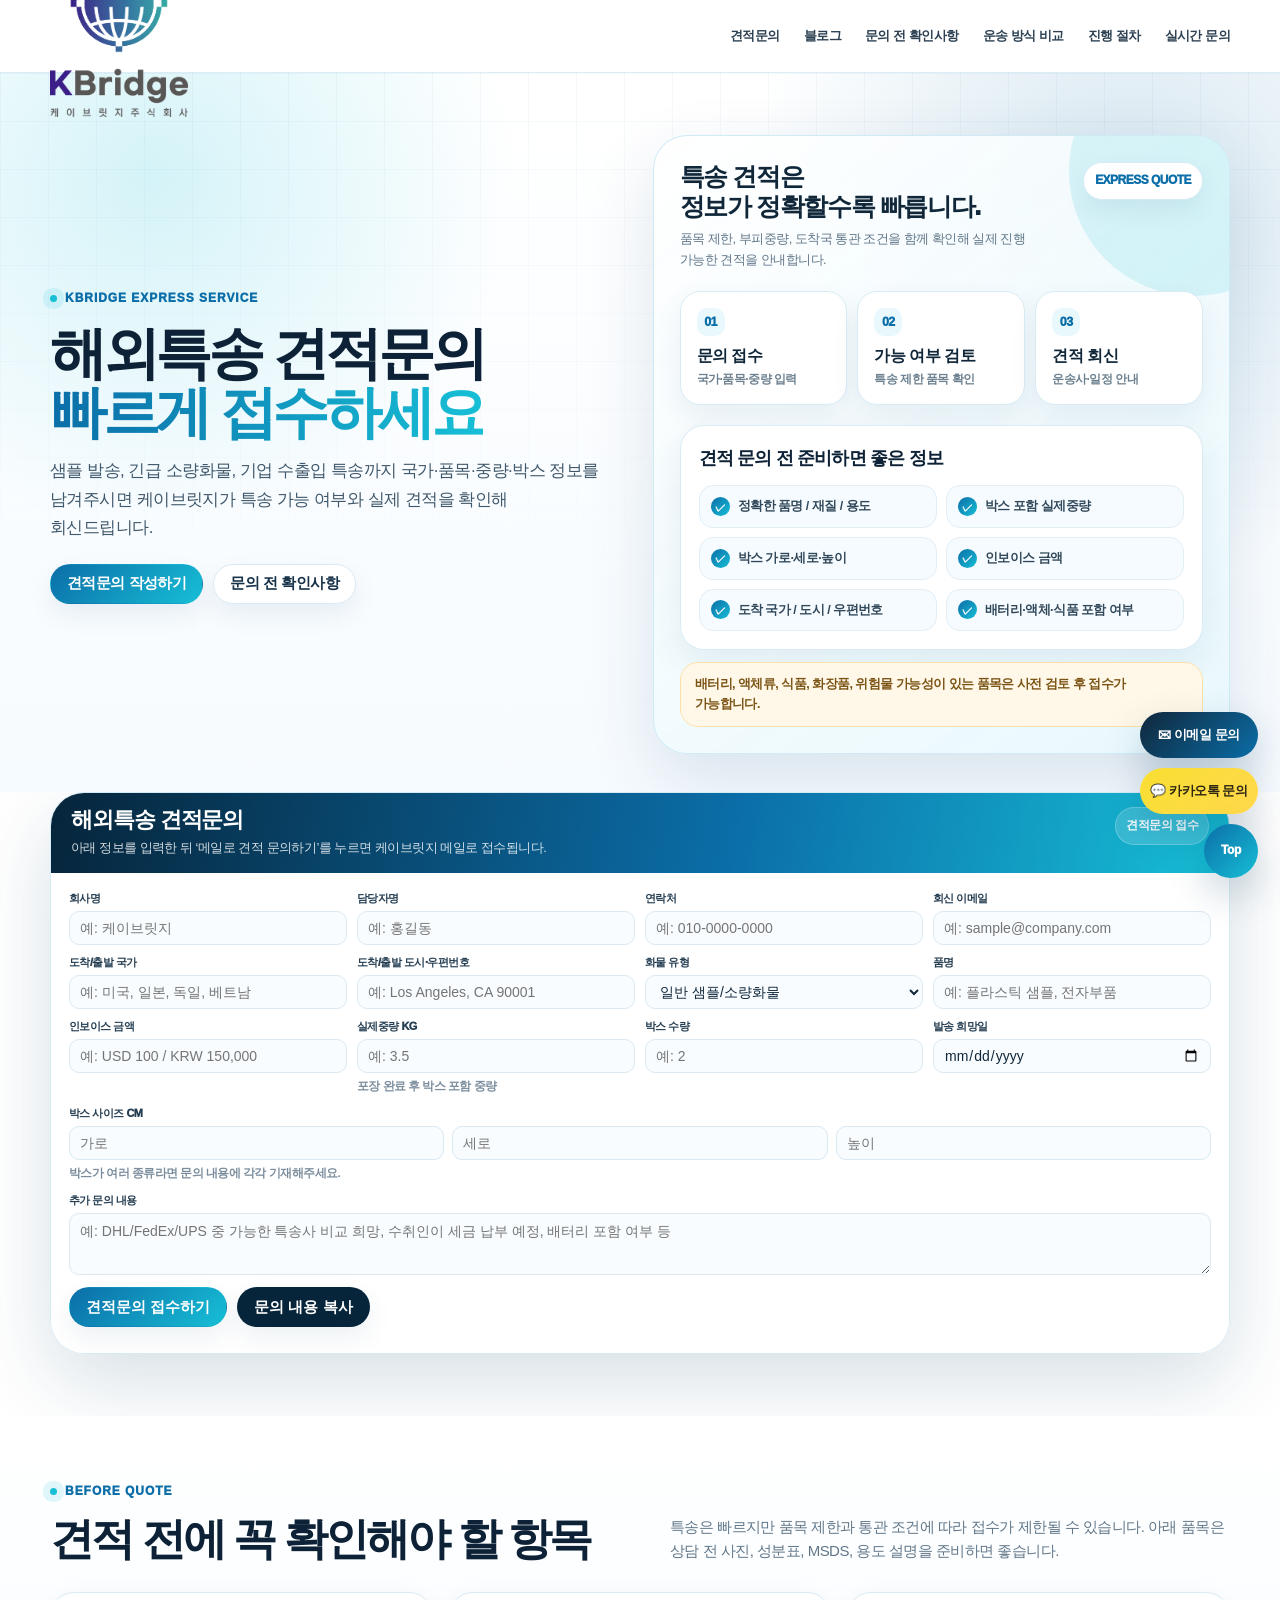
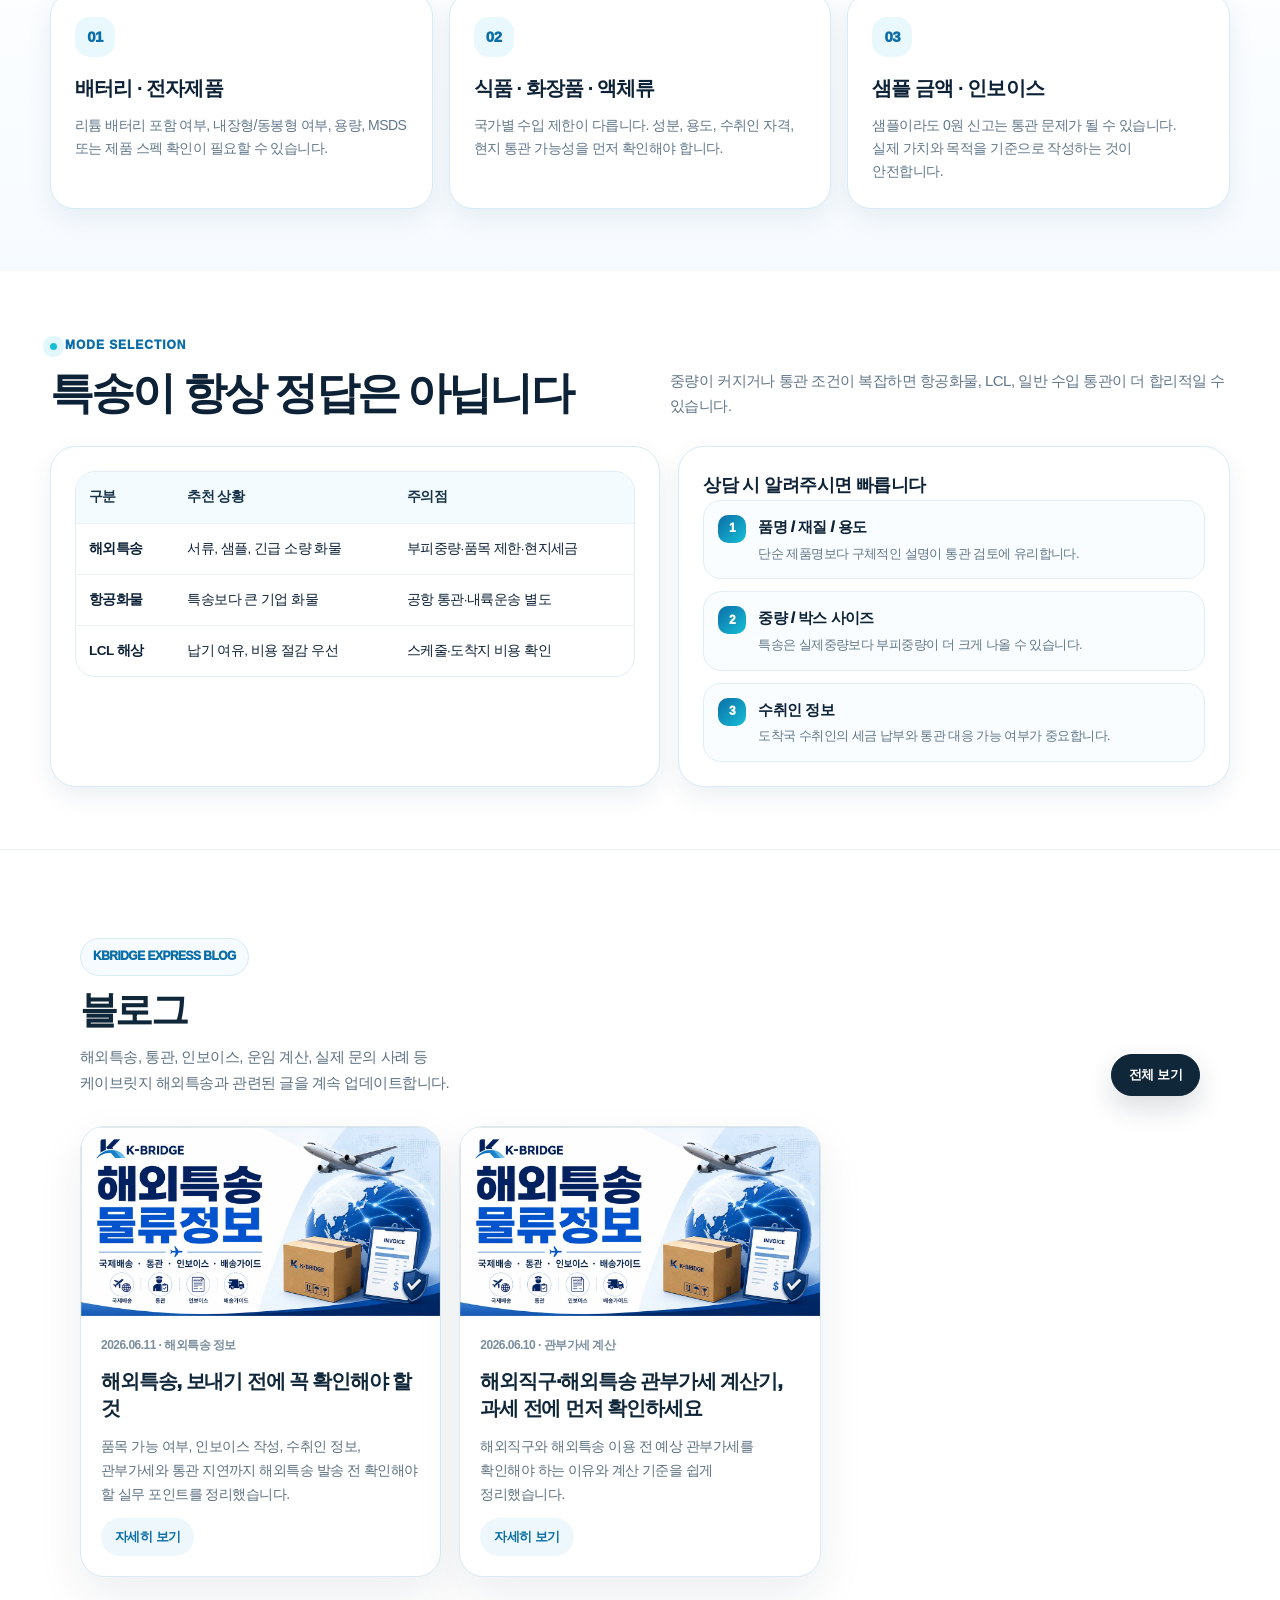
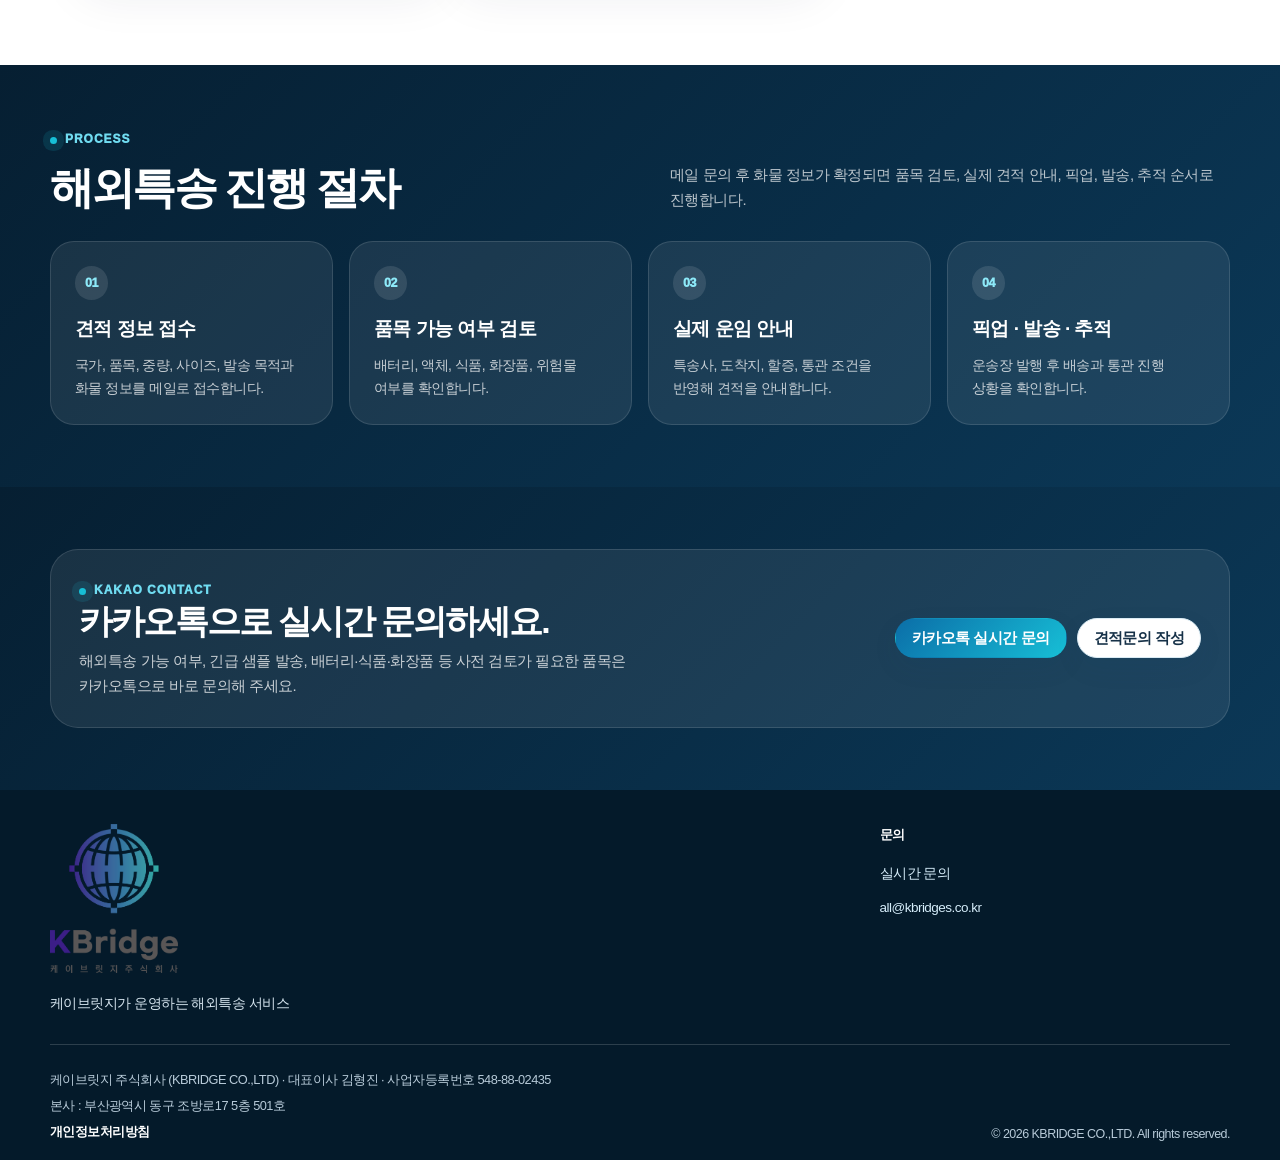
==== index.html @ e02826bd "Add files via upload" ====
<!DOCTYPE html>

<html lang="ko">
<head>
<meta charset="utf-8"/>
<meta content="width=device-width, initial-scale=1" name="viewport"/>
<title>케이브릿지 해외특송 서비스</title>
<meta content="해외특송, 샘플 발송, 긴급화물, 수출입 특송 견적 정보를 입력하면 케이브릿지 이메일 문의로 바로 연결됩니다." name="description"/>
<meta content="케이브릿지,KBRIDGE,해외특송 견적문의,국제특송,DHL,FedEx,UPS,EMS,샘플발송,긴급화물,특송 문의" name="keywords"/>
<meta content="케이브릿지 해외특송 서비스" property="og:title"/>
<meta content="국가, 품목, 중량, 박스 사이즈를 입력하고 이메일로 바로 견적을 문의하세요." property="og:description"/>
<meta content="website" property="og:type"/>
<style>
    :root{--bg:#f6fbff;--bg2:#eef8fd;--ink:#0d2236;--text:#31485a;--muted:#6f8394;--line:#d9ebf4;--card:#fff;--brand:#0b6ea8;--brand2:#17bfd6;--navy:#06253b;--sky:#e9f8fd;--green:#24b883;--orange:#ffb44d;--red:#ef6d6d;--shadow:0 18px 55px rgba(9,61,96,.11);--shadow2:0 10px 26px rgba(9,61,96,.08);--radius:26px}
    *{box-sizing:border-box}html{scroll-behavior:smooth}body{margin:0;font-family:-apple-system,BlinkMacSystemFont,"Pretendard","Noto Sans KR","Apple SD Gothic Neo","Segoe UI",Arial,sans-serif;background:#fff;color:var(--ink);font-size:15px;line-height:1.65;letter-spacing:-.035em;word-break:keep-all}a{text-decoration:none;color:inherit}button,input,select,textarea{font:inherit}h1,h2,h3,p{margin:0}.wrap{width:min(1180px,calc(100% - 40px));margin:0 auto}
    .topbar{position:sticky;top:0;z-index:80;background:rgba(255,255,255,.9);backdrop-filter:blur(18px);border-bottom:1px solid rgba(217,235,244,.9)}
    .nav{height:72px;display:flex;align-items:center;gap:24px}.logo{display:flex;align-items:center;gap:12px;color:var(--navy)}.brand-icon{display:block;width:40px;height:40px;object-fit:contain;flex:0 0 40px}.logo-text{display:flex;align-items:center;font-size:18px;font-weight:950;letter-spacing:-.03em;color:var(--navy)}.menu{display:flex;align-items:center;gap:24px;margin-left:auto;font-size:13px;font-weight:850;color:#2d4153}.menu a{position:relative;padding:8px 0;white-space:nowrap}.menu a:after{content:"";position:absolute;left:0;bottom:0;width:0;height:2px;border-radius:10px;background:linear-gradient(90deg,var(--brand),var(--brand2));transition:.2s}.menu a:hover:after{width:100%}
    .hamb{display:none;margin-left:auto;width:42px;height:42px;border:1px solid var(--line);border-radius:14px;background:#fff;align-items:center;justify-content:center}.hamb span,.hamb span:before,.hamb span:after{display:block;width:18px;height:2px;background:var(--navy);border-radius:5px;position:relative}.hamb span:before,.hamb span:after{content:"";position:absolute;left:0}.hamb span:before{top:-6px}.hamb span:after{top:6px}.mobile-menu{display:none}.mobile-menu a{display:block;padding:12px 0;border-bottom:1px solid #edf4f8;font-weight:850;color:#344b5d}
    .btn{display:inline-flex;align-items:center;justify-content:center;gap:8px;min-height:40px;padding:0 16px;border-radius:999px;font-weight:950;border:1px solid transparent;box-shadow:var(--shadow2);transition:.2s;cursor:pointer}.btn.primary{background:linear-gradient(135deg,var(--brand),var(--brand2));color:#fff}.btn.dark{background:var(--navy);color:#fff}.btn.ghost{background:#fff;border-color:var(--line);color:#163148}.btn:hover{transform:translateY(-3px);box-shadow:0 16px 36px rgba(9,61,96,.15)}
    .hero{position:relative;isolation:isolate;padding:62px 0 38px;background:radial-gradient(circle at 12% 14%,rgba(23,191,214,.18),transparent 28%),radial-gradient(circle at 88% 18%,rgba(11,110,168,.17),transparent 30%),linear-gradient(180deg,#fff 0%,var(--bg) 100%);overflow:hidden}.hero:before{content:"";position:absolute;inset:0;background-image:linear-gradient(rgba(11,110,168,.06) 1px,transparent 1px),linear-gradient(90deg,rgba(11,110,168,.06) 1px,transparent 1px);background-size:48px 48px;mask-image:linear-gradient(180deg,rgba(0,0,0,.72),transparent 82%);z-index:-1}
    .hero-inner{display:grid;grid-template-columns:minmax(0,.88fr) minmax(420px,.9fr);gap:38px;align-items:center}.hero-copy{max-width:760px}
    .eyebrow,.kicker{display:inline-flex;align-items:center;gap:8px;font-size:12px;font-weight:950;color:var(--brand);text-transform:uppercase;letter-spacing:.08em}.eyebrow:before,.kicker:before{content:"";width:7px;height:7px;border-radius:50%;background:var(--brand2);box-shadow:0 0 0 7px rgba(23,191,214,.13)}
    .hero h1{margin-top:14px;font-size:clamp(34px,4.45vw,58px);line-height:1.03;letter-spacing:-.075em;font-weight:950}.accent{background:linear-gradient(90deg,var(--brand),var(--brand2));-webkit-background-clip:text;background-clip:text;color:transparent}.hero p{margin-top:16px;max-width:760px;font-size:17px;color:#40586b}
    .express-panel{position:relative;min-height:430px;border-radius:34px;background:linear-gradient(145deg,rgba(255,255,255,.88),rgba(232,248,253,.96));border:1px solid rgba(205,234,246,.95);box-shadow:0 26px 70px rgba(9,61,96,.12);overflow:hidden;padding:26px}
    .express-panel:before{content:"";position:absolute;right:-90px;top:-90px;width:250px;height:250px;border-radius:50%;background:rgba(23,191,214,.14)}
    .panel-title{position:relative;z-index:2;display:flex;align-items:flex-start;justify-content:space-between;gap:16px;margin-bottom:20px}
    .panel-title h2{font-size:25px;line-height:1.18;letter-spacing:-.055em;font-weight:950;color:#10273a}
    .panel-title p{margin-top:7px;font-size:13px;color:#617789;max-width:360px}
    .panel-badge{flex:0 0 auto;border-radius:999px;background:#fff;border:1px solid #d7ebf5;color:#0b6ea8;font-size:12px;font-weight:950;padding:8px 11px;box-shadow:0 10px 24px rgba(9,61,96,.07)}
    .express-flow{position:relative;z-index:2;display:grid;grid-template-columns:repeat(3,1fr);gap:10px;margin:20px 0}
    .flow-card{border:1px solid #d9ebf4;background:#fff;border-radius:20px;padding:16px;box-shadow:0 12px 28px rgba(9,61,96,.07)}
    .flow-card small{display:inline-flex;width:28px;height:28px;border-radius:10px;align-items:center;justify-content:center;background:#e9f8fd;color:#0b6ea8;font-weight:950}
    .flow-card b{display:block;margin-top:10px;font-size:16px;line-height:1.25;color:#10273a}
    .flow-card span{display:block;margin-top:5px;font-size:12px;color:#6d8190;font-weight:800;line-height:1.4}
    .panel-check{position:relative;z-index:2;background:#fff;border:1px solid #d9ebf4;border-radius:24px;padding:18px;box-shadow:0 14px 34px rgba(9,61,96,.08)}
    .panel-check h3{font-size:18px;letter-spacing:-.045em;margin-bottom:12px}
    .check-row{display:grid;grid-template-columns:repeat(2,1fr);gap:9px}
    .check-row span{display:flex;align-items:center;gap:8px;border-radius:14px;background:#f6fbff;border:1px solid #e1eef5;padding:10px 11px;font-size:12.5px;font-weight:900;color:#31485a}
    .check-row span:before{content:"✓";display:inline-grid;place-items:center;width:19px;height:19px;border-radius:50%;background:linear-gradient(135deg,#0b6ea8,#17bfd6);color:#fff;font-size:11px;font-weight:950}
    .panel-note{position:relative;z-index:2;margin-top:12px;border-radius:18px;background:#fff8e8;border:1px solid #ffe0a8;color:#7b5314;padding:12px 14px;font-size:12.5px;font-weight:850;line-height:1.55}.hero-actions{display:flex;gap:10px;flex-wrap:wrap;margin-top:22px;margin-bottom:0}.mini-meta{display:grid;grid-template-columns:repeat(4,1fr);gap:10px;margin-top:26px}.mini-item{display:flex;align-items:center;gap:9px;background:rgba(255,255,255,.88);border:1px solid var(--line);border-radius:16px;padding:11px;box-shadow:0 10px 26px rgba(10,58,90,.05)}.mini-ico{width:34px;height:34px;border-radius:13px;background:var(--sky);display:grid;place-items:center;color:var(--brand);font-weight:950}.mini-item b{display:block;font-weight:950;color:#10273a}.mini-item span{display:block;font-size:12px;font-weight:760;color:#6d8190;line-height:1.35}
    .section{padding:62px 0}.section.soft{background:linear-gradient(180deg,#fff,var(--bg))}.section.dark{background:linear-gradient(135deg,#061f32,#0b3857);color:#fff}.head{display:flex;justify-content:space-between;gap:24px;align-items:flex-end;margin-bottom:28px}.head h2{margin-top:11px;font-size:clamp(28px,3.4vw,45px);line-height:1.15;letter-spacing:-.065em;font-weight:950}.lead{max-width:560px;color:#617789}.dark .lead{color:rgba(255,255,255,.72)}
    .quote-section{padding-top:0}.quote-shell{background:rgba(255,255,255,.97);border:1px solid #d5ebf6;border-radius:34px;box-shadow:0 28px 80px rgba(9,61,96,.16);overflow:hidden}.quote-head{padding:14px 20px;background:linear-gradient(100deg,#06253b,#0b6ea8 58%,#17bfd6);color:#fff;display:flex;justify-content:space-between;align-items:flex-start;gap:18px}.quote-head h2{font-size:22px;line-height:1.2;letter-spacing:-.05em}.quote-head p{margin-top:4px;color:rgba(255,255,255,.82);font-size:13px}.badge{display:inline-flex;align-items:center;gap:6px;padding:8px 10px;border-radius:999px;background:rgba(255,255,255,.16);border:1px solid rgba(255,255,255,.22);font-size:12px;font-weight:950;white-space:nowrap}.quote-body{padding:16px 18px;background:#fff}
    .form-grid{display:grid;grid-template-columns:repeat(4,1fr);gap:8px 10px}.field{display:flex;flex-direction:column;gap:4px}.field.full{grid-column:1/-1}.field label{font-size:11px;font-weight:950;color:#263f53}.field input,.field select,.field textarea{width:100%;border:1px solid #d8e9f2;border-radius:10px;background:#f8fcff;color:#10273a;padding:6px 10px;min-height:34px;height:34px;outline:none;transition:.18s;font-size:14px}.field input:focus,.field select:focus,.field textarea:focus{border-color:#68cce1;background:#fff;box-shadow:0 0 0 4px rgba(23,191,214,.12)}.field small{color:#7b8d9d;font-size:11.5px;font-weight:760}.inline{display:grid;grid-template-columns:repeat(3,1fr);gap:8px}.segmented{display:grid;grid-template-columns:repeat(2,1fr);gap:8px}.segmented input{position:absolute;opacity:0}.segmented label{border:1px solid #d8e9f2;border-radius:10px;padding:7px 10px;min-height:34px;display:flex;align-items:center;justify-content:center;text-align:center;background:#f8fcff;cursor:pointer;font-weight:950;color:#496174}.segmented input:checked+label{background:linear-gradient(135deg,var(--brand),var(--brand2));color:#fff;border-color:transparent}.notice{margin-top:8px;padding:9px 11px;border-radius:17px;background:#fff8e8;border:1px solid #ffe0a8;color:#7b5314;font-size:12.5px;font-weight:850}
    .mail-preview{margin-top:18px;border-radius:22px;border:1px solid #d9ecf5;background:linear-gradient(180deg,#f8fcff,#fff);box-shadow:var(--shadow2);overflow:hidden}.mail-preview-head{padding:16px 18px;border-bottom:1px solid #e5f1f7;display:flex;justify-content:space-between;gap:12px;align-items:center}.mail-preview-head b{font-size:16px}.mail-preview-head span{font-size:12px;font-weight:950;color:var(--brand);background:#eaf8fd;border:1px solid #cbeaf5;border-radius:999px;padding:7px 10px}.preview-text{padding:16px 18px;white-space:pre-wrap;font-size:12.5px;color:#344b5d;max-height:230px;overflow:auto}.action-row{display:flex;gap:10px;flex-wrap:wrap;margin-top:12px}.submit-status{margin-top:10px;font-size:12.5px;font-weight:850;color:#0b6ea8}.btn:disabled{opacity:.62;cursor:not-allowed;transform:none;box-shadow:none}
    .card-grid{display:grid;grid-template-columns:repeat(3,1fr);gap:16px}.card{background:#fff;border:1px solid var(--line);border-radius:24px;padding:24px;box-shadow:var(--shadow2)}.card .num{display:inline-flex;width:40px;height:40px;border-radius:15px;background:var(--sky);color:var(--brand);align-items:center;justify-content:center;font-weight:950}.card h3{margin-top:15px;font-size:20px;letter-spacing:-.045em}.card p{margin-top:9px;color:#617789;font-size:14px}
    .compare{display:grid;grid-template-columns:1.05fr .95fr;gap:18px}.panel{background:#fff;border:1px solid var(--line);border-radius:26px;padding:24px;box-shadow:var(--shadow2)}.table{width:100%;border-collapse:separate;border-spacing:0;overflow:hidden;border:1px solid #e0edf4;border-radius:20px}.table th,.table td{padding:14px 13px;border-bottom:1px solid #e8f1f7;text-align:left;font-size:13.5px}.table th{background:#f4fbff;color:#173349;font-weight:950}.table tr:last-child td{border-bottom:0}.checklist{display:grid;gap:12px}.check{display:flex;gap:12px;padding:14px;border:1px solid #e1eef5;background:#f9fdff;border-radius:18px}.check i{flex:0 0 28px;width:28px;height:28px;border-radius:10px;background:linear-gradient(135deg,var(--brand),var(--brand2));color:#fff;display:grid;place-items:center;font-style:normal;font-weight:950;font-size:12px}.check b{display:block;font-weight:950}.check span{display:block;color:#627789;font-size:13px;margin-top:3px}
    .process-grid{display:grid;grid-template-columns:repeat(4,1fr);gap:16px}.step{background:rgba(255,255,255,.08);border:1px solid rgba(255,255,255,.12);border-radius:24px;padding:24px}.step small{display:inline-flex;padding:7px 10px;border-radius:999px;background:rgba(255,255,255,.11);color:#8de9f8;font-weight:950}.step h3{margin-top:13px;font-size:19px}.step p{margin-top:9px;color:rgba(255,255,255,.75);font-size:14px}
    .cta{display:flex;justify-content:space-between;align-items:center;gap:20px;padding:28px;border:1px solid rgba(255,255,255,.12);background:rgba(255,255,255,.08);border-radius:28px}.cta h2{font-size:34px;line-height:1.08;letter-spacing:-.06em}.cta p{margin-top:10px;color:rgba(255,255,255,.76);max-width:620px}
    .footer{padding:34px 0 16px;background:#041a2a;color:#a9c0d3}
    .footer-top{display:grid;grid-template-columns:1.45fr .65fr;gap:48px;align-items:flex-start}
    .footer-brand{display:flex;align-items:center;gap:14px;font-weight:950;color:#fff;margin-bottom:18px}.footer-brand .brand-icon{width:50px;height:50px;flex:0 0 50px}.footer-brand .brand-copy{display:flex;align-items:center;font-size:22px;font-weight:950;letter-spacing:-.03em;color:#fff}
    .footer-brand .brand-copy{display:flex;flex-direction:column;line-height:1.08}
    .footer-brand strong{font-size:19px;font-weight:950;letter-spacing:-.03em}
    .footer-brand small{font-size:12px;font-weight:900;color:#d6edfa;margin-top:6px}
    .footer-desc{max-width:720px;font-size:14px;line-height:1.8;color:#d6e5ef}
    .footer-contact-title,.footer-policy-title{font-size:13px;font-weight:950;color:#fff;margin-bottom:18px}
    .footer-contact a{display:block;color:#d6edfa;font-size:13.5px;margin-top:12px}
    .footer-divider{height:1px;background:rgba(255,255,255,.16);margin:28px 0 22px}
    .footer-bottom{display:flex;justify-content:space-between;gap:20px;align-items:flex-end}
    .footer-company{font-size:12.8px;line-height:2;color:#b8cbd9}
    .footer-company .policy-link{position:relative;z-index:20;cursor:pointer;pointer-events:auto;color:#fff;font-weight:950}
    .footer-copy{font-size:12.5px;color:#b8cbd9;white-space:nowrap}
    .reveal{opacity:0;transform:translateY(26px);transition:opacity .6s ease, transform .6s ease}.reveal.show{opacity:1;transform:none}.delay1{transition-delay:.08s}.delay2{transition-delay:.16s}.delay3{transition-delay:.24s}
    .field textarea{height:62px;min-height:62px;resize:vertical}@media (max-width:1100px){.hero-inner{grid-template-columns:1fr}.express-visual{min-height:360px}.hero-plane-image{max-height:340px}.form-grid{grid-template-columns:repeat(2,1fr)}.process-grid{grid-template-columns:repeat(2,1fr)}.mini-meta{grid-template-columns:repeat(2,1fr)}}
    @media (max-width:860px){.brand-icon{width:34px;height:34px;flex-basis:34px}.logo-text{font-size:16px}.footer-brand .brand-icon{width:42px;height:42px;flex-basis:42px}.footer-brand .brand-copy{font-size:20px}.express-flow,.check-row{grid-template-columns:1fr}.express-panel{padding:20px}.panel-title{display:block}.panel-badge{display:inline-flex;margin-top:12px}.menu{display:none}.hamb{display:flex}.mobile-menu.open{display:block;padding:0 0 14px}.head,.compare,.cta{grid-template-columns:1fr;display:grid}.footer-top,.footer-bottom{grid-template-columns:1fr;display:grid}.footer-copy{white-space:normal}.card-grid,.process-grid{grid-template-columns:1fr}.hero h1{font-size:clamp(34px,10vw,54px)}.mini-meta{grid-template-columns:1fr}.form-grid,.inline{grid-template-columns:1fr}.quote-head{flex-direction:column;align-items:flex-start}.wrap{width:min(100% - 28px,1180px)}}
  
    .success-modal{position:fixed;inset:0;z-index:9999;display:none;align-items:center;justify-content:center;padding:20px;background:rgba(3,18,31,.52);backdrop-filter:blur(8px)}
    .success-modal.show{display:flex}
    .success-box{width:min(420px,100%);border-radius:28px;background:#fff;border:1px solid #d9ebf4;box-shadow:0 30px 90px rgba(0,0,0,.22);padding:30px;text-align:center;color:#10273a}
    .success-icon{width:58px;height:58px;margin:0 auto 16px;border-radius:50%;display:grid;place-items:center;background:linear-gradient(135deg,#0b6ea8,#17bfd6);color:#fff;font-size:30px;font-weight:950}
    .success-box h3{font-size:24px;line-height:1.25;letter-spacing:-.055em;margin:0}
    .success-box p{margin-top:12px;color:#526b7f;font-size:14px;line-height:1.7}
    .success-box .btn{margin-top:20px;min-width:132px}
        @media(max-width:900px){
      .blog-article-head h3{font-size:23px}
    }

  
    .blog-section{
      padding:88px 0;
      background:#ffffff;
      border-top:1px solid #e6f0f5;
    }
    .blog-section .container{
      width:min(1120px, calc(100% - 40px));
      margin:0 auto;
    }
    .blog-head{
      display:flex;
      align-items:flex-end;
      justify-content:space-between;
      gap:28px;
      margin-bottom:30px;
    }
    .blog-head h2{
      margin:0;
      font-size:38px;
      line-height:1.16;
      letter-spacing:-.07em;
      color:#10273a;
    }
    .blog-head p{
      margin:12px 0 0;
      color:#5d7181;
      line-height:1.75;
      font-size:15px;
      max-width:720px;
    }
    .blog-badge{
      display:inline-flex;
      align-items:center;
      gap:8px;
      border:1px solid #d7ebf5;
      background:#f5fbfe;
      border-radius:999px;
      padding:8px 12px;
      color:#0b6ea8;
      font-size:12px;
      font-weight:950;
      margin-bottom:12px;
    }
    .blog-actions{
      flex:0 0 auto;
      display:flex;
      justify-content:flex-end;
      align-items:center;
    }
    .blog-filter{
      display:inline-flex;
      align-items:center;
      justify-content:center;
      height:42px;
      padding:0 17px;
      border-radius:999px;
      background:#10273a;
      color:#ffffff;
      border:1px solid #10273a;
      font-size:13px;
      font-weight:950;
      text-decoration:none;
      white-space:nowrap;
      box-shadow:0 12px 28px rgba(16,39,58,.16);
    }
    .blog-grid{
      display:grid;
      grid-template-columns:repeat(3, minmax(0, 1fr));
      gap:18px;
      align-items:stretch;
    }
    .blog-card{
      min-width:0;
      background:#ffffff;
      border:1px solid #dbeaf1;
      border-radius:24px;
      overflow:hidden;
      box-shadow:0 18px 48px rgba(16,39,58,.08);
      display:flex;
      flex-direction:column;
      min-height:342px;
    }
    .blog-thumb{
      height:128px;
      background:linear-gradient(135deg,#0b6ea8 0%,#19c2d7 100%);
      position:relative;
      display:flex;
      align-items:flex-end;
      padding:18px;
      color:#fff;
      overflow:hidden;
    }
    .blog-thumb:before{
      content:"";
      position:absolute;
      inset:0;
      background:
        radial-gradient(circle at 78% 20%,rgba(255,255,255,.42),transparent 30%),
        linear-gradient(135deg,rgba(255,255,255,.08),rgba(255,255,255,0));
    }
    .blog-thumb span{
      position:relative;
      z-index:1;
      display:inline-flex;
      align-items:center;
      border:1px solid rgba(255,255,255,.38);
      border-radius:999px;
      padding:6px 10px;
      background:rgba(255,255,255,.14);
      backdrop-filter:blur(4px);
      font-size:12px;
      font-weight:950;
    }
    .blog-body{
      padding:20px;
      display:flex;
      flex-direction:column;
      gap:12px;
      flex:1;
    }
    .blog-meta{
      color:#7b8f9f;
      font-size:12px;
      font-weight:850;
    }
    .blog-title{
      font-size:20px;
      line-height:1.35;
      letter-spacing:-.055em;
      color:#10273a;
      font-weight:950;
      margin:0;
    }
    .blog-excerpt{
      font-size:14px;
      line-height:1.72;
      color:#5d7181;
      margin:0;
      flex:1;
    }
    .blog-read{
      align-self:flex-start;
      display:inline-flex;
      align-items:center;
      justify-content:center;
      min-height:38px;
      padding:0 14px;
      border-radius:999px;
      background:#eef8fc;
      color:#0b6ea8;
      font-size:13px;
      font-weight:950;
      text-decoration:none;
    }
    .blog-write-guide{
      margin-top:22px;
      border:1px solid #d8e9f2;
      border-radius:24px;
      background:#f7fbfe;
      padding:22px;
      display:grid;
      grid-template-columns:1.05fr 1fr;
      gap:18px;
      align-items:center;
    }
    .blog-write-guide h3{
      margin:0 0 8px;
      font-size:22px;
      letter-spacing:-.055em;
      color:#10273a;
    }
    .blog-write-guide p{
      margin:0;
      color:#5d7181;
      line-height:1.7;
      font-size:14px;
    }
    .blog-checks{
      display:grid;
      grid-template-columns:repeat(2, minmax(0, 1fr));
      gap:10px;
    }
    .blog-checks div{
      background:#ffffff;
      border:1px solid #e0eef5;
      border-radius:16px;
      padding:12px;
      font-size:13px;
      color:#31516b;
      font-weight:850;
    }
    @media(max-width:900px){
      .blog-section{padding:58px 0}
      .blog-head{display:block}
      .blog-actions{justify-content:flex-start;margin-top:18px}
      .blog-grid{grid-template-columns:1fr}
      .blog-write-guide{grid-template-columns:1fr}
      .blog-checks{grid-template-columns:1fr}
      .blog-head h2{font-size:30px}
    }

  
    .blog-thumb img{width:100%;height:100%;object-fit:cover;display:block}
    .blog-hero-image{width:100%;border-radius:24px;overflow:hidden;border:1px solid #dbeaf1;box-shadow:0 18px 48px rgba(16,39,58,.08);margin:22px 0 0}
    .blog-hero-image img{width:100%;display:block}

  
    .blog-thumb{
      height:auto !important;
      aspect-ratio:1200/630;
      padding:0 !important;
      align-items:stretch !important;
      background:#eef8fc !important;
    }
    .blog-thumb:before{display:none !important}
    .blog-thumb img{
      width:100% !important;
      height:100% !important;
      object-fit:contain !important;
      display:block !important;
      background:#eef8fc;
    }

  

/* ===== KBRIDGE MOBILE CLEAN FINAL v20260609 ===== */
img{max-width:100%;height:auto}
@media (max-width: 760px){
  body{font-size:14.5px;line-height:1.72;overflow-x:hidden}
  .wrap,.kb-main-wrap,.container{width:min(100% - 28px, 1180px) !important;margin-left:auto !important;margin-right:auto !important}
  .kb-main-topbar{position:sticky;top:0;z-index:999;background:rgba(255,255,255,.96);backdrop-filter:blur(16px)}
  .kb-main-nav{height:auto !important;min-height:62px !important;padding:10px 0 !important;display:flex !important;align-items:flex-start !important;gap:8px !important;flex-direction:column !important}
  .kb-main-logo{gap:8px !important;min-height:36px !important}
  .kb-main-logo img{width:32px !important;height:32px !important;flex:0 0 32px !important;object-fit:contain !important}
  .kb-main-logo span{font-size:16px !important;line-height:1.1 !important}
  .kb-main-menu{width:100% !important;margin-left:0 !important;display:flex !important;gap:8px !important;overflow-x:auto !important;white-space:nowrap !important;padding:2px 0 4px !important;-webkit-overflow-scrolling:touch !important;scrollbar-width:none !important}
  .kb-main-menu::-webkit-scrollbar{display:none !important}
  .kb-main-menu a{flex:0 0 auto !important;font-size:12px !important;padding:6px 8px !important;border:1px solid #e1eef5 !important;border-radius:999px !important;background:#fff !important}
  .kb-main-footer{padding:28px 0 18px !important}
  .kb-main-footer-top,.kb-main-footer-bottom{display:grid !important;grid-template-columns:1fr !important;gap:18px !important}
  .kb-main-footer-brand img{width:38px !important;height:38px !important;flex:0 0 38px !important}
  .kb-main-footer-brand span{font-size:18px !important}
  .kb-main-footer-copy{white-space:normal !important;font-size:12px !important}
}
@media (max-width: 480px){
  .btn,.read-btn,.blog-filter{min-height:38px !important;padding:8px 12px !important;font-size:12.5px !important}
}

  

/* ===== main page mobile layout cleanup ===== */
@media (max-width: 760px){
  .topbar{position:sticky;top:0;z-index:999;background:rgba(255,255,255,.96);backdrop-filter:blur(16px)}
  .nav{height:auto !important;min-height:62px !important;padding:10px 0 !important;flex-wrap:wrap !important;gap:8px !important}
  .logo{gap:8px !important}
  .brand-icon{width:32px !important;height:32px !important;flex:0 0 32px !important}
  .logo-text{font-size:16px !important}
  .menu{display:flex !important;width:100% !important;margin-left:0 !important;gap:8px !important;overflow-x:auto !important;white-space:nowrap !important;padding:2px 0 4px !important;scrollbar-width:none !important}
  .menu::-webkit-scrollbar{display:none !important}
  .menu a{flex:0 0 auto !important;font-size:12px !important;padding:6px 8px !important;border:1px solid #e1eef5 !important;border-radius:999px !important;background:#fff !important}
  .hamb,.mobile-menu{display:none !important}
  .hero{padding:44px 0 34px !important}
  .hero-inner{grid-template-columns:1fr !important;gap:24px !important}
  .hero h1{font-size:clamp(32px,9.8vw,46px) !important;line-height:1.08 !important}
  .hero p{font-size:14.5px !important;line-height:1.72 !important}
  .express-panel{min-height:auto !important;border-radius:24px !important;padding:18px !important}
  .express-flow,.check-row,.mini-meta,.form-grid,.inline,.segmented,.card-grid,.compare,.process-grid{grid-template-columns:1fr !important}
  .quote-shell{border-radius:24px !important}
  .quote-head{padding:16px !important;flex-direction:column !important;gap:8px !important}
  .quote-body{padding:16px !important}
  .field input,.field select,.field textarea{font-size:16px !important;min-height:42px !important;height:42px !important}
  .field textarea{height:86px !important;min-height:86px !important}
  .section{padding:46px 0 !important}
  .head{display:block !important;margin-bottom:20px !important}
  .head h2{font-size:28px !important;line-height:1.18 !important}
  .lead{font-size:14px !important;margin-top:10px !important}
  .blog-section{padding:48px 0 !important}
  .blog-section .container{width:min(100% - 28px,1180px) !important}
  .blog-head{display:block !important}
  .blog-list{grid-template-columns:1fr !important;gap:14px !important}
  .blog-card{min-height:auto !important;border-radius:20px !important}
  .blog-thumb{height:auto !important;aspect-ratio:1200/630 !important}
  .cta{display:block !important;padding:20px !important}
  .footer{padding:30px 0 18px !important}
}

  
/* ===== Blog card hover lift effect only ===== */
.blog-card{
  transition:transform .25s ease, box-shadow .25s ease, border-color .25s ease;
}
.blog-card:hover{
  transform:translateY(-8px);
  box-shadow:0 28px 80px rgba(16,39,58,.16);
  border-color:#b8ddea;
}
.blog-card:hover .blog-read{
  background:#10273a;
  color:#ffffff;
}
.blog-filter{
  transition:transform .22s ease, box-shadow .22s ease;
}
.blog-filter:hover{
  transform:translateY(-3px);
  box-shadow:0 18px 42px rgba(16,39,58,.18);
}

    /* ===== Floating Contact / Top Buttons ===== */
    .floating-actions{
      position:fixed;
      right:22px;
      bottom:22px;
      z-index:9900;
      display:flex;
      flex-direction:column;
      gap:10px;
      align-items:flex-end;
    }
    .float-contact,
    .top-btn{
      min-width:118px;
      height:46px;
      border:0;
      border-radius:999px;
      display:inline-flex;
      align-items:center;
      justify-content:center;
      gap:7px;
      color:#fff;
      font-size:13px;
      font-weight:950;
      letter-spacing:-.035em;
      box-shadow:0 16px 38px rgba(9,61,96,.22);
      cursor:pointer;
      transition:transform .22s ease, box-shadow .22s ease, opacity .22s ease, visibility .22s ease;
    }
    .float-contact:hover,
    .top-btn:hover{
      transform:translateY(-4px);
      box-shadow:0 22px 48px rgba(9,61,96,.30);
    }
    .float-contact.email{
      background:linear-gradient(135deg,#10273a,#0b6ea8);
    }
    .float-contact.kakao{
      background:linear-gradient(135deg,#f9df32,#ffd84d);
      color:#2c2612;
    }
    .top-btn{
      width:54px;
      min-width:54px;
      height:54px;
      border-radius:50%;
      background:linear-gradient(135deg,var(--brand),var(--brand2));
      font-size:12px;
      opacity:0;
      visibility:hidden;
      transform:translateY(12px);
    }
    .top-btn.show{
      opacity:1;
      visibility:visible;
      transform:translateY(0);
    }
    .float-contact:focus-visible,
    .top-btn:focus-visible{
      outline:3px solid rgba(23,191,214,.35);
      outline-offset:4px;
    }
    @media(max-width:760px){
      .floating-actions{
        right:14px;
        bottom:14px;
        gap:8px;
      }
      .float-contact{
        display:none !important;
      }
      .top-btn{
        width:46px;
        min-width:46px;
        height:46px;
        font-size:11px;
      }
    }

  </style>

<style id="kb-official-logo-mobile-fix">
  .brand-icon{width:138px!important;height:auto!important;object-fit:contain!important;flex:0 0 auto!important;}
  .logo{gap:0!important;}
  .brand-copy,.logo-text{display:none!important;}
  .footer-brand .brand-icon{width:128px!important;height:auto!important;}
  .blog-thumb img{width:100%;height:100%;object-fit:cover;display:block;}
  @media(max-width:760px){
    .brand-icon{width:112px!important;}
    .footer-brand .brand-icon{width:112px!important;}
    .blog-grid{grid-template-columns:1fr!important;}
    .blog-thumb{aspect-ratio:1200/630!important;height:auto!important;}
  }
</style>
</head>
<body>
<header class="topbar" id="top">
<div class="wrap">
<nav class="nav">
<a aria-label="KBRIDGE 메인으로 이동" class="logo" href="/"><img alt="KBridge 케이브릿지 주식회사" class="brand-icon" src="assets/kbridge-logo-official.png"/><span class="logo-text">KBRIDGE</span></a>
<div class="menu"><a href="#quote">견적문의</a>
<a href="#blog">블로그</a><a href="#check">문의 전 확인사항</a><a href="#compare">운송 방식 비교</a><a href="#process">진행 절차</a><a href="#contact">실시간 문의</a></div>
<button aria-label="메뉴 열기" class="hamb" id="hamb"><span></span></button>
</nav>
<div class="mobile-menu" id="mobileMenu"><a href="#quote">견적문의</a><a href="#check">문의 전 확인사항</a><a href="#compare">운송 방식 비교</a><a href="#process">진행 절차</a><a href="#contact">실시간 문의</a></div>
</div>
</header>
<main>
<section class="hero">
<div class="wrap hero-inner">
<div class="hero-copy reveal show">
<div class="eyebrow">KBRIDGE EXPRESS SERVICE</div>
<h1>해외특송 견적문의<br/><span class="accent">빠르게 접수하세요</span></h1>
<p>샘플 발송, 긴급 소량화물, 기업 수출입 특송까지 국가·품목·중량·박스 정보를 남겨주시면 케이브릿지가 특송 가능 여부와 실제 견적을 확인해 회신드립니다.</p>
<div class="hero-actions"><a class="btn primary" href="#quote">견적문의 작성하기</a><a class="btn ghost" href="#check">문의 전 확인사항</a></div>
</div>
<div aria-label="해외특송 문의 안내 패널" class="express-panel reveal delay1">
<div class="panel-title">
<div>
<h2>특송 견적은<br/>정보가 정확할수록 빠릅니다.</h2>
<p>품목 제한, 부피중량, 도착국 통관 조건을 함께 확인해 실제 진행 가능한 견적을 안내합니다.</p>
</div>
<span class="panel-badge">EXPRESS QUOTE</span>
</div>
<div class="express-flow">
<div class="flow-card"><small>01</small><b>문의 접수</b><span>국가·품목·중량 입력</span></div>
<div class="flow-card"><small>02</small><b>가능 여부 검토</b><span>특송 제한 품목 확인</span></div>
<div class="flow-card"><small>03</small><b>견적 회신</b><span>운송사·일정 안내</span></div>
</div>
<div class="panel-check">
<h3>견적 문의 전 준비하면 좋은 정보</h3>
<div class="check-row">
<span>정확한 품명 / 재질 / 용도</span>
<span>박스 포함 실제중량</span>
<span>박스 가로·세로·높이</span>
<span>인보이스 금액</span>
<span>도착 국가 / 도시 / 우편번호</span>
<span>배터리·액체·식품 포함 여부</span>
</div>
</div>
<div class="panel-note">배터리, 액체류, 식품, 화장품, 위험물 가능성이 있는 품목은 사전 검토 후 접수가 가능합니다.</div>
</div>
</div>
</section>
<div class="blog-article-body" id="blogModalBody"></div>


<section class="section quote-section" id="quote">
<div class="wrap">
<div class="quote-shell reveal show">
<div class="quote-head"><div><h2>해외특송 견적문의</h2><p>아래 정보를 입력한 뒤 ‘메일로 견적 문의하기’를 누르면 케이브릿지 메일로 접수됩니다.</p></div><span class="badge">견적문의 접수</span></div>
<div class="quote-body">
<form id="quoteForm"><div class="form-grid">
<div class="field"><label for="company">회사명</label><input autocomplete="organization" id="company" placeholder="예: 케이브릿지"/></div>
<div class="field"><label for="name">담당자명</label><input autocomplete="name" id="name" placeholder="예: 홍길동"/></div>
<div class="field"><label for="phone">연락처</label><input autocomplete="tel" id="phone" placeholder="예: 010-0000-0000"/></div>
<div class="field"><label for="email">회신 이메일</label><input autocomplete="email" id="email" placeholder="예: sample@company.com" type="email"/></div>
<div class="field"><label for="country">도착/출발 국가</label><input id="country" placeholder="예: 미국, 일본, 독일, 베트남"/></div>
<div class="field"><label for="city">도착/출발 도시·우편번호</label><input id="city" placeholder="예: Los Angeles, CA 90001"/></div>
<div class="field"><label for="cargoType">화물 유형</label><select id="cargoType"><option>서류</option><option selected="">일반 샘플/소량화물</option><option>상업용 판매품</option><option>식품·화장품·액체류</option><option>배터리·전자제품</option><option>위험물/MSDS 확인 필요</option><option>기타 확인 필요 품목</option></select></div>
<div class="field"><label for="itemName">품명</label><input id="itemName" placeholder="예: 플라스틱 샘플, 전자부품"/></div>
<div class="field"><label for="value">인보이스 금액</label><input id="value" placeholder="예: USD 100 / KRW 150,000"/></div>
<div class="field"><label for="weight">실제중량 KG</label><input id="weight" inputmode="decimal" min="0" placeholder="예: 3.5" step="0.1" type="number"/><small>포장 완료 후 박스 포함 중량</small></div>
<div class="field"><label for="boxes">박스 수량</label><input id="boxes" inputmode="numeric" min="1" placeholder="예: 2" step="1" type="number"/></div>
<div class="field"><label for="readyDate">발송 희망일</label><input id="readyDate" type="date"/></div>
<div class="field full"><label>박스 사이즈 CM</label><div class="inline"><input id="length" min="0" placeholder="가로" step="1" type="number"/><input id="width" min="0" placeholder="세로" step="1" type="number"/><input id="height" min="0" placeholder="높이" step="1" type="number"/></div><small>박스가 여러 종류라면 문의 내용에 각각 기재해주세요.</small></div>
<div class="field full"><label for="memo">추가 문의 내용</label><textarea id="memo" placeholder="예: DHL/FedEx/UPS 중 가능한 특송사 비교 희망, 수취인이 세금 납부 예정, 배터리 포함 여부 등" rows="5"></textarea></div>
</div></form>
<div class="action-row"><button class="btn primary" form="quoteForm" id="submitBtn" type="submit">견적문의 접수하기</button><button class="btn dark" id="copyBtn" type="button">문의 내용 복사</button></div><div class="submit-status" id="submitStatus"></div>
</div>
</div>
</div>
</section>
<section class="section soft" id="check"><div class="wrap"><div class="head reveal"><div><div class="kicker">Before Quote</div><h2>견적 전에 꼭 확인해야 할 항목</h2></div><p class="lead">특송은 빠르지만 품목 제한과 통관 조건에 따라 접수가 제한될 수 있습니다. 아래 품목은 상담 전 사진, 성분표, MSDS, 용도 설명을 준비하면 좋습니다.</p></div><div class="card-grid"><article class="card reveal"><span class="num">01</span><h3>배터리 · 전자제품</h3><p>리튬 배터리 포함 여부, 내장형/동봉형 여부, 용량, MSDS 또는 제품 스펙 확인이 필요할 수 있습니다.</p></article><article class="card reveal delay1"><span class="num">02</span><h3>식품 · 화장품 · 액체류</h3><p>국가별 수입 제한이 다릅니다. 성분, 용도, 수취인 자격, 현지 통관 가능성을 먼저 확인해야 합니다.</p></article><article class="card reveal delay2"><span class="num">03</span><h3>샘플 금액 · 인보이스</h3><p>샘플이라도 0원 신고는 통관 문제가 될 수 있습니다. 실제 가치와 목적을 기준으로 작성하는 것이 안전합니다.</p></article></div></div></section>
<section class="section" id="compare"><div class="wrap"><div class="head reveal"><div><div class="kicker">Mode Selection</div><h2>특송이 항상 정답은 아닙니다</h2></div><p class="lead">중량이 커지거나 통관 조건이 복잡하면 항공화물, LCL, 일반 수입 통관이 더 합리적일 수 있습니다.</p></div><div class="compare"><div class="panel reveal"><table class="table"><thead><tr><th>구분</th><th>추천 상황</th><th>주의점</th></tr></thead><tbody><tr><td><b>해외특송</b></td><td>서류, 샘플, 긴급 소량 화물</td><td>부피중량·품목 제한·현지세금</td></tr><tr><td><b>항공화물</b></td><td>특송보다 큰 기업 화물</td><td>공항 통관·내륙운송 별도</td></tr><tr><td><b>LCL 해상</b></td><td>납기 여유, 비용 절감 우선</td><td>스케줄·도착지 비용 확인</td></tr></tbody></table></div><div class="panel reveal delay1"><h3>상담 시 알려주시면 빠릅니다</h3><div class="checklist"><div class="check"><i>1</i><div><b>품명 / 재질 / 용도</b><span>단순 제품명보다 구체적인 설명이 통관 검토에 유리합니다.</span></div></div><div class="check"><i>2</i><div><b>중량 / 박스 사이즈</b><span>특송은 실제중량보다 부피중량이 더 크게 나올 수 있습니다.</span></div></div><div class="check"><i>3</i><div><b>수취인 정보</b><span>도착국 수취인의 세금 납부와 통관 대응 가능 여부가 중요합니다.</span></div></div></div></div></div></div></section>
<section class="blog-section" id="blog">
<div class="container">
<div class="blog-head">
<div>
<div class="blog-badge">KBRIDGE EXPRESS BLOG</div>
<h2>블로그</h2>
<p>해외특송, 통관, 인보이스, 운임 계산, 실제 문의 사례 등<br/>케이브릿지 해외특송과 관련된 글을 계속 업데이트합니다.</p>
</div>
<div class="blog-actions">
<a class="blog-filter" href="blog/index.html">전체 보기</a>
</div>
</div>
<div aria-live="polite" class="blog-grid" id="latestBlogGrid">
<article class="blog-card">
<div class="blog-body">
<div class="blog-meta">불러오는 중</div>
<h3 class="blog-title">블로그 글을 불러오고 있습니다.</h3>
<p class="blog-excerpt">잠시만 기다려 주세요.</p>
</div>
</article>
</div>
</div>
</section>
<section class="section dark" id="process"><div class="wrap"><div class="head reveal"><div><div class="kicker" style="color:#70dcf1">Process</div><h2>해외특송 진행 절차</h2></div><p class="lead">메일 문의 후 화물 정보가 확정되면 품목 검토, 실제 견적 안내, 픽업, 발송, 추적 순서로 진행합니다.</p></div><div class="process-grid"><article class="step reveal"><small>01</small><h3>견적 정보 접수</h3><p>국가, 품목, 중량, 사이즈, 발송 목적과 화물 정보를 메일로 접수합니다.</p></article><article class="step reveal delay1"><small>02</small><h3>품목 가능 여부 검토</h3><p>배터리, 액체, 식품, 화장품, 위험물 여부를 확인합니다.</p></article><article class="step reveal delay2"><small>03</small><h3>실제 운임 안내</h3><p>특송사, 도착지, 할증, 통관 조건을 반영해 견적을 안내합니다.</p></article><article class="step reveal delay3"><small>04</small><h3>픽업 · 발송 · 추적</h3><p>운송장 발행 후 배송과 통관 진행 상황을 확인합니다.</p></article></div></div></section>
<section class="section dark" id="contact">
<div class="wrap">
<div class="cta reveal">
<div>
<div class="kicker" style="color:#70dcf1">Kakao Contact</div>
<h2>카카오톡으로 실시간 문의하세요.</h2>
<p>해외특송 가능 여부, 긴급 샘플 발송, 배터리·식품·화장품 등 사전 검토가 필요한 품목은 카카오톡으로 바로 문의해 주세요.</p>
</div>
<div class="hero-actions" style="margin:0">
<a class="btn primary" href="https://pf.kakao.com/_baLgb/chat" rel="noopener" target="_blank">카카오톡 실시간 문의</a>
<a class="btn ghost" href="#quote">견적문의 작성</a>
</div>
</div>
</div>
</section>
</main>
<div aria-labelledby="successTitle" aria-modal="true" class="success-modal" id="successModal" role="dialog">
<div class="success-box">
<div class="success-icon">✓</div>
<h3 id="successTitle">문의가 접수되었습니다.</h3>
<p>케이브릿지 담당자가 내용을 확인한 뒤 회신드리겠습니다.<br/>긴급 건은 카카오톡 실시간 문의를 함께 이용해 주세요.</p>
<button class="btn primary" id="successCloseBtn" type="button">확인</button>
</div>
</div>
<div aria-label="빠른 문의 및 상단 이동" class="floating-actions">
<a aria-label="이메일 문의하기" class="float-contact email" href="mailto:all@kbridges.co.kr">✉ 이메일 문의</a>
<a aria-label="카카오톡 문의하기" class="float-contact kakao" href="https://pf.kakao.com/_baLgb/chat" rel="noopener" target="_blank">💬 카카오톡 문의</a>
<button aria-label="페이지 맨 위로 이동" class="top-btn" id="topBtn" type="button">Top</button>
</div>
<footer class="footer">
<div class="wrap">
<div class="footer-top">
<div>
<a class="footer-brand" href="#top"><img alt="KBridge 케이브릿지 주식회사" class="brand-icon" src="assets/kbridge-logo-official.png"/><span class="brand-copy">KBRIDGE</span></a>
<p class="footer-desc">케이브릿지가 운영하는 해외특송 서비스</p>
</div>
<div class="footer-contact">
<div class="footer-contact-title">문의</div>
<a href="https://pf.kakao.com/_baLgb/chat" rel="noopener" target="_blank">실시간 문의</a>
<a href="mailto:all@kbridges.co.kr">all@kbridges.co.kr</a>
</div>
</div>
<div class="footer-divider"></div>
<div class="footer-bottom">
<div class="footer-company">
          케이브릿지 주식회사 (KBRIDGE CO.,LTD) · 대표이사 김형진 · 사업자등록번호 548-88-02435<br/>
          본사 : 부산광역시 동구 조방로17 5층 501호<br/>
<a class="policy-link" href="https://kbridges.co.kr/policy/private" id="privacyPolicyLink" rel="noopener noreferrer" target="_blank">개인정보처리방침</a>
</div>
<div class="footer-copy">© 2026 KBRIDGE CO.,LTD. All rights reserved.</div>
</div>
</div>
</footer>
<script>
    // Google Apps Script 배포 후 받은 웹 앱 URL을 아래에 넣어주세요.
    const GOOGLE_SCRIPT_URL = 'https://script.google.com/macros/s/AKfycbxitxJNBjDOLqFAkZ1GJsOUiN_dCnUvruYDXdCmUriCdo96DbuO01VOIC3OqoFntd4s/exec';

    const el = id => document.getElementById(id);
    function val(id){ return (el(id)?.value || '').trim() || '-'; }
    function selectedDirection(){ return '-'; }


    
function loadLatestBlogPosts(){
  const grid = document.getElementById('latestBlogGrid');
  if(!grid) return;

  function escapeHtml(value){
    return String(value || '').replace(/[&<>"']/g, function(ch){
      return {'&':'&amp;','<':'&lt;','>':'&gt;','"':'&quot;',"'":'&#39;'}[ch];
    });
  }
  function rootPostPath(path){
    path = String(path || '#').replace(/^blog\//,'');
    if(path.startsWith('http')) return path;
    return 'blog/' + path;
  }
  function rootImagePath(path){
    path = String(path || '').replace(/^blog\//,'');
    if(path.startsWith('http')) return path;
    return 'blog/' + path;
  }
  function render(posts){
    if(!Array.isArray(posts) || !posts.length){
      grid.innerHTML = '<article class="blog-card"><div class="blog-body"><div class="blog-meta">등록된 글 없음</div><h3 class="blog-title">블로그 글을 준비 중입니다.</h3></div></article>';
      return;
    }
    grid.innerHTML = posts.slice(0, 2).map(post => {
      const url = rootPostPath(post.url);
      const thumb = rootImagePath(post.thumbnail);
      return `
        <article class="blog-card">
          <a class="blog-thumb" href="${escapeHtml(url)}" aria-label="${escapeHtml(post.title)}">
            <img src="${escapeHtml(thumb)}" alt="${escapeHtml(post.alt || post.title)}" loading="lazy" onerror="this.remove();">
          </a>
          <div class="blog-body">
            <div class="blog-meta">${escapeHtml(post.date)} · ${escapeHtml(post.category || '해외특송 정보')}</div>
            <h3 class="blog-title">${escapeHtml(post.title)}</h3>
            <p class="blog-excerpt">${escapeHtml(post.excerpt)}</p>
            <a class="blog-read" href="${escapeHtml(url)}">자세히 보기</a>
          </div>
        </article>
      `;
    }).join('');
  }

  fetch('blog/posts.json', {cache:'no-store'})
    .then(response => {
      if(!response.ok) throw new Error('posts.json load failed');
      return response.json();
    })
    .then(render)
    .catch(() => {
      grid.innerHTML = '<article class="blog-card"><div class="blog-body"><div class="blog-meta">불러오기 실패</div><h3 class="blog-title">블로그 글을 불러오지 못했습니다.</h3><p class="blog-excerpt">잠시 후 다시 확인해 주세요.</p></div></article>';
    });
}

loadLatestBlogPosts();


    function makeBody(){
      return `[케이브릿지 해외특송 견적문의]\n\n`+
      `■ 기본 정보\n`+
      `회사명: ${val('company')}\n`+
      `담당자명: ${val('name')}\n`+
      `연락처: ${val('phone')}\n`+
      `회신 이메일: ${val('email')}\n\n`+
      `■ 운송 정보\n`+
      
      `도착/출발 국가: ${val('country')}\n`+
      `도착/출발 도시·우편번호: ${val('city')}\n`+
      `발송 희망일: ${val('readyDate')}\n\n`+
      `■ 화물 정보\n`+
      `화물 유형: ${val('cargoType')}\n`+
      `품명: ${val('itemName')}\n`+
      `실제중량: ${val('weight')} KG\n`+
      `박스 수량: ${val('boxes')} 박스\n`+
      `박스 사이즈: ${val('length')} x ${val('width')} x ${val('height')} CM\n`+
      `인보이스 금액: ${val('value')}\n\n`+
      `■ 추가 문의 내용\n${val('memo')}\n\n`+
      `※ 제품 사진, 인보이스, 패킹리스트, MSDS/성분표가 있으면 추가 확인이 필요할 수 있습니다.`;
    }

    function makeSubject(){
      const c = val('company') === '-' ? '' : `_${val('company')}`;
      const country = val('country') === '-' ? '' : `_${val('country')}`;
      return `케이브릿지 해외특송 견적문의${c}${country}`;
    }

    function makePayload(){
      return {
        subject: makeSubject(),
        body: makeBody(),
        company: val('company'),
        name: val('name'),
        phone: val('phone'),
        email: val('email'),
        country: val('country'),
        city: val('city'),
        cargoType: val('cargoType'),
        itemName: val('itemName'),
        value: val('value'),
        weight: val('weight'),
        boxes: val('boxes'),
        readyDate: val('readyDate'),
        length: val('length'),
        width: val('width'),
        height: val('height'),
        memo: val('memo'),
        submittedAt: new Date().toLocaleString('ko-KR')
      };
    }

    function setStatus(message, isError=false){
      const target = el('submitStatus');
      if(!target) return;
      target.textContent = message;
      target.style.color = isError ? '#c94d4d' : '#0b6ea8';
    }


    function showSuccessPopup(){
      const modal = el('successModal');
      if(modal) modal.classList.add('show');
    }

    function closeSuccessPopup(){
      const modal = el('successModal');
      if(modal) modal.classList.remove('show');
    }

    el('successCloseBtn')?.addEventListener('click', closeSuccessPopup);
    el('successModal')?.addEventListener('click', (event)=>{
      if(event.target.id === 'successModal') closeSuccessPopup();
    });

    el('quoteForm').addEventListener('submit', async (event)=>{
      event.preventDefault();

      if(!GOOGLE_SCRIPT_URL || GOOGLE_SCRIPT_URL.includes('PASTE_GOOGLE')){
        setStatus('Google Apps Script 웹 앱 URL을 index.html의 GOOGLE_SCRIPT_URL에 먼저 입력해 주세요.', true);
        return;
      }

      const submitBtn = el('submitBtn');
      submitBtn.disabled = true;
      submitBtn.textContent = '접수 중...';
      setStatus('견적 문의를 접수하고 있습니다.');

      const payload = makePayload();

      try{
        await fetch(GOOGLE_SCRIPT_URL, {
          method: 'POST',
          mode: 'no-cors',
          headers: {'Content-Type': 'text/plain;charset=utf-8'},
          body: JSON.stringify(payload)
        });

        setStatus('견적 문의가 접수되었습니다. 담당자가 확인 후 회신드립니다.');
        showSuccessPopup();
        submitBtn.textContent = '접수 완료';
        setTimeout(()=>{
          submitBtn.disabled = false;
          submitBtn.textContent = '견적문의 접수하기';
        }, 1800);
      }catch(error){
        setStatus('접수 중 오류가 발생했습니다. 잠시 후 다시 시도해 주세요.', true);
        submitBtn.disabled = false;
        submitBtn.textContent = '견적문의 접수하기';
      }
    });

    el('copyBtn').addEventListener('click', async ()=>{
      const msg = makeBody();
      try{
        await navigator.clipboard.writeText(msg);
        el('copyBtn').textContent = '복사 완료';
        setTimeout(()=>el('copyBtn').textContent='문의 내용 복사',1500);
      }catch(e){
        alert('복사가 지원되지 않는 브라우저입니다. 입력 내용을 직접 복사해 주세요.');
      }
    });

    const hamb = el('hamb'), mobile = el('mobileMenu');
    hamb?.addEventListener('click',()=>mobile.classList.toggle('open'));
    mobile?.querySelectorAll('a').forEach(a=>a.addEventListener('click',()=>mobile.classList.remove('open')));

    const io = new IntersectionObserver((entries)=>{
      entries.forEach(e=>{
        if(e.isIntersecting){
          e.target.classList.add('show');
          io.unobserve(e.target);
        }
      })
    },{threshold:.12});
    document.querySelectorAll('.reveal').forEach(node=>io.observe(node));
  
    const privacyPolicyLink = document.getElementById('privacyPolicyLink');
    privacyPolicyLink?.addEventListener('click', function(event) {
      event.preventDefault();
      window.open('https://kbridges.co.kr/policy/private', '_blank', 'noopener,noreferrer');
    });
    const topBtn = document.getElementById('topBtn');
    const toggleTopBtn = () => {
      if (!topBtn) return;
      topBtn.classList.toggle('show', window.scrollY > 320);
    };
    window.addEventListener('scroll', toggleTopBtn, { passive: true });
    toggleTopBtn();
    topBtn?.addEventListener('click', () => {
      window.scrollTo({ top: 0, behavior: 'smooth' });
    });

</script>
</body>
</html>
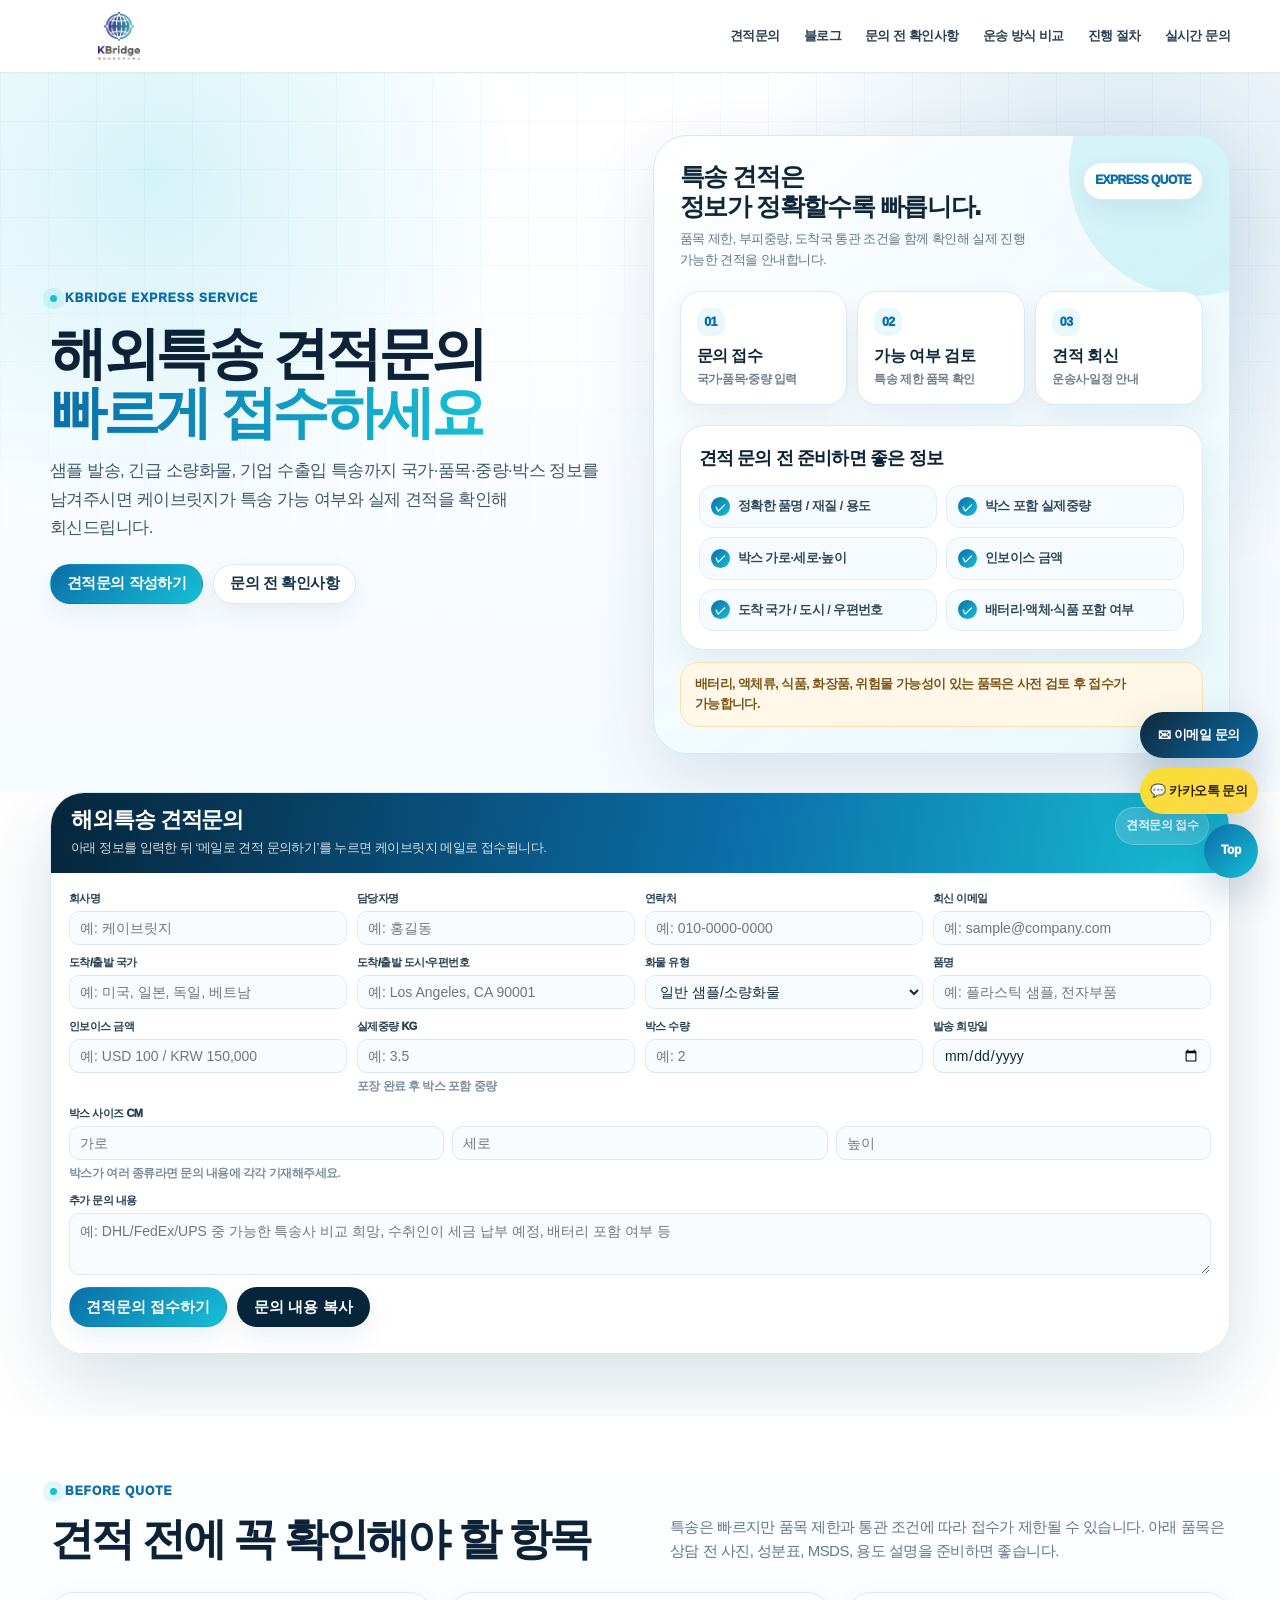
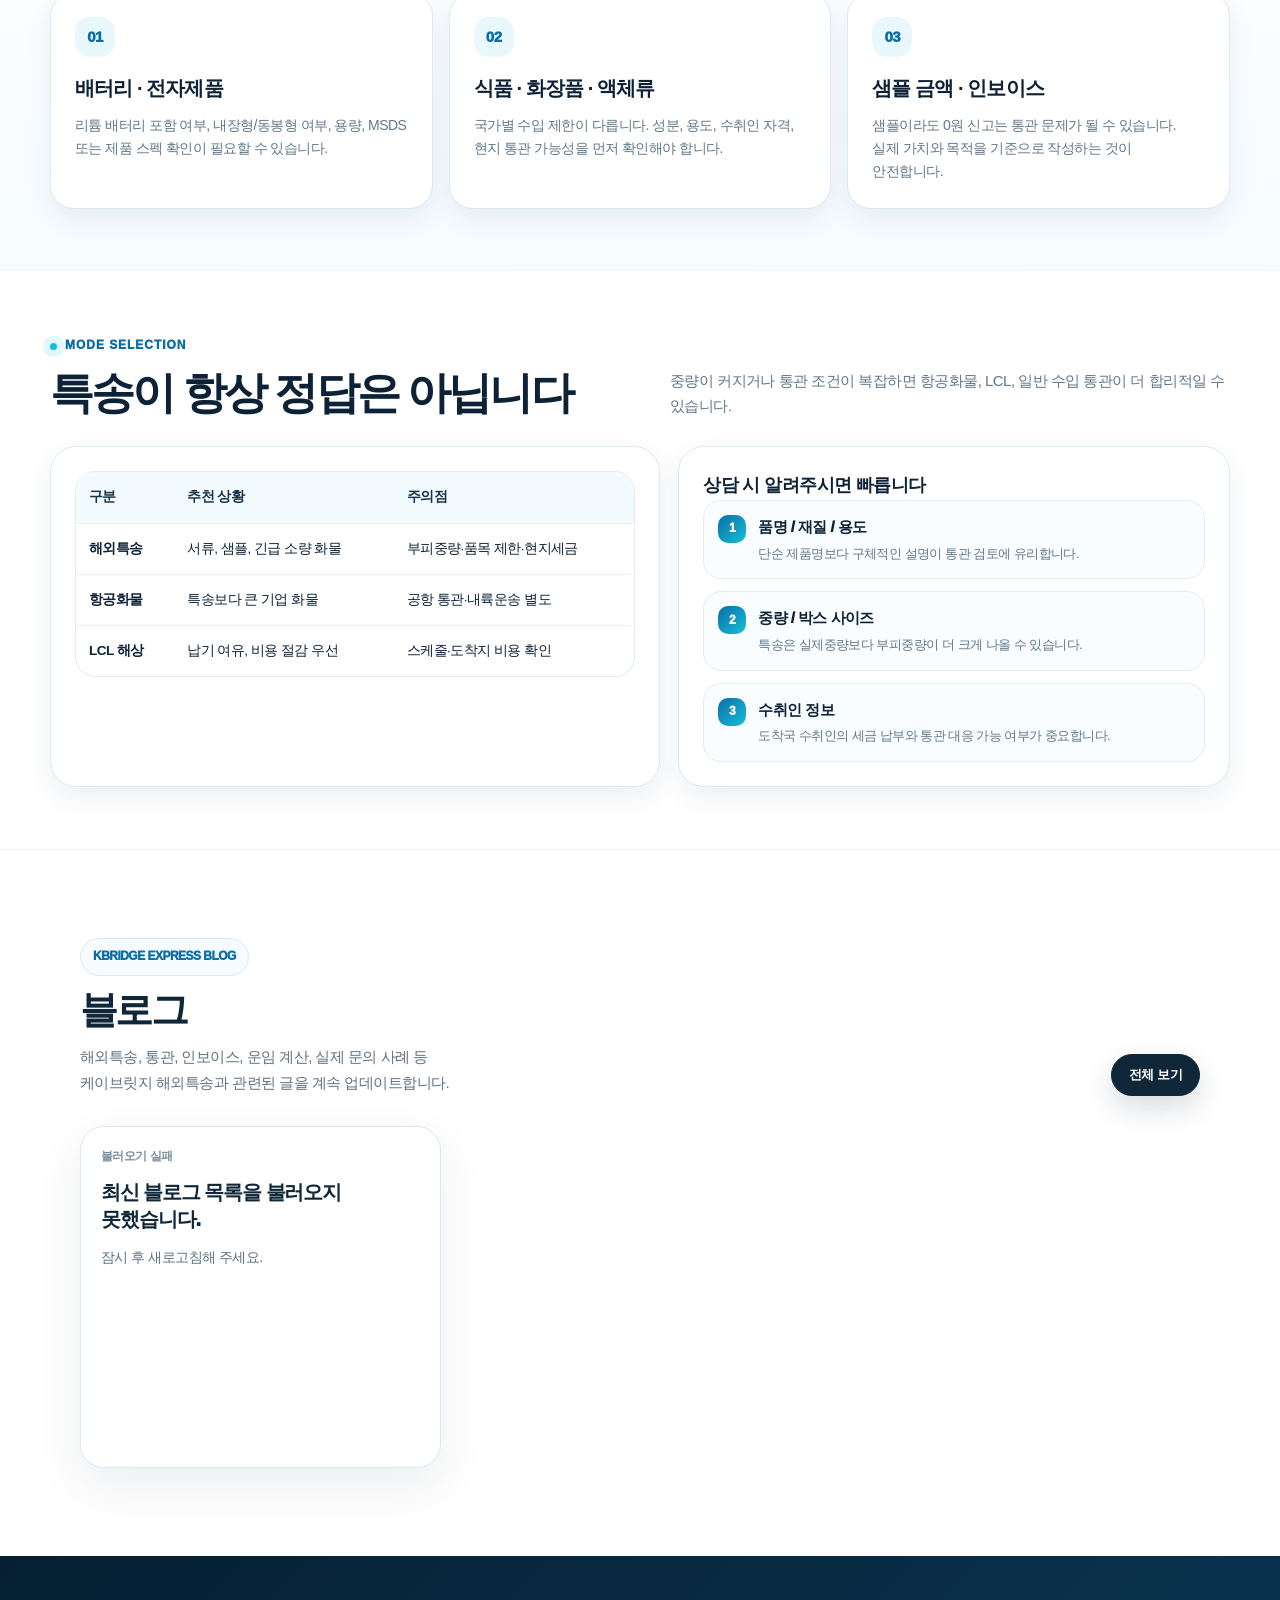
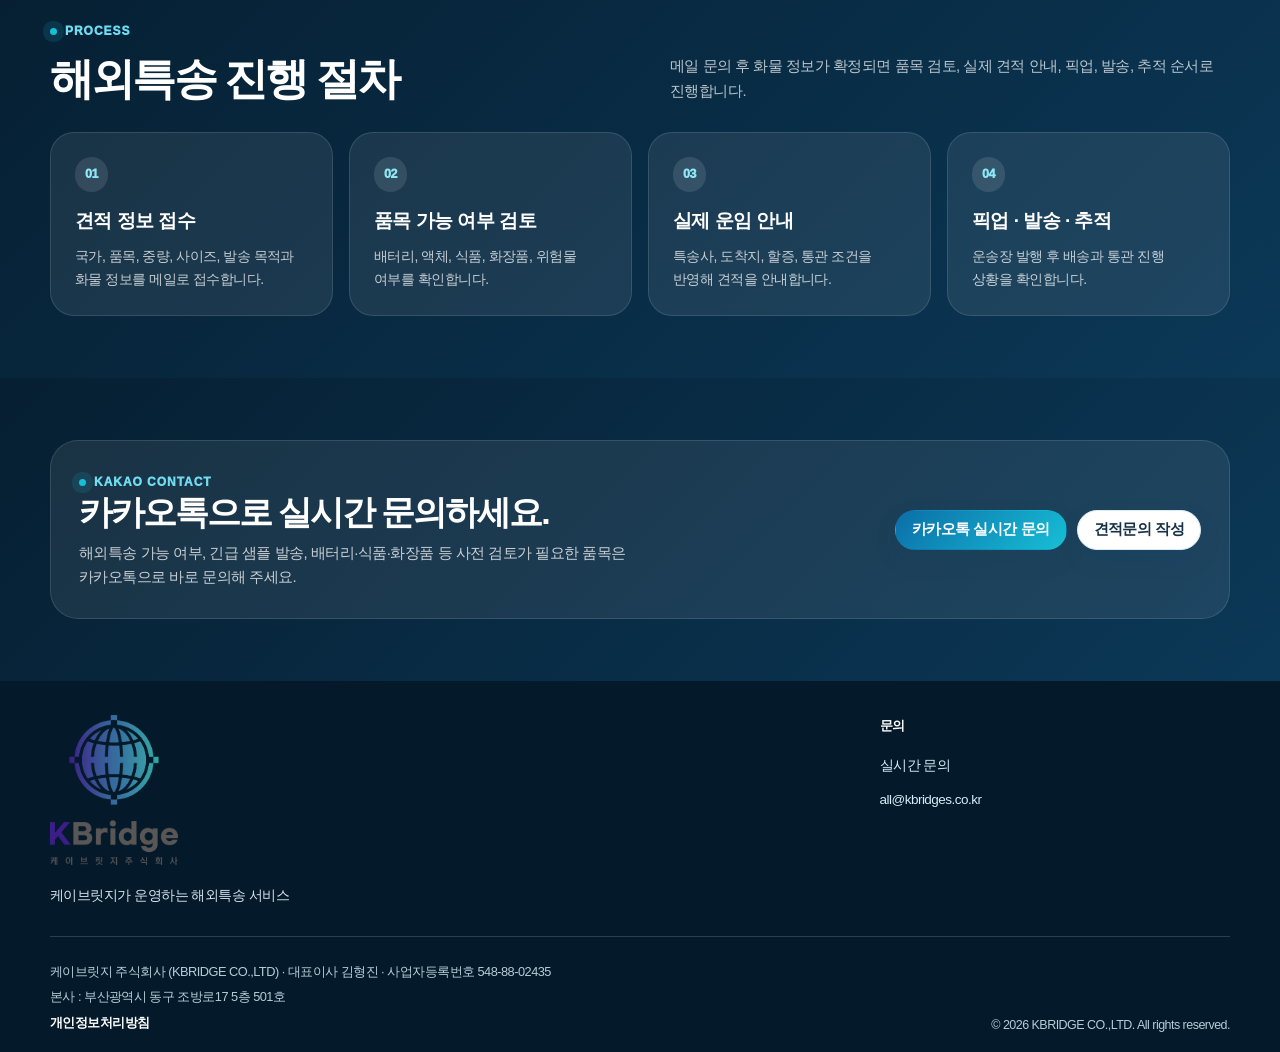
==== commit 7368b56f: "Add files via upload" ====
--- a/index.html
+++ b/index.html
@@ -10,8 +10,7 @@
 <meta content="케이브릿지 해외특송 서비스" property="og:title"/>
 <meta content="국가, 품목, 중량, 박스 사이즈를 입력하고 이메일로 바로 견적을 문의하세요." property="og:description"/>
 <meta content="website" property="og:type"/>
-<style>
-    :root{--bg:#f6fbff;--bg2:#eef8fd;--ink:#0d2236;--text:#31485a;--muted:#6f8394;--line:#d9ebf4;--card:#fff;--brand:#0b6ea8;--brand2:#17bfd6;--navy:#06253b;--sky:#e9f8fd;--green:#24b883;--orange:#ffb44d;--red:#ef6d6d;--shadow:0 18px 55px rgba(9,61,96,.11);--shadow2:0 10px 26px rgba(9,61,96,.08);--radius:26px}
+<style>:root{--bg:#f6fbff;--bg2:#eef8fd;--ink:#0d2236;--text:#31485a;--muted:#6f8394;--line:#d9ebf4;--card:#fff;--brand:#0b6ea8;--brand2:#17bfd6;--navy:#06253b;--sky:#e9f8fd;--green:#24b883;--orange:#ffb44d;--red:#ef6d6d;--shadow:0 18px 55px rgba(9,61,96,.11);--shadow2:0 10px 26px rgba(9,61,96,.08);--radius:26px}
     *{box-sizing:border-box}html{scroll-behavior:smooth}body{margin:0;font-family:-apple-system,BlinkMacSystemFont,"Pretendard","Noto Sans KR","Apple SD Gothic Neo","Segoe UI",Arial,sans-serif;background:#fff;color:var(--ink);font-size:15px;line-height:1.65;letter-spacing:-.035em;word-break:keep-all}a{text-decoration:none;color:inherit}button,input,select,textarea{font:inherit}h1,h2,h3,p{margin:0}.wrap{width:min(1180px,calc(100% - 40px));margin:0 auto}
     .topbar{position:sticky;top:0;z-index:80;background:rgba(255,255,255,.9);backdrop-filter:blur(18px);border-bottom:1px solid rgba(217,235,244,.9)}
     .nav{height:72px;display:flex;align-items:center;gap:24px}.logo{display:flex;align-items:center;gap:12px;color:var(--navy)}.brand-icon{display:block;width:40px;height:40px;object-fit:contain;flex:0 0 40px}.logo-text{display:flex;align-items:center;font-size:18px;font-weight:950;letter-spacing:-.03em;color:var(--navy)}.menu{display:flex;align-items:center;gap:24px;margin-left:auto;font-size:13px;font-weight:850;color:#2d4153}.menu a{position:relative;padding:8px 0;white-space:nowrap}.menu a:after{content:"";position:absolute;left:0;bottom:0;width:0;height:2px;border-radius:10px;background:linear-gradient(90deg,var(--brand),var(--brand2));transition:.2s}.menu a:hover:after{width:100%}
@@ -278,92 +277,7 @@
     }
 
   
-    .blog-thumb img{width:100%;height:100%;object-fit:cover;display:block}
-    .blog-hero-image{width:100%;border-radius:24px;overflow:hidden;border:1px solid #dbeaf1;box-shadow:0 18px 48px rgba(16,39,58,.08);margin:22px 0 0}
-    .blog-hero-image img{width:100%;display:block}
-
-  
-    .blog-thumb{
-      height:auto !important;
-      aspect-ratio:1200/630;
-      padding:0 !important;
-      align-items:stretch !important;
-      background:#eef8fc !important;
-    }
-    .blog-thumb:before{display:none !important}
-    .blog-thumb img{
-      width:100% !important;
-      height:100% !important;
-      object-fit:contain !important;
-      display:block !important;
-      background:#eef8fc;
-    }
-
-  
-
-/* ===== KBRIDGE MOBILE CLEAN FINAL v20260609 ===== */
-img{max-width:100%;height:auto}
-@media (max-width: 760px){
-  body{font-size:14.5px;line-height:1.72;overflow-x:hidden}
-  .wrap,.kb-main-wrap,.container{width:min(100% - 28px, 1180px) !important;margin-left:auto !important;margin-right:auto !important}
-  .kb-main-topbar{position:sticky;top:0;z-index:999;background:rgba(255,255,255,.96);backdrop-filter:blur(16px)}
-  .kb-main-nav{height:auto !important;min-height:62px !important;padding:10px 0 !important;display:flex !important;align-items:flex-start !important;gap:8px !important;flex-direction:column !important}
-  .kb-main-logo{gap:8px !important;min-height:36px !important}
-  .kb-main-logo img{width:32px !important;height:32px !important;flex:0 0 32px !important;object-fit:contain !important}
-  .kb-main-logo span{font-size:16px !important;line-height:1.1 !important}
-  .kb-main-menu{width:100% !important;margin-left:0 !important;display:flex !important;gap:8px !important;overflow-x:auto !important;white-space:nowrap !important;padding:2px 0 4px !important;-webkit-overflow-scrolling:touch !important;scrollbar-width:none !important}
-  .kb-main-menu::-webkit-scrollbar{display:none !important}
-  .kb-main-menu a{flex:0 0 auto !important;font-size:12px !important;padding:6px 8px !important;border:1px solid #e1eef5 !important;border-radius:999px !important;background:#fff !important}
-  .kb-main-footer{padding:28px 0 18px !important}
-  .kb-main-footer-top,.kb-main-footer-bottom{display:grid !important;grid-template-columns:1fr !important;gap:18px !important}
-  .kb-main-footer-brand img{width:38px !important;height:38px !important;flex:0 0 38px !important}
-  .kb-main-footer-brand span{font-size:18px !important}
-  .kb-main-footer-copy{white-space:normal !important;font-size:12px !important}
-}
-@media (max-width: 480px){
-  .btn,.read-btn,.blog-filter{min-height:38px !important;padding:8px 12px !important;font-size:12.5px !important}
-}
-
-  
-
-/* ===== main page mobile layout cleanup ===== */
-@media (max-width: 760px){
-  .topbar{position:sticky;top:0;z-index:999;background:rgba(255,255,255,.96);backdrop-filter:blur(16px)}
-  .nav{height:auto !important;min-height:62px !important;padding:10px 0 !important;flex-wrap:wrap !important;gap:8px !important}
-  .logo{gap:8px !important}
-  .brand-icon{width:32px !important;height:32px !important;flex:0 0 32px !important}
-  .logo-text{font-size:16px !important}
-  .menu{display:flex !important;width:100% !important;margin-left:0 !important;gap:8px !important;overflow-x:auto !important;white-space:nowrap !important;padding:2px 0 4px !important;scrollbar-width:none !important}
-  .menu::-webkit-scrollbar{display:none !important}
-  .menu a{flex:0 0 auto !important;font-size:12px !important;padding:6px 8px !important;border:1px solid #e1eef5 !important;border-radius:999px !important;background:#fff !important}
-  .hamb,.mobile-menu{display:none !important}
-  .hero{padding:44px 0 34px !important}
-  .hero-inner{grid-template-columns:1fr !important;gap:24px !important}
-  .hero h1{font-size:clamp(32px,9.8vw,46px) !important;line-height:1.08 !important}
-  .hero p{font-size:14.5px !important;line-height:1.72 !important}
-  .express-panel{min-height:auto !important;border-radius:24px !important;padding:18px !important}
-  .express-flow,.check-row,.mini-meta,.form-grid,.inline,.segmented,.card-grid,.compare,.process-grid{grid-template-columns:1fr !important}
-  .quote-shell{border-radius:24px !important}
-  .quote-head{padding:16px !important;flex-direction:column !important;gap:8px !important}
-  .quote-body{padding:16px !important}
-  .field input,.field select,.field textarea{font-size:16px !important;min-height:42px !important;height:42px !important}
-  .field textarea{height:86px !important;min-height:86px !important}
-  .section{padding:46px 0 !important}
-  .head{display:block !important;margin-bottom:20px !important}
-  .head h2{font-size:28px !important;line-height:1.18 !important}
-  .lead{font-size:14px !important;margin-top:10px !important}
-  .blog-section{padding:48px 0 !important}
-  .blog-section .container{width:min(100% - 28px,1180px) !important}
-  .blog-head{display:block !important}
-  .blog-list{grid-template-columns:1fr !important;gap:14px !important}
-  .blog-card{min-height:auto !important;border-radius:20px !important}
-  .blog-thumb{height:auto !important;aspect-ratio:1200/630 !important}
-  .cta{display:block !important;padding:20px !important}
-  .footer{padding:30px 0 18px !important}
-}
-
-  
-/* ===== Blog card hover lift effect only ===== */
+    /* ===== Blog card hover lift effect only ===== */
 .blog-card{
   transition:transform .25s ease, box-shadow .25s ease, border-color .25s ease;
 }
@@ -463,21 +377,282 @@
       }
     }
 
-  </style>
-
-<style id="kb-official-logo-mobile-fix">
-  .brand-icon{width:138px!important;height:auto!important;object-fit:contain!important;flex:0 0 auto!important;}
-  .logo{gap:0!important;}
-  .brand-copy,.logo-text{display:none!important;}
-  .footer-brand .brand-icon{width:128px!important;height:auto!important;}
-  .blog-thumb img{width:100%;height:100%;object-fit:cover;display:block;}
-  @media(max-width:760px){
-    .brand-icon{width:112px!important;}
-    .footer-brand .brand-icon{width:112px!important;}
-    .blog-grid{grid-template-columns:1fr!important;}
-    .blog-thumb{aspect-ratio:1200/630!important;height:auto!important;}
-  }
+/* ===== KBRIDGE FINAL CLEAN & MOBILE OPTIMIZATION ===== */
+
+/* 공식 로고 */
+.brand-icon{
+  width:138px;
+  height:auto;
+  max-height:48px;
+  object-fit:contain;
+  flex:0 0 auto;
+}
+.logo{gap:0}
+.logo-text,
+.footer-brand .brand-copy{display:none}
+.footer-brand .brand-icon{
+  width:128px;
+  height:auto;
+  max-height:none;
+}
+
+/* 메인 블로그 카드: 정사각형 썸네일 */
+.blog-grid{
+  grid-template-columns:repeat(3,minmax(0,1fr));
+}
+.blog-thumb{
+  width:100%;
+  height:auto;
+  aspect-ratio:1 / 1;
+  padding:12px;
+  display:flex;
+  align-items:center;
+  justify-content:center;
+  overflow:hidden;
+  background:
+    radial-gradient(circle at 50% 40%,rgba(23,191,214,.10),transparent 48%),
+    #f4f9fd;
+}
+.blog-thumb:before{display:none}
+.blog-thumb img{
+  width:100%;
+  height:100%;
+  display:block;
+  object-fit:contain;
+  object-position:center;
+  border-radius:14px;
+  background:#fff;
+}
+
+/* 상세 글 대표 이미지는 가로형 유지 */
+.blog-hero-image{
+  width:100%;
+  aspect-ratio:1200 / 630;
+  margin:22px 0 0;
+  overflow:hidden;
+  border:1px solid #dbeaf1;
+  border-radius:24px;
+  background:#eef8fc;
+  box-shadow:0 18px 48px rgba(16,39,58,.08);
+}
+.blog-hero-image img{
+  width:100%;
+  height:100%;
+  display:block;
+  object-fit:cover;
+  object-position:center;
+}
+
+img{
+  max-width:100%;
+  height:auto;
+}
+
+@media (max-width:1100px){
+  .hero-inner{grid-template-columns:1fr}
+  .form-grid{grid-template-columns:repeat(2,minmax(0,1fr))}
+  .process-grid{grid-template-columns:repeat(2,minmax(0,1fr))}
+  .mini-meta{grid-template-columns:repeat(2,minmax(0,1fr))}
+}
+
+@media (max-width:760px){
+  body{
+    overflow-x:hidden;
+    font-size:14.5px;
+    line-height:1.72;
+  }
+
+  .wrap,
+  .container{
+    width:min(100% - 28px,1180px);
+    margin-left:auto;
+    margin-right:auto;
+  }
+
+  /* 모바일 헤더 */
+  .topbar{
+    position:sticky;
+    top:0;
+    z-index:999;
+    background:rgba(255,255,255,.97);
+    backdrop-filter:blur(16px);
+  }
+  .nav{
+    min-height:60px;
+    height:auto;
+    padding:9px 0;
+    display:flex;
+    align-items:center;
+    flex-wrap:wrap;
+    gap:8px;
+  }
+  .brand-icon{
+    width:108px;
+    max-height:38px;
+  }
+  .menu{
+    width:100%;
+    margin-left:0;
+    display:flex;
+    gap:8px;
+    overflow-x:auto;
+    padding:2px 0 4px;
+    white-space:nowrap;
+    scrollbar-width:none;
+    -webkit-overflow-scrolling:touch;
+  }
+  .menu::-webkit-scrollbar{display:none}
+  .menu a{
+    flex:0 0 auto;
+    padding:6px 9px;
+    border:1px solid #e1eef5;
+    border-radius:999px;
+    background:#fff;
+    font-size:12px;
+  }
+  .hamb,
+  .mobile-menu{display:none}
+
+  /* 히어로 */
+  .hero{padding:42px 0 32px}
+  .hero-inner{
+    grid-template-columns:1fr;
+    gap:24px;
+  }
+  .hero h1{
+    font-size:clamp(32px,9.5vw,46px);
+    line-height:1.08;
+  }
+  .hero p{
+    font-size:14.5px;
+    line-height:1.72;
+  }
+  .express-panel{
+    min-height:auto;
+    padding:18px;
+    border-radius:24px;
+  }
+  .express-flow,
+  .check-row,
+  .mini-meta{
+    grid-template-columns:1fr;
+  }
+
+  /* 견적 폼 */
+  .quote-shell{border-radius:24px}
+  .quote-head{
+    padding:16px;
+    flex-direction:column;
+    gap:8px;
+  }
+  .quote-body{padding:16px}
+  .form-grid,
+  .inline,
+  .segmented{
+    grid-template-columns:1fr;
+  }
+  .field input,
+  .field select,
+  .field textarea{
+    min-height:42px;
+    height:42px;
+    font-size:16px;
+  }
+  .field textarea{
+    min-height:86px;
+    height:86px;
+  }
+
+  /* 일반 섹션 */
+  .section{padding:46px 0}
+  .head{
+    display:block;
+    margin-bottom:20px;
+  }
+  .head h2{
+    font-size:28px;
+    line-height:1.18;
+  }
+  .lead{
+    margin-top:10px;
+    font-size:14px;
+  }
+  .card-grid,
+  .compare,
+  .process-grid{
+    grid-template-columns:1fr;
+  }
+
+  /* 블로그 */
+  .blog-section{padding:48px 0}
+  .blog-section .container{
+    width:min(100% - 28px,1180px);
+  }
+  .blog-head{display:block}
+  .blog-actions{
+    justify-content:flex-start;
+    margin-top:18px;
+  }
+  .blog-grid{
+    grid-template-columns:1fr;
+    gap:16px;
+  }
+  .blog-card{
+    min-height:auto;
+    border-radius:20px;
+  }
+  .blog-thumb{
+    aspect-ratio:1 / 1;
+    padding:10px;
+  }
+  .blog-thumb img{border-radius:12px}
+
+  /* CTA / Footer */
+  .cta{
+    display:block;
+    padding:20px;
+  }
+  .footer{padding:30px 0 18px}
+  .footer-top,
+  .footer-bottom{
+    display:grid;
+    grid-template-columns:1fr;
+    gap:18px;
+  }
+  .footer-brand .brand-icon{
+    width:108px;
+  }
+  .footer-copy{
+    white-space:normal;
+    font-size:12px;
+  }
+
+  /* 모바일에서는 빠른 문의 버튼 숨김, TOP만 유지 */
+  .floating-actions{
+    right:14px;
+    bottom:14px;
+    gap:8px;
+  }
+  .float-contact{display:none}
+  .top-btn{
+    width:46px;
+    min-width:46px;
+    height:46px;
+    font-size:11px;
+  }
+
+  .btn,
+  .blog-filter{
+    min-height:38px;
+    padding:8px 12px;
+    font-size:12.5px;
+  }
+}
 </style>
+
+<meta content="no-cache, no-store, must-revalidate" http-equiv="Cache-Control"/>
+<meta content="no-cache" http-equiv="Pragma"/>
+<meta content="0" http-equiv="Expires"/>
 </head>
 <body>
 <header class="topbar" id="top">
@@ -528,8 +703,6 @@
 </div>
 </div>
 </section>
-<div class="blog-article-body" id="blogModalBody"></div>
-
 
 <section class="section quote-section" id="quote">
 <div class="wrap">
@@ -644,7 +817,6 @@
     function val(id){ return (el(id)?.value || '').trim() || '-'; }
     function selectedDirection(){ return '-'; }
 
-
     
 function loadLatestBlogPosts(){
   const grid = document.getElementById('latestBlogGrid');
@@ -655,28 +827,43 @@
       return {'&':'&amp;','<':'&lt;','>':'&gt;','"':'&quot;',"'":'&#39;'}[ch];
     });
   }
+
   function rootPostPath(path){
     path = String(path || '#').replace(/^blog\//,'');
     if(path.startsWith('http')) return path;
     return 'blog/' + path;
   }
+
   function rootImagePath(path){
     path = String(path || '').replace(/^blog\//,'');
     if(path.startsWith('http')) return path;
     return 'blog/' + path;
   }
+
   function render(posts){
-    if(!Array.isArray(posts) || !posts.length){
-      grid.innerHTML = '<article class="blog-card"><div class="blog-body"><div class="blog-meta">등록된 글 없음</div><h3 class="blog-title">블로그 글을 준비 중입니다.</h3></div></article>';
+    // posts.json이 비어 있으면 기존 카드 HTML을 반드시 완전히 제거합니다.
+    grid.innerHTML = '';
+
+    if(!Array.isArray(posts) || posts.length === 0){
+      grid.innerHTML = `
+        <article class="blog-card">
+          <div class="blog-body">
+            <div class="blog-meta">KBRIDGE EXPRESS BLOG</div>
+            <h3 class="blog-title">등록된 블로그 글이 없습니다.</h3>
+            <p class="blog-excerpt">새로운 해외특송 물류정보 글을 준비 중입니다.</p>
+          </div>
+        </article>
+      `;
       return;
     }
+
     grid.innerHTML = posts.slice(0, 2).map(post => {
       const url = rootPostPath(post.url);
       const thumb = rootImagePath(post.thumbnail);
       return `
         <article class="blog-card">
           <a class="blog-thumb" href="${escapeHtml(url)}" aria-label="${escapeHtml(post.title)}">
-            <img src="${escapeHtml(thumb)}" alt="${escapeHtml(post.alt || post.title)}" loading="lazy" onerror="this.remove();">
+            <img src="${escapeHtml(thumb)}?v=${Date.now()}" alt="${escapeHtml(post.alt || post.title)}" loading="lazy" onerror="this.remove();">
           </a>
           <div class="blog-body">
             <div class="blog-meta">${escapeHtml(post.date)} · ${escapeHtml(post.category || '해외특송 정보')}</div>
@@ -689,19 +876,45 @@
     }).join('');
   }
 
-  fetch('blog/posts.json', {cache:'no-store'})
+  // 쿼리스트링을 매번 바꿔 GitHub Pages/CDN/브라우저 캐시를 우회합니다.
+  const postsUrl = 'blog/posts.json?v=' + Date.now();
+
+  fetch(postsUrl, {
+    method: 'GET',
+    cache: 'no-store',
+    headers: {
+      'Cache-Control': 'no-cache',
+      'Pragma': 'no-cache'
+    }
+  })
     .then(response => {
-      if(!response.ok) throw new Error('posts.json load failed');
-      return response.json();
+      if(!response.ok) throw new Error('posts.json load failed: ' + response.status);
+      return response.text();
     })
-    .then(render)
-    .catch(() => {
-      grid.innerHTML = '<article class="blog-card"><div class="blog-body"><div class="blog-meta">불러오기 실패</div><h3 class="blog-title">블로그 글을 불러오지 못했습니다.</h3><p class="blog-excerpt">잠시 후 다시 확인해 주세요.</p></div></article>';
+    .then(text => {
+      const trimmed = text.trim();
+      if(!trimmed){
+        render([]);
+        return;
+      }
+      render(JSON.parse(trimmed));
+    })
+    .catch(error => {
+      console.error(error);
+      // 이전 글을 남겨두지 않고 오류 안내로 교체합니다.
+      grid.innerHTML = `
+        <article class="blog-card">
+          <div class="blog-body">
+            <div class="blog-meta">불러오기 실패</div>
+            <h3 class="blog-title">최신 블로그 목록을 불러오지 못했습니다.</h3>
+            <p class="blog-excerpt">잠시 후 새로고침해 주세요.</p>
+          </div>
+        </article>
+      `;
     });
 }
 
 loadLatestBlogPosts();
-
 
     function makeBody(){
       return `[케이브릿지 해외특송 견적문의]\n\n`+
@@ -762,7 +975,6 @@
       target.textContent = message;
       target.style.color = isError ? '#c94d4d' : '#0b6ea8';
     }
-
 
     function showSuccessPopup(){
       const modal = el('successModal');
@@ -857,6 +1069,11 @@
       window.scrollTo({ top: 0, behavior: 'smooth' });
     });
 
+window.addEventListener('pageshow', function(event){
+  if(event.persisted){
+    loadLatestBlogPosts();
+  }
+});
 </script>
 </body>
 </html>
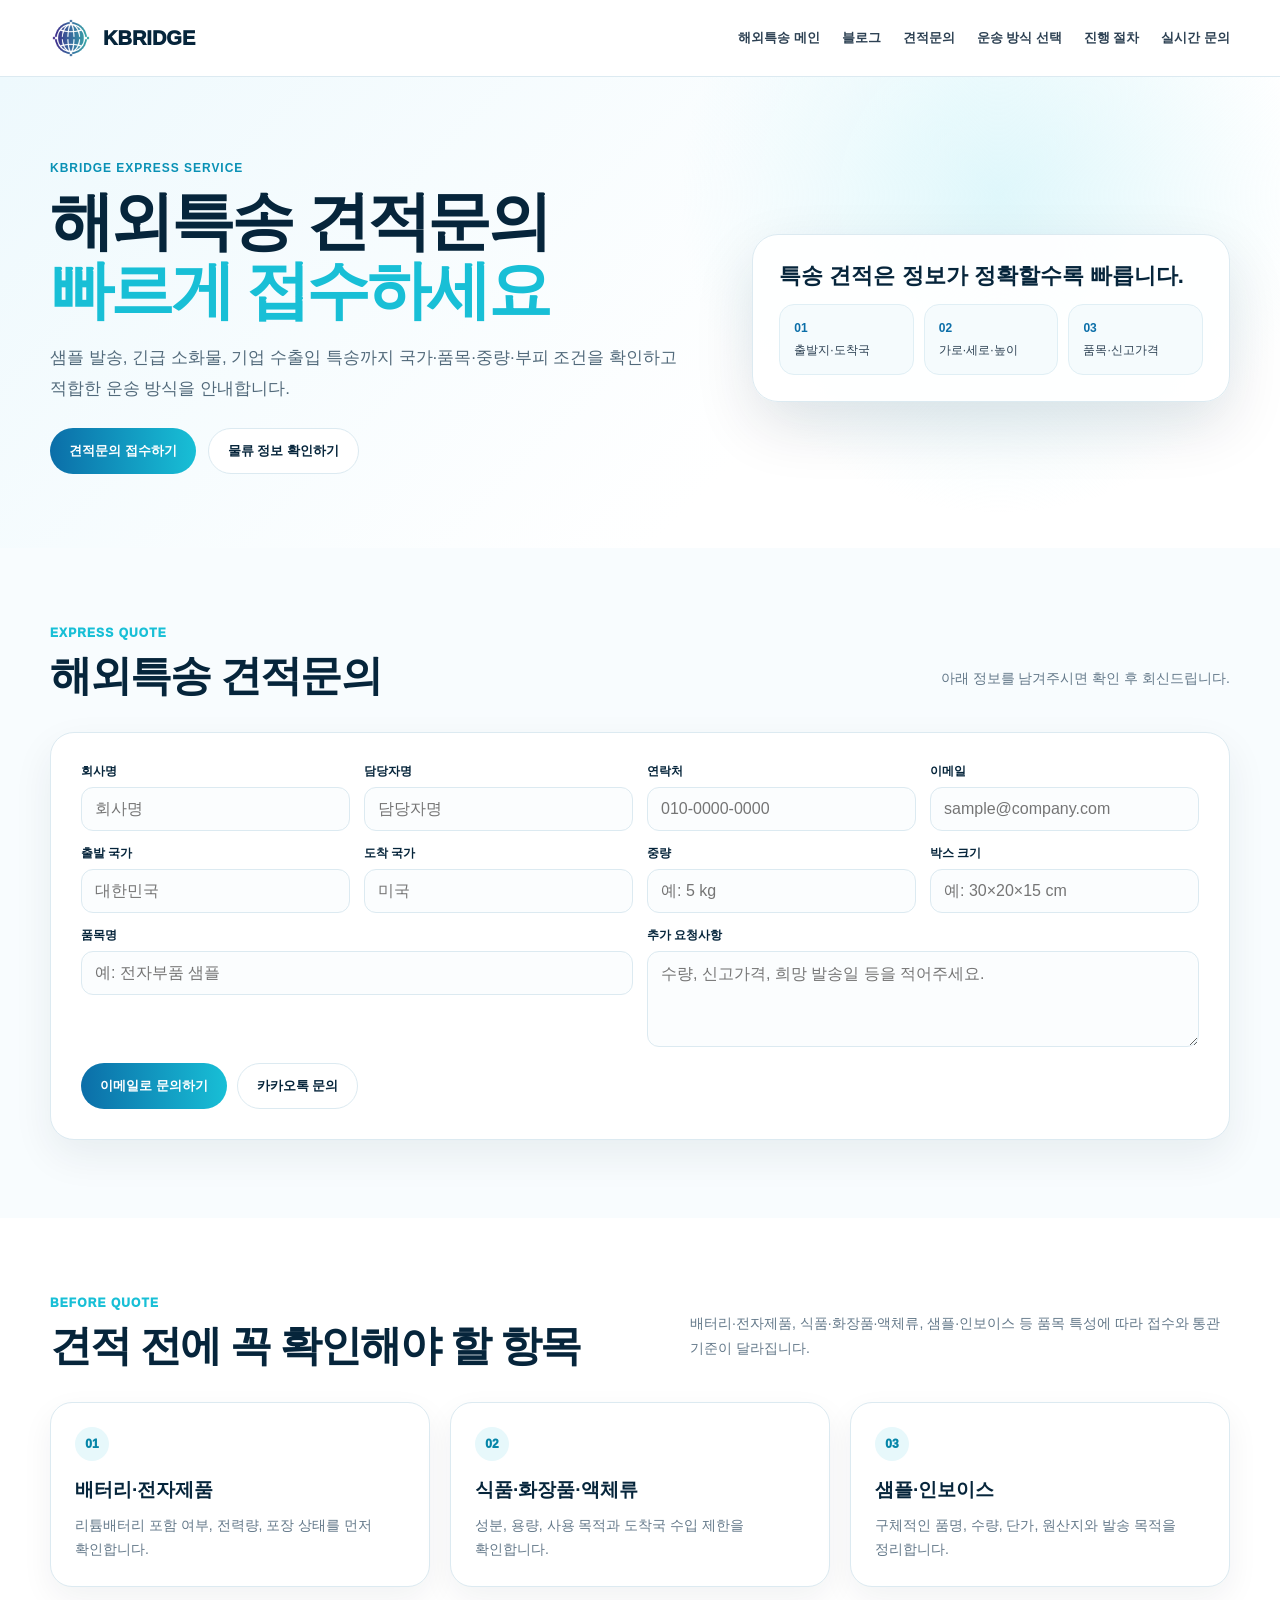
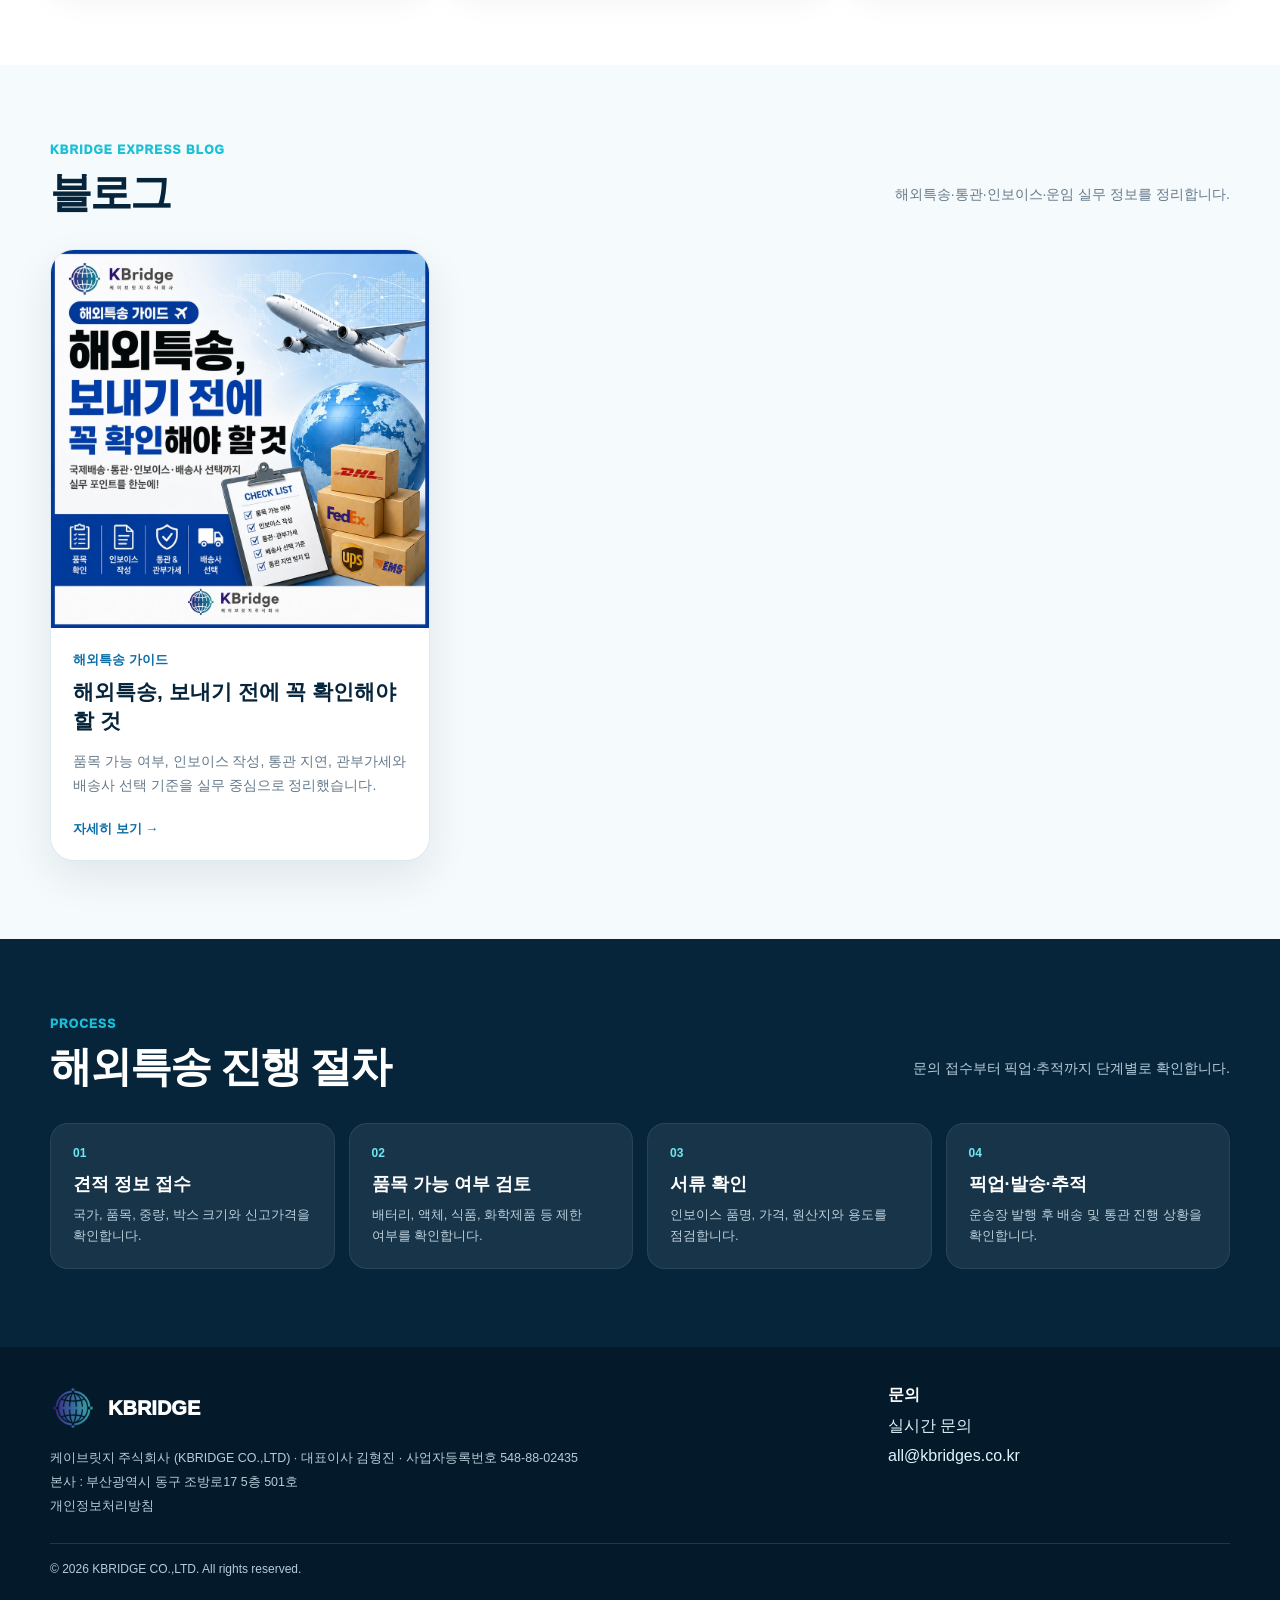
==== commit df3dbd9c: "Add files via upload" ====
--- a/index.html
+++ b/index.html
@@ -1,1079 +1,32 @@
 <!DOCTYPE html>
-
 <html lang="ko">
 <head>
-<meta charset="utf-8"/>
-<meta content="width=device-width, initial-scale=1" name="viewport"/>
-<title>케이브릿지 해외특송 서비스</title>
-<meta content="해외특송, 샘플 발송, 긴급화물, 수출입 특송 견적 정보를 입력하면 케이브릿지 이메일 문의로 바로 연결됩니다." name="description"/>
-<meta content="케이브릿지,KBRIDGE,해외특송 견적문의,국제특송,DHL,FedEx,UPS,EMS,샘플발송,긴급화물,특송 문의" name="keywords"/>
-<meta content="케이브릿지 해외특송 서비스" property="og:title"/>
-<meta content="국가, 품목, 중량, 박스 사이즈를 입력하고 이메일로 바로 견적을 문의하세요." property="og:description"/>
-<meta content="website" property="og:type"/>
-<style>:root{--bg:#f6fbff;--bg2:#eef8fd;--ink:#0d2236;--text:#31485a;--muted:#6f8394;--line:#d9ebf4;--card:#fff;--brand:#0b6ea8;--brand2:#17bfd6;--navy:#06253b;--sky:#e9f8fd;--green:#24b883;--orange:#ffb44d;--red:#ef6d6d;--shadow:0 18px 55px rgba(9,61,96,.11);--shadow2:0 10px 26px rgba(9,61,96,.08);--radius:26px}
-    *{box-sizing:border-box}html{scroll-behavior:smooth}body{margin:0;font-family:-apple-system,BlinkMacSystemFont,"Pretendard","Noto Sans KR","Apple SD Gothic Neo","Segoe UI",Arial,sans-serif;background:#fff;color:var(--ink);font-size:15px;line-height:1.65;letter-spacing:-.035em;word-break:keep-all}a{text-decoration:none;color:inherit}button,input,select,textarea{font:inherit}h1,h2,h3,p{margin:0}.wrap{width:min(1180px,calc(100% - 40px));margin:0 auto}
-    .topbar{position:sticky;top:0;z-index:80;background:rgba(255,255,255,.9);backdrop-filter:blur(18px);border-bottom:1px solid rgba(217,235,244,.9)}
-    .nav{height:72px;display:flex;align-items:center;gap:24px}.logo{display:flex;align-items:center;gap:12px;color:var(--navy)}.brand-icon{display:block;width:40px;height:40px;object-fit:contain;flex:0 0 40px}.logo-text{display:flex;align-items:center;font-size:18px;font-weight:950;letter-spacing:-.03em;color:var(--navy)}.menu{display:flex;align-items:center;gap:24px;margin-left:auto;font-size:13px;font-weight:850;color:#2d4153}.menu a{position:relative;padding:8px 0;white-space:nowrap}.menu a:after{content:"";position:absolute;left:0;bottom:0;width:0;height:2px;border-radius:10px;background:linear-gradient(90deg,var(--brand),var(--brand2));transition:.2s}.menu a:hover:after{width:100%}
-    .hamb{display:none;margin-left:auto;width:42px;height:42px;border:1px solid var(--line);border-radius:14px;background:#fff;align-items:center;justify-content:center}.hamb span,.hamb span:before,.hamb span:after{display:block;width:18px;height:2px;background:var(--navy);border-radius:5px;position:relative}.hamb span:before,.hamb span:after{content:"";position:absolute;left:0}.hamb span:before{top:-6px}.hamb span:after{top:6px}.mobile-menu{display:none}.mobile-menu a{display:block;padding:12px 0;border-bottom:1px solid #edf4f8;font-weight:850;color:#344b5d}
-    .btn{display:inline-flex;align-items:center;justify-content:center;gap:8px;min-height:40px;padding:0 16px;border-radius:999px;font-weight:950;border:1px solid transparent;box-shadow:var(--shadow2);transition:.2s;cursor:pointer}.btn.primary{background:linear-gradient(135deg,var(--brand),var(--brand2));color:#fff}.btn.dark{background:var(--navy);color:#fff}.btn.ghost{background:#fff;border-color:var(--line);color:#163148}.btn:hover{transform:translateY(-3px);box-shadow:0 16px 36px rgba(9,61,96,.15)}
-    .hero{position:relative;isolation:isolate;padding:62px 0 38px;background:radial-gradient(circle at 12% 14%,rgba(23,191,214,.18),transparent 28%),radial-gradient(circle at 88% 18%,rgba(11,110,168,.17),transparent 30%),linear-gradient(180deg,#fff 0%,var(--bg) 100%);overflow:hidden}.hero:before{content:"";position:absolute;inset:0;background-image:linear-gradient(rgba(11,110,168,.06) 1px,transparent 1px),linear-gradient(90deg,rgba(11,110,168,.06) 1px,transparent 1px);background-size:48px 48px;mask-image:linear-gradient(180deg,rgba(0,0,0,.72),transparent 82%);z-index:-1}
-    .hero-inner{display:grid;grid-template-columns:minmax(0,.88fr) minmax(420px,.9fr);gap:38px;align-items:center}.hero-copy{max-width:760px}
-    .eyebrow,.kicker{display:inline-flex;align-items:center;gap:8px;font-size:12px;font-weight:950;color:var(--brand);text-transform:uppercase;letter-spacing:.08em}.eyebrow:before,.kicker:before{content:"";width:7px;height:7px;border-radius:50%;background:var(--brand2);box-shadow:0 0 0 7px rgba(23,191,214,.13)}
-    .hero h1{margin-top:14px;font-size:clamp(34px,4.45vw,58px);line-height:1.03;letter-spacing:-.075em;font-weight:950}.accent{background:linear-gradient(90deg,var(--brand),var(--brand2));-webkit-background-clip:text;background-clip:text;color:transparent}.hero p{margin-top:16px;max-width:760px;font-size:17px;color:#40586b}
-    .express-panel{position:relative;min-height:430px;border-radius:34px;background:linear-gradient(145deg,rgba(255,255,255,.88),rgba(232,248,253,.96));border:1px solid rgba(205,234,246,.95);box-shadow:0 26px 70px rgba(9,61,96,.12);overflow:hidden;padding:26px}
-    .express-panel:before{content:"";position:absolute;right:-90px;top:-90px;width:250px;height:250px;border-radius:50%;background:rgba(23,191,214,.14)}
-    .panel-title{position:relative;z-index:2;display:flex;align-items:flex-start;justify-content:space-between;gap:16px;margin-bottom:20px}
-    .panel-title h2{font-size:25px;line-height:1.18;letter-spacing:-.055em;font-weight:950;color:#10273a}
-    .panel-title p{margin-top:7px;font-size:13px;color:#617789;max-width:360px}
-    .panel-badge{flex:0 0 auto;border-radius:999px;background:#fff;border:1px solid #d7ebf5;color:#0b6ea8;font-size:12px;font-weight:950;padding:8px 11px;box-shadow:0 10px 24px rgba(9,61,96,.07)}
-    .express-flow{position:relative;z-index:2;display:grid;grid-template-columns:repeat(3,1fr);gap:10px;margin:20px 0}
-    .flow-card{border:1px solid #d9ebf4;background:#fff;border-radius:20px;padding:16px;box-shadow:0 12px 28px rgba(9,61,96,.07)}
-    .flow-card small{display:inline-flex;width:28px;height:28px;border-radius:10px;align-items:center;justify-content:center;background:#e9f8fd;color:#0b6ea8;font-weight:950}
-    .flow-card b{display:block;margin-top:10px;font-size:16px;line-height:1.25;color:#10273a}
-    .flow-card span{display:block;margin-top:5px;font-size:12px;color:#6d8190;font-weight:800;line-height:1.4}
-    .panel-check{position:relative;z-index:2;background:#fff;border:1px solid #d9ebf4;border-radius:24px;padding:18px;box-shadow:0 14px 34px rgba(9,61,96,.08)}
-    .panel-check h3{font-size:18px;letter-spacing:-.045em;margin-bottom:12px}
-    .check-row{display:grid;grid-template-columns:repeat(2,1fr);gap:9px}
-    .check-row span{display:flex;align-items:center;gap:8px;border-radius:14px;background:#f6fbff;border:1px solid #e1eef5;padding:10px 11px;font-size:12.5px;font-weight:900;color:#31485a}
-    .check-row span:before{content:"✓";display:inline-grid;place-items:center;width:19px;height:19px;border-radius:50%;background:linear-gradient(135deg,#0b6ea8,#17bfd6);color:#fff;font-size:11px;font-weight:950}
-    .panel-note{position:relative;z-index:2;margin-top:12px;border-radius:18px;background:#fff8e8;border:1px solid #ffe0a8;color:#7b5314;padding:12px 14px;font-size:12.5px;font-weight:850;line-height:1.55}.hero-actions{display:flex;gap:10px;flex-wrap:wrap;margin-top:22px;margin-bottom:0}.mini-meta{display:grid;grid-template-columns:repeat(4,1fr);gap:10px;margin-top:26px}.mini-item{display:flex;align-items:center;gap:9px;background:rgba(255,255,255,.88);border:1px solid var(--line);border-radius:16px;padding:11px;box-shadow:0 10px 26px rgba(10,58,90,.05)}.mini-ico{width:34px;height:34px;border-radius:13px;background:var(--sky);display:grid;place-items:center;color:var(--brand);font-weight:950}.mini-item b{display:block;font-weight:950;color:#10273a}.mini-item span{display:block;font-size:12px;font-weight:760;color:#6d8190;line-height:1.35}
-    .section{padding:62px 0}.section.soft{background:linear-gradient(180deg,#fff,var(--bg))}.section.dark{background:linear-gradient(135deg,#061f32,#0b3857);color:#fff}.head{display:flex;justify-content:space-between;gap:24px;align-items:flex-end;margin-bottom:28px}.head h2{margin-top:11px;font-size:clamp(28px,3.4vw,45px);line-height:1.15;letter-spacing:-.065em;font-weight:950}.lead{max-width:560px;color:#617789}.dark .lead{color:rgba(255,255,255,.72)}
-    .quote-section{padding-top:0}.quote-shell{background:rgba(255,255,255,.97);border:1px solid #d5ebf6;border-radius:34px;box-shadow:0 28px 80px rgba(9,61,96,.16);overflow:hidden}.quote-head{padding:14px 20px;background:linear-gradient(100deg,#06253b,#0b6ea8 58%,#17bfd6);color:#fff;display:flex;justify-content:space-between;align-items:flex-start;gap:18px}.quote-head h2{font-size:22px;line-height:1.2;letter-spacing:-.05em}.quote-head p{margin-top:4px;color:rgba(255,255,255,.82);font-size:13px}.badge{display:inline-flex;align-items:center;gap:6px;padding:8px 10px;border-radius:999px;background:rgba(255,255,255,.16);border:1px solid rgba(255,255,255,.22);font-size:12px;font-weight:950;white-space:nowrap}.quote-body{padding:16px 18px;background:#fff}
-    .form-grid{display:grid;grid-template-columns:repeat(4,1fr);gap:8px 10px}.field{display:flex;flex-direction:column;gap:4px}.field.full{grid-column:1/-1}.field label{font-size:11px;font-weight:950;color:#263f53}.field input,.field select,.field textarea{width:100%;border:1px solid #d8e9f2;border-radius:10px;background:#f8fcff;color:#10273a;padding:6px 10px;min-height:34px;height:34px;outline:none;transition:.18s;font-size:14px}.field input:focus,.field select:focus,.field textarea:focus{border-color:#68cce1;background:#fff;box-shadow:0 0 0 4px rgba(23,191,214,.12)}.field small{color:#7b8d9d;font-size:11.5px;font-weight:760}.inline{display:grid;grid-template-columns:repeat(3,1fr);gap:8px}.segmented{display:grid;grid-template-columns:repeat(2,1fr);gap:8px}.segmented input{position:absolute;opacity:0}.segmented label{border:1px solid #d8e9f2;border-radius:10px;padding:7px 10px;min-height:34px;display:flex;align-items:center;justify-content:center;text-align:center;background:#f8fcff;cursor:pointer;font-weight:950;color:#496174}.segmented input:checked+label{background:linear-gradient(135deg,var(--brand),var(--brand2));color:#fff;border-color:transparent}.notice{margin-top:8px;padding:9px 11px;border-radius:17px;background:#fff8e8;border:1px solid #ffe0a8;color:#7b5314;font-size:12.5px;font-weight:850}
-    .mail-preview{margin-top:18px;border-radius:22px;border:1px solid #d9ecf5;background:linear-gradient(180deg,#f8fcff,#fff);box-shadow:var(--shadow2);overflow:hidden}.mail-preview-head{padding:16px 18px;border-bottom:1px solid #e5f1f7;display:flex;justify-content:space-between;gap:12px;align-items:center}.mail-preview-head b{font-size:16px}.mail-preview-head span{font-size:12px;font-weight:950;color:var(--brand);background:#eaf8fd;border:1px solid #cbeaf5;border-radius:999px;padding:7px 10px}.preview-text{padding:16px 18px;white-space:pre-wrap;font-size:12.5px;color:#344b5d;max-height:230px;overflow:auto}.action-row{display:flex;gap:10px;flex-wrap:wrap;margin-top:12px}.submit-status{margin-top:10px;font-size:12.5px;font-weight:850;color:#0b6ea8}.btn:disabled{opacity:.62;cursor:not-allowed;transform:none;box-shadow:none}
-    .card-grid{display:grid;grid-template-columns:repeat(3,1fr);gap:16px}.card{background:#fff;border:1px solid var(--line);border-radius:24px;padding:24px;box-shadow:var(--shadow2)}.card .num{display:inline-flex;width:40px;height:40px;border-radius:15px;background:var(--sky);color:var(--brand);align-items:center;justify-content:center;font-weight:950}.card h3{margin-top:15px;font-size:20px;letter-spacing:-.045em}.card p{margin-top:9px;color:#617789;font-size:14px}
-    .compare{display:grid;grid-template-columns:1.05fr .95fr;gap:18px}.panel{background:#fff;border:1px solid var(--line);border-radius:26px;padding:24px;box-shadow:var(--shadow2)}.table{width:100%;border-collapse:separate;border-spacing:0;overflow:hidden;border:1px solid #e0edf4;border-radius:20px}.table th,.table td{padding:14px 13px;border-bottom:1px solid #e8f1f7;text-align:left;font-size:13.5px}.table th{background:#f4fbff;color:#173349;font-weight:950}.table tr:last-child td{border-bottom:0}.checklist{display:grid;gap:12px}.check{display:flex;gap:12px;padding:14px;border:1px solid #e1eef5;background:#f9fdff;border-radius:18px}.check i{flex:0 0 28px;width:28px;height:28px;border-radius:10px;background:linear-gradient(135deg,var(--brand),var(--brand2));color:#fff;display:grid;place-items:center;font-style:normal;font-weight:950;font-size:12px}.check b{display:block;font-weight:950}.check span{display:block;color:#627789;font-size:13px;margin-top:3px}
-    .process-grid{display:grid;grid-template-columns:repeat(4,1fr);gap:16px}.step{background:rgba(255,255,255,.08);border:1px solid rgba(255,255,255,.12);border-radius:24px;padding:24px}.step small{display:inline-flex;padding:7px 10px;border-radius:999px;background:rgba(255,255,255,.11);color:#8de9f8;font-weight:950}.step h3{margin-top:13px;font-size:19px}.step p{margin-top:9px;color:rgba(255,255,255,.75);font-size:14px}
-    .cta{display:flex;justify-content:space-between;align-items:center;gap:20px;padding:28px;border:1px solid rgba(255,255,255,.12);background:rgba(255,255,255,.08);border-radius:28px}.cta h2{font-size:34px;line-height:1.08;letter-spacing:-.06em}.cta p{margin-top:10px;color:rgba(255,255,255,.76);max-width:620px}
-    .footer{padding:34px 0 16px;background:#041a2a;color:#a9c0d3}
-    .footer-top{display:grid;grid-template-columns:1.45fr .65fr;gap:48px;align-items:flex-start}
-    .footer-brand{display:flex;align-items:center;gap:14px;font-weight:950;color:#fff;margin-bottom:18px}.footer-brand .brand-icon{width:50px;height:50px;flex:0 0 50px}.footer-brand .brand-copy{display:flex;align-items:center;font-size:22px;font-weight:950;letter-spacing:-.03em;color:#fff}
-    .footer-brand .brand-copy{display:flex;flex-direction:column;line-height:1.08}
-    .footer-brand strong{font-size:19px;font-weight:950;letter-spacing:-.03em}
-    .footer-brand small{font-size:12px;font-weight:900;color:#d6edfa;margin-top:6px}
-    .footer-desc{max-width:720px;font-size:14px;line-height:1.8;color:#d6e5ef}
-    .footer-contact-title,.footer-policy-title{font-size:13px;font-weight:950;color:#fff;margin-bottom:18px}
-    .footer-contact a{display:block;color:#d6edfa;font-size:13.5px;margin-top:12px}
-    .footer-divider{height:1px;background:rgba(255,255,255,.16);margin:28px 0 22px}
-    .footer-bottom{display:flex;justify-content:space-between;gap:20px;align-items:flex-end}
-    .footer-company{font-size:12.8px;line-height:2;color:#b8cbd9}
-    .footer-company .policy-link{position:relative;z-index:20;cursor:pointer;pointer-events:auto;color:#fff;font-weight:950}
-    .footer-copy{font-size:12.5px;color:#b8cbd9;white-space:nowrap}
-    .reveal{opacity:0;transform:translateY(26px);transition:opacity .6s ease, transform .6s ease}.reveal.show{opacity:1;transform:none}.delay1{transition-delay:.08s}.delay2{transition-delay:.16s}.delay3{transition-delay:.24s}
-    .field textarea{height:62px;min-height:62px;resize:vertical}@media (max-width:1100px){.hero-inner{grid-template-columns:1fr}.express-visual{min-height:360px}.hero-plane-image{max-height:340px}.form-grid{grid-template-columns:repeat(2,1fr)}.process-grid{grid-template-columns:repeat(2,1fr)}.mini-meta{grid-template-columns:repeat(2,1fr)}}
-    @media (max-width:860px){.brand-icon{width:34px;height:34px;flex-basis:34px}.logo-text{font-size:16px}.footer-brand .brand-icon{width:42px;height:42px;flex-basis:42px}.footer-brand .brand-copy{font-size:20px}.express-flow,.check-row{grid-template-columns:1fr}.express-panel{padding:20px}.panel-title{display:block}.panel-badge{display:inline-flex;margin-top:12px}.menu{display:none}.hamb{display:flex}.mobile-menu.open{display:block;padding:0 0 14px}.head,.compare,.cta{grid-template-columns:1fr;display:grid}.footer-top,.footer-bottom{grid-template-columns:1fr;display:grid}.footer-copy{white-space:normal}.card-grid,.process-grid{grid-template-columns:1fr}.hero h1{font-size:clamp(34px,10vw,54px)}.mini-meta{grid-template-columns:1fr}.form-grid,.inline{grid-template-columns:1fr}.quote-head{flex-direction:column;align-items:flex-start}.wrap{width:min(100% - 28px,1180px)}}
-  
-    .success-modal{position:fixed;inset:0;z-index:9999;display:none;align-items:center;justify-content:center;padding:20px;background:rgba(3,18,31,.52);backdrop-filter:blur(8px)}
-    .success-modal.show{display:flex}
-    .success-box{width:min(420px,100%);border-radius:28px;background:#fff;border:1px solid #d9ebf4;box-shadow:0 30px 90px rgba(0,0,0,.22);padding:30px;text-align:center;color:#10273a}
-    .success-icon{width:58px;height:58px;margin:0 auto 16px;border-radius:50%;display:grid;place-items:center;background:linear-gradient(135deg,#0b6ea8,#17bfd6);color:#fff;font-size:30px;font-weight:950}
-    .success-box h3{font-size:24px;line-height:1.25;letter-spacing:-.055em;margin:0}
-    .success-box p{margin-top:12px;color:#526b7f;font-size:14px;line-height:1.7}
-    .success-box .btn{margin-top:20px;min-width:132px}
-        @media(max-width:900px){
-      .blog-article-head h3{font-size:23px}
-    }
-
-  
-    .blog-section{
-      padding:88px 0;
-      background:#ffffff;
-      border-top:1px solid #e6f0f5;
-    }
-    .blog-section .container{
-      width:min(1120px, calc(100% - 40px));
-      margin:0 auto;
-    }
-    .blog-head{
-      display:flex;
-      align-items:flex-end;
-      justify-content:space-between;
-      gap:28px;
-      margin-bottom:30px;
-    }
-    .blog-head h2{
-      margin:0;
-      font-size:38px;
-      line-height:1.16;
-      letter-spacing:-.07em;
-      color:#10273a;
-    }
-    .blog-head p{
-      margin:12px 0 0;
-      color:#5d7181;
-      line-height:1.75;
-      font-size:15px;
-      max-width:720px;
-    }
-    .blog-badge{
-      display:inline-flex;
-      align-items:center;
-      gap:8px;
-      border:1px solid #d7ebf5;
-      background:#f5fbfe;
-      border-radius:999px;
-      padding:8px 12px;
-      color:#0b6ea8;
-      font-size:12px;
-      font-weight:950;
-      margin-bottom:12px;
-    }
-    .blog-actions{
-      flex:0 0 auto;
-      display:flex;
-      justify-content:flex-end;
-      align-items:center;
-    }
-    .blog-filter{
-      display:inline-flex;
-      align-items:center;
-      justify-content:center;
-      height:42px;
-      padding:0 17px;
-      border-radius:999px;
-      background:#10273a;
-      color:#ffffff;
-      border:1px solid #10273a;
-      font-size:13px;
-      font-weight:950;
-      text-decoration:none;
-      white-space:nowrap;
-      box-shadow:0 12px 28px rgba(16,39,58,.16);
-    }
-    .blog-grid{
-      display:grid;
-      grid-template-columns:repeat(3, minmax(0, 1fr));
-      gap:18px;
-      align-items:stretch;
-    }
-    .blog-card{
-      min-width:0;
-      background:#ffffff;
-      border:1px solid #dbeaf1;
-      border-radius:24px;
-      overflow:hidden;
-      box-shadow:0 18px 48px rgba(16,39,58,.08);
-      display:flex;
-      flex-direction:column;
-      min-height:342px;
-    }
-    .blog-thumb{
-      height:128px;
-      background:linear-gradient(135deg,#0b6ea8 0%,#19c2d7 100%);
-      position:relative;
-      display:flex;
-      align-items:flex-end;
-      padding:18px;
-      color:#fff;
-      overflow:hidden;
-    }
-    .blog-thumb:before{
-      content:"";
-      position:absolute;
-      inset:0;
-      background:
-        radial-gradient(circle at 78% 20%,rgba(255,255,255,.42),transparent 30%),
-        linear-gradient(135deg,rgba(255,255,255,.08),rgba(255,255,255,0));
-    }
-    .blog-thumb span{
-      position:relative;
-      z-index:1;
-      display:inline-flex;
-      align-items:center;
-      border:1px solid rgba(255,255,255,.38);
-      border-radius:999px;
-      padding:6px 10px;
-      background:rgba(255,255,255,.14);
-      backdrop-filter:blur(4px);
-      font-size:12px;
-      font-weight:950;
-    }
-    .blog-body{
-      padding:20px;
-      display:flex;
-      flex-direction:column;
-      gap:12px;
-      flex:1;
-    }
-    .blog-meta{
-      color:#7b8f9f;
-      font-size:12px;
-      font-weight:850;
-    }
-    .blog-title{
-      font-size:20px;
-      line-height:1.35;
-      letter-spacing:-.055em;
-      color:#10273a;
-      font-weight:950;
-      margin:0;
-    }
-    .blog-excerpt{
-      font-size:14px;
-      line-height:1.72;
-      color:#5d7181;
-      margin:0;
-      flex:1;
-    }
-    .blog-read{
-      align-self:flex-start;
-      display:inline-flex;
-      align-items:center;
-      justify-content:center;
-      min-height:38px;
-      padding:0 14px;
-      border-radius:999px;
-      background:#eef8fc;
-      color:#0b6ea8;
-      font-size:13px;
-      font-weight:950;
-      text-decoration:none;
-    }
-    .blog-write-guide{
-      margin-top:22px;
-      border:1px solid #d8e9f2;
-      border-radius:24px;
-      background:#f7fbfe;
-      padding:22px;
-      display:grid;
-      grid-template-columns:1.05fr 1fr;
-      gap:18px;
-      align-items:center;
-    }
-    .blog-write-guide h3{
-      margin:0 0 8px;
-      font-size:22px;
-      letter-spacing:-.055em;
-      color:#10273a;
-    }
-    .blog-write-guide p{
-      margin:0;
-      color:#5d7181;
-      line-height:1.7;
-      font-size:14px;
-    }
-    .blog-checks{
-      display:grid;
-      grid-template-columns:repeat(2, minmax(0, 1fr));
-      gap:10px;
-    }
-    .blog-checks div{
-      background:#ffffff;
-      border:1px solid #e0eef5;
-      border-radius:16px;
-      padding:12px;
-      font-size:13px;
-      color:#31516b;
-      font-weight:850;
-    }
-    @media(max-width:900px){
-      .blog-section{padding:58px 0}
-      .blog-head{display:block}
-      .blog-actions{justify-content:flex-start;margin-top:18px}
-      .blog-grid{grid-template-columns:1fr}
-      .blog-write-guide{grid-template-columns:1fr}
-      .blog-checks{grid-template-columns:1fr}
-      .blog-head h2{font-size:30px}
-    }
-
-  
-    /* ===== Blog card hover lift effect only ===== */
-.blog-card{
-  transition:transform .25s ease, box-shadow .25s ease, border-color .25s ease;
-}
-.blog-card:hover{
-  transform:translateY(-8px);
-  box-shadow:0 28px 80px rgba(16,39,58,.16);
-  border-color:#b8ddea;
-}
-.blog-card:hover .blog-read{
-  background:#10273a;
-  color:#ffffff;
-}
-.blog-filter{
-  transition:transform .22s ease, box-shadow .22s ease;
-}
-.blog-filter:hover{
-  transform:translateY(-3px);
-  box-shadow:0 18px 42px rgba(16,39,58,.18);
-}
-
-    /* ===== Floating Contact / Top Buttons ===== */
-    .floating-actions{
-      position:fixed;
-      right:22px;
-      bottom:22px;
-      z-index:9900;
-      display:flex;
-      flex-direction:column;
-      gap:10px;
-      align-items:flex-end;
-    }
-    .float-contact,
-    .top-btn{
-      min-width:118px;
-      height:46px;
-      border:0;
-      border-radius:999px;
-      display:inline-flex;
-      align-items:center;
-      justify-content:center;
-      gap:7px;
-      color:#fff;
-      font-size:13px;
-      font-weight:950;
-      letter-spacing:-.035em;
-      box-shadow:0 16px 38px rgba(9,61,96,.22);
-      cursor:pointer;
-      transition:transform .22s ease, box-shadow .22s ease, opacity .22s ease, visibility .22s ease;
-    }
-    .float-contact:hover,
-    .top-btn:hover{
-      transform:translateY(-4px);
-      box-shadow:0 22px 48px rgba(9,61,96,.30);
-    }
-    .float-contact.email{
-      background:linear-gradient(135deg,#10273a,#0b6ea8);
-    }
-    .float-contact.kakao{
-      background:linear-gradient(135deg,#f9df32,#ffd84d);
-      color:#2c2612;
-    }
-    .top-btn{
-      width:54px;
-      min-width:54px;
-      height:54px;
-      border-radius:50%;
-      background:linear-gradient(135deg,var(--brand),var(--brand2));
-      font-size:12px;
-      opacity:0;
-      visibility:hidden;
-      transform:translateY(12px);
-    }
-    .top-btn.show{
-      opacity:1;
-      visibility:visible;
-      transform:translateY(0);
-    }
-    .float-contact:focus-visible,
-    .top-btn:focus-visible{
-      outline:3px solid rgba(23,191,214,.35);
-      outline-offset:4px;
-    }
-    @media(max-width:760px){
-      .floating-actions{
-        right:14px;
-        bottom:14px;
-        gap:8px;
-      }
-      .float-contact{
-        display:none !important;
-      }
-      .top-btn{
-        width:46px;
-        min-width:46px;
-        height:46px;
-        font-size:11px;
-      }
-    }
-
-/* ===== KBRIDGE FINAL CLEAN & MOBILE OPTIMIZATION ===== */
-
-/* 공식 로고 */
-.brand-icon{
-  width:138px;
-  height:auto;
-  max-height:48px;
-  object-fit:contain;
-  flex:0 0 auto;
-}
-.logo{gap:0}
-.logo-text,
-.footer-brand .brand-copy{display:none}
-.footer-brand .brand-icon{
-  width:128px;
-  height:auto;
-  max-height:none;
-}
-
-/* 메인 블로그 카드: 정사각형 썸네일 */
-.blog-grid{
-  grid-template-columns:repeat(3,minmax(0,1fr));
-}
-.blog-thumb{
-  width:100%;
-  height:auto;
-  aspect-ratio:1 / 1;
-  padding:12px;
-  display:flex;
-  align-items:center;
-  justify-content:center;
-  overflow:hidden;
-  background:
-    radial-gradient(circle at 50% 40%,rgba(23,191,214,.10),transparent 48%),
-    #f4f9fd;
-}
-.blog-thumb:before{display:none}
-.blog-thumb img{
-  width:100%;
-  height:100%;
-  display:block;
-  object-fit:contain;
-  object-position:center;
-  border-radius:14px;
-  background:#fff;
-}
-
-/* 상세 글 대표 이미지는 가로형 유지 */
-.blog-hero-image{
-  width:100%;
-  aspect-ratio:1200 / 630;
-  margin:22px 0 0;
-  overflow:hidden;
-  border:1px solid #dbeaf1;
-  border-radius:24px;
-  background:#eef8fc;
-  box-shadow:0 18px 48px rgba(16,39,58,.08);
-}
-.blog-hero-image img{
-  width:100%;
-  height:100%;
-  display:block;
-  object-fit:cover;
-  object-position:center;
-}
-
-img{
-  max-width:100%;
-  height:auto;
-}
-
-@media (max-width:1100px){
-  .hero-inner{grid-template-columns:1fr}
-  .form-grid{grid-template-columns:repeat(2,minmax(0,1fr))}
-  .process-grid{grid-template-columns:repeat(2,minmax(0,1fr))}
-  .mini-meta{grid-template-columns:repeat(2,minmax(0,1fr))}
-}
-
-@media (max-width:760px){
-  body{
-    overflow-x:hidden;
-    font-size:14.5px;
-    line-height:1.72;
-  }
-
-  .wrap,
-  .container{
-    width:min(100% - 28px,1180px);
-    margin-left:auto;
-    margin-right:auto;
-  }
-
-  /* 모바일 헤더 */
-  .topbar{
-    position:sticky;
-    top:0;
-    z-index:999;
-    background:rgba(255,255,255,.97);
-    backdrop-filter:blur(16px);
-  }
-  .nav{
-    min-height:60px;
-    height:auto;
-    padding:9px 0;
-    display:flex;
-    align-items:center;
-    flex-wrap:wrap;
-    gap:8px;
-  }
-  .brand-icon{
-    width:108px;
-    max-height:38px;
-  }
-  .menu{
-    width:100%;
-    margin-left:0;
-    display:flex;
-    gap:8px;
-    overflow-x:auto;
-    padding:2px 0 4px;
-    white-space:nowrap;
-    scrollbar-width:none;
-    -webkit-overflow-scrolling:touch;
-  }
-  .menu::-webkit-scrollbar{display:none}
-  .menu a{
-    flex:0 0 auto;
-    padding:6px 9px;
-    border:1px solid #e1eef5;
-    border-radius:999px;
-    background:#fff;
-    font-size:12px;
-  }
-  .hamb,
-  .mobile-menu{display:none}
-
-  /* 히어로 */
-  .hero{padding:42px 0 32px}
-  .hero-inner{
-    grid-template-columns:1fr;
-    gap:24px;
-  }
-  .hero h1{
-    font-size:clamp(32px,9.5vw,46px);
-    line-height:1.08;
-  }
-  .hero p{
-    font-size:14.5px;
-    line-height:1.72;
-  }
-  .express-panel{
-    min-height:auto;
-    padding:18px;
-    border-radius:24px;
-  }
-  .express-flow,
-  .check-row,
-  .mini-meta{
-    grid-template-columns:1fr;
-  }
-
-  /* 견적 폼 */
-  .quote-shell{border-radius:24px}
-  .quote-head{
-    padding:16px;
-    flex-direction:column;
-    gap:8px;
-  }
-  .quote-body{padding:16px}
-  .form-grid,
-  .inline,
-  .segmented{
-    grid-template-columns:1fr;
-  }
-  .field input,
-  .field select,
-  .field textarea{
-    min-height:42px;
-    height:42px;
-    font-size:16px;
-  }
-  .field textarea{
-    min-height:86px;
-    height:86px;
-  }
-
-  /* 일반 섹션 */
-  .section{padding:46px 0}
-  .head{
-    display:block;
-    margin-bottom:20px;
-  }
-  .head h2{
-    font-size:28px;
-    line-height:1.18;
-  }
-  .lead{
-    margin-top:10px;
-    font-size:14px;
-  }
-  .card-grid,
-  .compare,
-  .process-grid{
-    grid-template-columns:1fr;
-  }
-
-  /* 블로그 */
-  .blog-section{padding:48px 0}
-  .blog-section .container{
-    width:min(100% - 28px,1180px);
-  }
-  .blog-head{display:block}
-  .blog-actions{
-    justify-content:flex-start;
-    margin-top:18px;
-  }
-  .blog-grid{
-    grid-template-columns:1fr;
-    gap:16px;
-  }
-  .blog-card{
-    min-height:auto;
-    border-radius:20px;
-  }
-  .blog-thumb{
-    aspect-ratio:1 / 1;
-    padding:10px;
-  }
-  .blog-thumb img{border-radius:12px}
-
-  /* CTA / Footer */
-  .cta{
-    display:block;
-    padding:20px;
-  }
-  .footer{padding:30px 0 18px}
-  .footer-top,
-  .footer-bottom{
-    display:grid;
-    grid-template-columns:1fr;
-    gap:18px;
-  }
-  .footer-brand .brand-icon{
-    width:108px;
-  }
-  .footer-copy{
-    white-space:normal;
-    font-size:12px;
-  }
-
-  /* 모바일에서는 빠른 문의 버튼 숨김, TOP만 유지 */
-  .floating-actions{
-    right:14px;
-    bottom:14px;
-    gap:8px;
-  }
-  .float-contact{display:none}
-  .top-btn{
-    width:46px;
-    min-width:46px;
-    height:46px;
-    font-size:11px;
-  }
-
-  .btn,
-  .blog-filter{
-    min-height:38px;
-    padding:8px 12px;
-    font-size:12.5px;
-  }
-}
+<meta charset="UTF-8">
+<meta name="viewport" content="width=device-width, initial-scale=1.0">
+<title>케이브릿지 해외특송 | 견적·통관·국제배송</title>
+<meta name="description" content="케이브릿지 해외특송 서비스. 해외특송 견적, 품목 확인, 인보이스, 통관, 배송사 선택과 진행 절차를 안내합니다.">
+<style>
+:root{--navy:#06253b;--navy2:#0a3048;--blue:#0b6ea8;--cyan:#18bfd6;--text:#2d4153;--muted:#64798a;--line:#dceaf1;--soft:#f3f9fc;--white:#fff}
+*{box-sizing:border-box}html{scroll-behavior:smooth}body{margin:0;font-family:"Noto Sans KR","Apple SD Gothic Neo",Arial,sans-serif;color:var(--text);background:#fff;word-break:keep-all}.wrap{width:min(1180px,calc(100% - 40px));margin:auto}
+a{text-decoration:none;color:inherit}.top{position:sticky;top:0;z-index:50;background:rgba(255,255,255,.95);backdrop-filter:blur(16px);border-bottom:1px solid var(--line)}.nav{min-height:76px;display:flex;align-items:center;gap:24px}.brand{display:flex;align-items:center;gap:11px;font-weight:950;color:var(--navy);font-size:20px}.brand img{width:42px;height:42px;object-fit:contain}.menu{margin-left:auto;display:flex;gap:22px;flex-wrap:wrap;font-size:13px;font-weight:850}.menu a:hover{color:var(--blue)}
+.hero{padding:84px 0 74px;background:radial-gradient(circle at 78% 25%,#dff7fb 0,transparent 30%),linear-gradient(135deg,#eef9fd,#fff 64%)}.hero-grid{display:grid;grid-template-columns:1.15fr .85fr;gap:56px;align-items:center}.eyebrow{font-size:12px;letter-spacing:.08em;font-weight:900;color:#0991b5}.hero h1{margin:12px 0 18px;color:var(--navy);font-size:clamp(38px,5vw,66px);line-height:1.08;letter-spacing:-.055em}.hero h1 em{font-style:normal;color:var(--cyan)}.hero p{font-size:17px;line-height:1.8;color:#526a7b;margin:0 0 24px}.actions{display:flex;gap:12px;flex-wrap:wrap}.btn{display:inline-flex;align-items:center;justify-content:center;padding:13px 19px;border-radius:999px;font-size:13px;font-weight:900}.btn.primary{background:linear-gradient(90deg,var(--blue),var(--cyan));color:#fff}.btn.light{background:#fff;border:1px solid var(--line);color:var(--navy)}.hero-card{background:rgba(255,255,255,.92);padding:26px;border:1px solid var(--line);border-radius:26px;box-shadow:0 24px 60px rgba(6,37,59,.12)}.hero-card h3{margin:0 0 13px;color:var(--navy);font-size:22px}.mini-grid{display:grid;grid-template-columns:repeat(3,1fr);gap:10px}.mini{background:#f5fbfd;border:1px solid #e0eff5;border-radius:15px;padding:14px;font-size:12px;line-height:1.55}.mini b{display:block;color:var(--blue);margin-bottom:4px}
+section{padding:78px 0}.section-head{display:flex;align-items:end;justify-content:space-between;gap:20px;margin-bottom:28px}.kicker{color:var(--cyan);font-size:12px;font-weight:950;letter-spacing:.09em}.section-head h2{margin:8px 0 0;color:var(--navy);font-size:clamp(28px,4vw,42px);letter-spacing:-.045em}.section-head p{max-width:540px;color:var(--muted);font-size:14px;line-height:1.75}.quote{background:#f8fcfe}.quote-box{padding:30px;border:1px solid var(--line);border-radius:24px;background:#fff;box-shadow:0 16px 40px rgba(6,37,59,.07)}.form-grid{display:grid;grid-template-columns:repeat(4,1fr);gap:14px}.field{display:flex;flex-direction:column;gap:7px}.field.wide{grid-column:span 2}.field label{font-size:12px;font-weight:850;color:var(--navy)}.field input,.field textarea{width:100%;border:1px solid var(--line);border-radius:12px;padding:12px 13px;font:inherit;background:#fbfdfe}.field textarea{min-height:96px;resize:vertical}.quote-actions{margin-top:16px;display:flex;gap:10px}
+.cards{display:grid;grid-template-columns:repeat(3,1fr);gap:20px}.card{background:#fff;border:1px solid var(--line);border-radius:22px;padding:24px;box-shadow:0 12px 32px rgba(6,37,59,.06)}.card .num{width:34px;height:34px;border-radius:50%;display:grid;place-items:center;background:#e7f8fb;color:#0685a8;font-weight:950;font-size:12px}.card h3{color:var(--navy);margin:16px 0 10px;font-size:19px}.card p{margin:0;color:var(--muted);font-size:14px;line-height:1.72}
+.insight{background:#f5fafc}.blog-card{max-width:380px;background:#fff;border:1px solid var(--line);border-radius:24px;overflow:hidden;box-shadow:0 16px 42px rgba(6,37,59,.09)}.blog-card img{width:100%;aspect-ratio:1/1;object-fit:cover;display:block}.blog-card-body{padding:22px}.blog-card small{color:var(--blue);font-weight:900}.blog-card h3{margin:8px 0 10px;color:var(--navy);font-size:21px;line-height:1.4}.blog-card p{font-size:14px;line-height:1.72;color:var(--muted)}.more{display:inline-flex;margin-top:8px;color:var(--blue);font-weight:900;font-size:13px}
+.process{background:var(--navy);color:#fff}.process .section-head h2{color:#fff}.process .section-head p{color:#b8cedb}.steps{display:grid;grid-template-columns:repeat(4,1fr);gap:14px}.step{background:rgba(255,255,255,.07);border:1px solid rgba(255,255,255,.08);border-radius:18px;padding:22px}.step b{display:block;color:#6ee7f2;font-size:12px}.step h3{margin:12px 0 8px;font-size:18px}.step p{margin:0;color:#bed0dc;font-size:13px;line-height:1.65}
+footer{background:#041a2a;color:#b9cbd8;padding:38px 0 24px}.footer-grid{display:grid;grid-template-columns:1.4fr .6fr;gap:40px}.footer-brand{display:flex;align-items:center;gap:12px;color:#fff;font-size:20px;font-weight:950}.footer-brand img{width:46px;height:46px}.company{font-size:12.5px;line-height:1.9;margin-top:16px}.contact b{color:#fff}.contact a{display:block;margin-top:10px;color:#dff5fb}.copyright{border-top:1px solid rgba(255,255,255,.12);margin-top:24px;padding-top:18px;font-size:12px}
+@media(max-width:900px){.hero-grid{grid-template-columns:1fr}.form-grid{grid-template-columns:repeat(2,1fr)}.cards,.steps{grid-template-columns:repeat(2,1fr)}.menu{gap:13px}.nav{align-items:flex-start;flex-direction:column;padding:12px 0}.menu{margin-left:0}.footer-grid{grid-template-columns:1fr}}
+@media(max-width:580px){.wrap{width:min(100% - 28px,1180px)}.hero{padding:54px 0}.form-grid,.cards,.steps{grid-template-columns:1fr}.field.wide{grid-column:auto}.section-head{align-items:flex-start;flex-direction:column}.mini-grid{grid-template-columns:1fr}.hero-card{padding:19px}}
 </style>
-
-<meta content="no-cache, no-store, must-revalidate" http-equiv="Cache-Control"/>
-<meta content="no-cache" http-equiv="Pragma"/>
-<meta content="0" http-equiv="Expires"/>
 </head>
 <body>
-<header class="topbar" id="top">
-<div class="wrap">
-<nav class="nav">
-<a aria-label="KBRIDGE 메인으로 이동" class="logo" href="/"><img alt="KBridge 케이브릿지 주식회사" class="brand-icon" src="assets/kbridge-logo-official.png"/><span class="logo-text">KBRIDGE</span></a>
-<div class="menu"><a href="#quote">견적문의</a>
-<a href="#blog">블로그</a><a href="#check">문의 전 확인사항</a><a href="#compare">운송 방식 비교</a><a href="#process">진행 절차</a><a href="#contact">실시간 문의</a></div>
-<button aria-label="메뉴 열기" class="hamb" id="hamb"><span></span></button>
-</nav>
-<div class="mobile-menu" id="mobileMenu"><a href="#quote">견적문의</a><a href="#check">문의 전 확인사항</a><a href="#compare">운송 방식 비교</a><a href="#process">진행 절차</a><a href="#contact">실시간 문의</a></div>
-</div>
-</header>
+<header class="top" id="top"><div class="wrap"><nav class="nav"><a class="brand" href="./index.html"><img src="./assets/kbridge-icon.png" alt="케이브릿지 로고"><span>KBRIDGE</span></a><div class="menu"><a href="#top">해외특송 메인</a><a href="./blog/index.html">블로그</a><a href="#quote">견적문의</a><a href="#carrier">운송 방식 선택</a><a href="#process">진행 절차</a><a href="https://pf.kakao.com/_baLgb/chat" target="_blank" rel="noopener">실시간 문의</a></div></nav></div></header>
 <main>
-<section class="hero">
-<div class="wrap hero-inner">
-<div class="hero-copy reveal show">
-<div class="eyebrow">KBRIDGE EXPRESS SERVICE</div>
-<h1>해외특송 견적문의<br/><span class="accent">빠르게 접수하세요</span></h1>
-<p>샘플 발송, 긴급 소량화물, 기업 수출입 특송까지 국가·품목·중량·박스 정보를 남겨주시면 케이브릿지가 특송 가능 여부와 실제 견적을 확인해 회신드립니다.</p>
-<div class="hero-actions"><a class="btn primary" href="#quote">견적문의 작성하기</a><a class="btn ghost" href="#check">문의 전 확인사항</a></div>
-</div>
-<div aria-label="해외특송 문의 안내 패널" class="express-panel reveal delay1">
-<div class="panel-title">
-<div>
-<h2>특송 견적은<br/>정보가 정확할수록 빠릅니다.</h2>
-<p>품목 제한, 부피중량, 도착국 통관 조건을 함께 확인해 실제 진행 가능한 견적을 안내합니다.</p>
-</div>
-<span class="panel-badge">EXPRESS QUOTE</span>
-</div>
-<div class="express-flow">
-<div class="flow-card"><small>01</small><b>문의 접수</b><span>국가·품목·중량 입력</span></div>
-<div class="flow-card"><small>02</small><b>가능 여부 검토</b><span>특송 제한 품목 확인</span></div>
-<div class="flow-card"><small>03</small><b>견적 회신</b><span>운송사·일정 안내</span></div>
-</div>
-<div class="panel-check">
-<h3>견적 문의 전 준비하면 좋은 정보</h3>
-<div class="check-row">
-<span>정확한 품명 / 재질 / 용도</span>
-<span>박스 포함 실제중량</span>
-<span>박스 가로·세로·높이</span>
-<span>인보이스 금액</span>
-<span>도착 국가 / 도시 / 우편번호</span>
-<span>배터리·액체·식품 포함 여부</span>
-</div>
-</div>
-<div class="panel-note">배터리, 액체류, 식품, 화장품, 위험물 가능성이 있는 품목은 사전 검토 후 접수가 가능합니다.</div>
-</div>
-</div>
-</section>
-
-<section class="section quote-section" id="quote">
-<div class="wrap">
-<div class="quote-shell reveal show">
-<div class="quote-head"><div><h2>해외특송 견적문의</h2><p>아래 정보를 입력한 뒤 ‘메일로 견적 문의하기’를 누르면 케이브릿지 메일로 접수됩니다.</p></div><span class="badge">견적문의 접수</span></div>
-<div class="quote-body">
-<form id="quoteForm"><div class="form-grid">
-<div class="field"><label for="company">회사명</label><input autocomplete="organization" id="company" placeholder="예: 케이브릿지"/></div>
-<div class="field"><label for="name">담당자명</label><input autocomplete="name" id="name" placeholder="예: 홍길동"/></div>
-<div class="field"><label for="phone">연락처</label><input autocomplete="tel" id="phone" placeholder="예: 010-0000-0000"/></div>
-<div class="field"><label for="email">회신 이메일</label><input autocomplete="email" id="email" placeholder="예: sample@company.com" type="email"/></div>
-<div class="field"><label for="country">도착/출발 국가</label><input id="country" placeholder="예: 미국, 일본, 독일, 베트남"/></div>
-<div class="field"><label for="city">도착/출발 도시·우편번호</label><input id="city" placeholder="예: Los Angeles, CA 90001"/></div>
-<div class="field"><label for="cargoType">화물 유형</label><select id="cargoType"><option>서류</option><option selected="">일반 샘플/소량화물</option><option>상업용 판매품</option><option>식품·화장품·액체류</option><option>배터리·전자제품</option><option>위험물/MSDS 확인 필요</option><option>기타 확인 필요 품목</option></select></div>
-<div class="field"><label for="itemName">품명</label><input id="itemName" placeholder="예: 플라스틱 샘플, 전자부품"/></div>
-<div class="field"><label for="value">인보이스 금액</label><input id="value" placeholder="예: USD 100 / KRW 150,000"/></div>
-<div class="field"><label for="weight">실제중량 KG</label><input id="weight" inputmode="decimal" min="0" placeholder="예: 3.5" step="0.1" type="number"/><small>포장 완료 후 박스 포함 중량</small></div>
-<div class="field"><label for="boxes">박스 수량</label><input id="boxes" inputmode="numeric" min="1" placeholder="예: 2" step="1" type="number"/></div>
-<div class="field"><label for="readyDate">발송 희망일</label><input id="readyDate" type="date"/></div>
-<div class="field full"><label>박스 사이즈 CM</label><div class="inline"><input id="length" min="0" placeholder="가로" step="1" type="number"/><input id="width" min="0" placeholder="세로" step="1" type="number"/><input id="height" min="0" placeholder="높이" step="1" type="number"/></div><small>박스가 여러 종류라면 문의 내용에 각각 기재해주세요.</small></div>
-<div class="field full"><label for="memo">추가 문의 내용</label><textarea id="memo" placeholder="예: DHL/FedEx/UPS 중 가능한 특송사 비교 희망, 수취인이 세금 납부 예정, 배터리 포함 여부 등" rows="5"></textarea></div>
-</div></form>
-<div class="action-row"><button class="btn primary" form="quoteForm" id="submitBtn" type="submit">견적문의 접수하기</button><button class="btn dark" id="copyBtn" type="button">문의 내용 복사</button></div><div class="submit-status" id="submitStatus"></div>
-</div>
-</div>
-</div>
-</section>
-<section class="section soft" id="check"><div class="wrap"><div class="head reveal"><div><div class="kicker">Before Quote</div><h2>견적 전에 꼭 확인해야 할 항목</h2></div><p class="lead">특송은 빠르지만 품목 제한과 통관 조건에 따라 접수가 제한될 수 있습니다. 아래 품목은 상담 전 사진, 성분표, MSDS, 용도 설명을 준비하면 좋습니다.</p></div><div class="card-grid"><article class="card reveal"><span class="num">01</span><h3>배터리 · 전자제품</h3><p>리튬 배터리 포함 여부, 내장형/동봉형 여부, 용량, MSDS 또는 제품 스펙 확인이 필요할 수 있습니다.</p></article><article class="card reveal delay1"><span class="num">02</span><h3>식품 · 화장품 · 액체류</h3><p>국가별 수입 제한이 다릅니다. 성분, 용도, 수취인 자격, 현지 통관 가능성을 먼저 확인해야 합니다.</p></article><article class="card reveal delay2"><span class="num">03</span><h3>샘플 금액 · 인보이스</h3><p>샘플이라도 0원 신고는 통관 문제가 될 수 있습니다. 실제 가치와 목적을 기준으로 작성하는 것이 안전합니다.</p></article></div></div></section>
-<section class="section" id="compare"><div class="wrap"><div class="head reveal"><div><div class="kicker">Mode Selection</div><h2>특송이 항상 정답은 아닙니다</h2></div><p class="lead">중량이 커지거나 통관 조건이 복잡하면 항공화물, LCL, 일반 수입 통관이 더 합리적일 수 있습니다.</p></div><div class="compare"><div class="panel reveal"><table class="table"><thead><tr><th>구분</th><th>추천 상황</th><th>주의점</th></tr></thead><tbody><tr><td><b>해외특송</b></td><td>서류, 샘플, 긴급 소량 화물</td><td>부피중량·품목 제한·현지세금</td></tr><tr><td><b>항공화물</b></td><td>특송보다 큰 기업 화물</td><td>공항 통관·내륙운송 별도</td></tr><tr><td><b>LCL 해상</b></td><td>납기 여유, 비용 절감 우선</td><td>스케줄·도착지 비용 확인</td></tr></tbody></table></div><div class="panel reveal delay1"><h3>상담 시 알려주시면 빠릅니다</h3><div class="checklist"><div class="check"><i>1</i><div><b>품명 / 재질 / 용도</b><span>단순 제품명보다 구체적인 설명이 통관 검토에 유리합니다.</span></div></div><div class="check"><i>2</i><div><b>중량 / 박스 사이즈</b><span>특송은 실제중량보다 부피중량이 더 크게 나올 수 있습니다.</span></div></div><div class="check"><i>3</i><div><b>수취인 정보</b><span>도착국 수취인의 세금 납부와 통관 대응 가능 여부가 중요합니다.</span></div></div></div></div></div></div></section>
-<section class="blog-section" id="blog">
-<div class="container">
-<div class="blog-head">
-<div>
-<div class="blog-badge">KBRIDGE EXPRESS BLOG</div>
-<h2>블로그</h2>
-<p>해외특송, 통관, 인보이스, 운임 계산, 실제 문의 사례 등<br/>케이브릿지 해외특송과 관련된 글을 계속 업데이트합니다.</p>
-</div>
-<div class="blog-actions">
-<a class="blog-filter" href="blog/index.html">전체 보기</a>
-</div>
-</div>
-<div aria-live="polite" class="blog-grid" id="latestBlogGrid">
-<article class="blog-card">
-<div class="blog-body">
-<div class="blog-meta">불러오는 중</div>
-<h3 class="blog-title">블로그 글을 불러오고 있습니다.</h3>
-<p class="blog-excerpt">잠시만 기다려 주세요.</p>
-</div>
-</article>
-</div>
-</div>
-</section>
-<section class="section dark" id="process"><div class="wrap"><div class="head reveal"><div><div class="kicker" style="color:#70dcf1">Process</div><h2>해외특송 진행 절차</h2></div><p class="lead">메일 문의 후 화물 정보가 확정되면 품목 검토, 실제 견적 안내, 픽업, 발송, 추적 순서로 진행합니다.</p></div><div class="process-grid"><article class="step reveal"><small>01</small><h3>견적 정보 접수</h3><p>국가, 품목, 중량, 사이즈, 발송 목적과 화물 정보를 메일로 접수합니다.</p></article><article class="step reveal delay1"><small>02</small><h3>품목 가능 여부 검토</h3><p>배터리, 액체, 식품, 화장품, 위험물 여부를 확인합니다.</p></article><article class="step reveal delay2"><small>03</small><h3>실제 운임 안내</h3><p>특송사, 도착지, 할증, 통관 조건을 반영해 견적을 안내합니다.</p></article><article class="step reveal delay3"><small>04</small><h3>픽업 · 발송 · 추적</h3><p>운송장 발행 후 배송과 통관 진행 상황을 확인합니다.</p></article></div></div></section>
-<section class="section dark" id="contact">
-<div class="wrap">
-<div class="cta reveal">
-<div>
-<div class="kicker" style="color:#70dcf1">Kakao Contact</div>
-<h2>카카오톡으로 실시간 문의하세요.</h2>
-<p>해외특송 가능 여부, 긴급 샘플 발송, 배터리·식품·화장품 등 사전 검토가 필요한 품목은 카카오톡으로 바로 문의해 주세요.</p>
-</div>
-<div class="hero-actions" style="margin:0">
-<a class="btn primary" href="https://pf.kakao.com/_baLgb/chat" rel="noopener" target="_blank">카카오톡 실시간 문의</a>
-<a class="btn ghost" href="#quote">견적문의 작성</a>
-</div>
-</div>
-</div>
-</section>
+<section class="hero"><div class="wrap hero-grid"><div><div class="eyebrow">KBRIDGE EXPRESS SERVICE</div><h1>해외특송 견적문의<br><em>빠르게 접수하세요</em></h1><p>샘플 발송, 긴급 소화물, 기업 수출입 특송까지 국가·품목·중량·부피 조건을 확인하고 적합한 운송 방식을 안내합니다.</p><div class="actions"><a class="btn primary" href="#quote">견적문의 접수하기</a><a class="btn light" href="./blog/index.html">물류 정보 확인하기</a></div></div><aside class="hero-card"><h3>특송 견적은 정보가 정확할수록 빠릅니다.</h3><div class="mini-grid"><div class="mini"><b>01</b>출발지·도착국</div><div class="mini"><b>02</b>가로·세로·높이</div><div class="mini"><b>03</b>품목·신고가격</div></div></aside></div></section>
+<section class="quote" id="quote"><div class="wrap"><div class="section-head"><div><div class="kicker">EXPRESS QUOTE</div><h2>해외특송 견적문의</h2></div><p>아래 정보를 남겨주시면 확인 후 회신드립니다.</p></div><div class="quote-box"><div class="form-grid"><div class="field"><label>회사명</label><input placeholder="회사명"></div><div class="field"><label>담당자명</label><input placeholder="담당자명"></div><div class="field"><label>연락처</label><input placeholder="010-0000-0000"></div><div class="field"><label>이메일</label><input placeholder="sample@company.com"></div><div class="field"><label>출발 국가</label><input placeholder="대한민국"></div><div class="field"><label>도착 국가</label><input placeholder="미국"></div><div class="field"><label>중량</label><input placeholder="예: 5 kg"></div><div class="field"><label>박스 크기</label><input placeholder="예: 30×20×15 cm"></div><div class="field wide"><label>품목명</label><input placeholder="예: 전자부품 샘플"></div><div class="field wide"><label>추가 요청사항</label><textarea placeholder="수량, 신고가격, 희망 발송일 등을 적어주세요."></textarea></div></div><div class="quote-actions"><a class="btn primary" href="mailto:all@kbridges.co.kr">이메일로 문의하기</a><a class="btn light" href="https://pf.kakao.com/_baLgb/chat" target="_blank" rel="noopener">카카오톡 문의</a></div></div></div></section>
+<section id="carrier"><div class="wrap"><div class="section-head"><div><div class="kicker">BEFORE QUOTE</div><h2>견적 전에 꼭 확인해야 할 항목</h2></div><p>배터리·전자제품, 식품·화장품·액체류, 샘플·인보이스 등 품목 특성에 따라 접수와 통관 기준이 달라집니다.</p></div><div class="cards"><article class="card"><div class="num">01</div><h3>배터리·전자제품</h3><p>리튬배터리 포함 여부, 전력량, 포장 상태를 먼저 확인합니다.</p></article><article class="card"><div class="num">02</div><h3>식품·화장품·액체류</h3><p>성분, 용량, 사용 목적과 도착국 수입 제한을 확인합니다.</p></article><article class="card"><div class="num">03</div><h3>샘플·인보이스</h3><p>구체적인 품명, 수량, 단가, 원산지와 발송 목적을 정리합니다.</p></article></div></div></section>
+<section class="insight" id="insight"><div class="wrap"><div class="section-head"><div><div class="kicker">KBRIDGE EXPRESS BLOG</div><h2>블로그</h2></div><p>해외특송·통관·인보이스·운임 실무 정보를 정리합니다.</p></div><article class="blog-card"><a href="./blog/overseas-express-checklist.html"><img src="./blog/images/thumbnail-express-logistics-square.webp" alt="해외특송 보내기 전 체크리스트"><div class="blog-card-body"><small>해외특송 가이드</small><h3>해외특송, 보내기 전에 꼭 확인해야 할 것</h3><p>품목 가능 여부, 인보이스 작성, 통관 지연, 관부가세와 배송사 선택 기준을 실무 중심으로 정리했습니다.</p><span class="more">자세히 보기 →</span></div></a></article></div></section>
+<section class="process" id="process"><div class="wrap"><div class="section-head"><div><div class="kicker">PROCESS</div><h2>해외특송 진행 절차</h2></div><p>문의 접수부터 픽업·추적까지 단계별로 확인합니다.</p></div><div class="steps"><div class="step"><b>01</b><h3>견적 정보 접수</h3><p>국가, 품목, 중량, 박스 크기와 신고가격을 확인합니다.</p></div><div class="step"><b>02</b><h3>품목 가능 여부 검토</h3><p>배터리, 액체, 식품, 화학제품 등 제한 여부를 확인합니다.</p></div><div class="step"><b>03</b><h3>서류 확인</h3><p>인보이스 품명, 가격, 원산지와 용도를 점검합니다.</p></div><div class="step"><b>04</b><h3>픽업·발송·추적</h3><p>운송장 발행 후 배송 및 통관 진행 상황을 확인합니다.</p></div></div></div></section>
 </main>
-<div aria-labelledby="successTitle" aria-modal="true" class="success-modal" id="successModal" role="dialog">
-<div class="success-box">
-<div class="success-icon">✓</div>
-<h3 id="successTitle">문의가 접수되었습니다.</h3>
-<p>케이브릿지 담당자가 내용을 확인한 뒤 회신드리겠습니다.<br/>긴급 건은 카카오톡 실시간 문의를 함께 이용해 주세요.</p>
-<button class="btn primary" id="successCloseBtn" type="button">확인</button>
-</div>
-</div>
-<div aria-label="빠른 문의 및 상단 이동" class="floating-actions">
-<a aria-label="이메일 문의하기" class="float-contact email" href="mailto:all@kbridges.co.kr">✉ 이메일 문의</a>
-<a aria-label="카카오톡 문의하기" class="float-contact kakao" href="https://pf.kakao.com/_baLgb/chat" rel="noopener" target="_blank">💬 카카오톡 문의</a>
-<button aria-label="페이지 맨 위로 이동" class="top-btn" id="topBtn" type="button">Top</button>
-</div>
-<footer class="footer">
-<div class="wrap">
-<div class="footer-top">
-<div>
-<a class="footer-brand" href="#top"><img alt="KBridge 케이브릿지 주식회사" class="brand-icon" src="assets/kbridge-logo-official.png"/><span class="brand-copy">KBRIDGE</span></a>
-<p class="footer-desc">케이브릿지가 운영하는 해외특송 서비스</p>
-</div>
-<div class="footer-contact">
-<div class="footer-contact-title">문의</div>
-<a href="https://pf.kakao.com/_baLgb/chat" rel="noopener" target="_blank">실시간 문의</a>
-<a href="mailto:all@kbridges.co.kr">all@kbridges.co.kr</a>
-</div>
-</div>
-<div class="footer-divider"></div>
-<div class="footer-bottom">
-<div class="footer-company">
-          케이브릿지 주식회사 (KBRIDGE CO.,LTD) · 대표이사 김형진 · 사업자등록번호 548-88-02435<br/>
-          본사 : 부산광역시 동구 조방로17 5층 501호<br/>
-<a class="policy-link" href="https://kbridges.co.kr/policy/private" id="privacyPolicyLink" rel="noopener noreferrer" target="_blank">개인정보처리방침</a>
-</div>
-<div class="footer-copy">© 2026 KBRIDGE CO.,LTD. All rights reserved.</div>
-</div>
-</div>
-</footer>
-<script>
-    // Google Apps Script 배포 후 받은 웹 앱 URL을 아래에 넣어주세요.
-    const GOOGLE_SCRIPT_URL = 'https://script.google.com/macros/s/AKfycbxitxJNBjDOLqFAkZ1GJsOUiN_dCnUvruYDXdCmUriCdo96DbuO01VOIC3OqoFntd4s/exec';
-
-    const el = id => document.getElementById(id);
-    function val(id){ return (el(id)?.value || '').trim() || '-'; }
-    function selectedDirection(){ return '-'; }
-
-    
-function loadLatestBlogPosts(){
-  const grid = document.getElementById('latestBlogGrid');
-  if(!grid) return;
-
-  function escapeHtml(value){
-    return String(value || '').replace(/[&<>"']/g, function(ch){
-      return {'&':'&amp;','<':'&lt;','>':'&gt;','"':'&quot;',"'":'&#39;'}[ch];
-    });
-  }
-
-  function rootPostPath(path){
-    path = String(path || '#').replace(/^blog\//,'');
-    if(path.startsWith('http')) return path;
-    return 'blog/' + path;
-  }
-
-  function rootImagePath(path){
-    path = String(path || '').replace(/^blog\//,'');
-    if(path.startsWith('http')) return path;
-    return 'blog/' + path;
-  }
-
-  function render(posts){
-    // posts.json이 비어 있으면 기존 카드 HTML을 반드시 완전히 제거합니다.
-    grid.innerHTML = '';
-
-    if(!Array.isArray(posts) || posts.length === 0){
-      grid.innerHTML = `
-        <article class="blog-card">
-          <div class="blog-body">
-            <div class="blog-meta">KBRIDGE EXPRESS BLOG</div>
-            <h3 class="blog-title">등록된 블로그 글이 없습니다.</h3>
-            <p class="blog-excerpt">새로운 해외특송 물류정보 글을 준비 중입니다.</p>
-          </div>
-        </article>
-      `;
-      return;
-    }
-
-    grid.innerHTML = posts.slice(0, 2).map(post => {
-      const url = rootPostPath(post.url);
-      const thumb = rootImagePath(post.thumbnail);
-      return `
-        <article class="blog-card">
-          <a class="blog-thumb" href="${escapeHtml(url)}" aria-label="${escapeHtml(post.title)}">
-            <img src="${escapeHtml(thumb)}?v=${Date.now()}" alt="${escapeHtml(post.alt || post.title)}" loading="lazy" onerror="this.remove();">
-          </a>
-          <div class="blog-body">
-            <div class="blog-meta">${escapeHtml(post.date)} · ${escapeHtml(post.category || '해외특송 정보')}</div>
-            <h3 class="blog-title">${escapeHtml(post.title)}</h3>
-            <p class="blog-excerpt">${escapeHtml(post.excerpt)}</p>
-            <a class="blog-read" href="${escapeHtml(url)}">자세히 보기</a>
-          </div>
-        </article>
-      `;
-    }).join('');
-  }
-
-  // 쿼리스트링을 매번 바꿔 GitHub Pages/CDN/브라우저 캐시를 우회합니다.
-  const postsUrl = 'blog/posts.json?v=' + Date.now();
-
-  fetch(postsUrl, {
-    method: 'GET',
-    cache: 'no-store',
-    headers: {
-      'Cache-Control': 'no-cache',
-      'Pragma': 'no-cache'
-    }
-  })
-    .then(response => {
-      if(!response.ok) throw new Error('posts.json load failed: ' + response.status);
-      return response.text();
-    })
-    .then(text => {
-      const trimmed = text.trim();
-      if(!trimmed){
-        render([]);
-        return;
-      }
-      render(JSON.parse(trimmed));
-    })
-    .catch(error => {
-      console.error(error);
-      // 이전 글을 남겨두지 않고 오류 안내로 교체합니다.
-      grid.innerHTML = `
-        <article class="blog-card">
-          <div class="blog-body">
-            <div class="blog-meta">불러오기 실패</div>
-            <h3 class="blog-title">최신 블로그 목록을 불러오지 못했습니다.</h3>
-            <p class="blog-excerpt">잠시 후 새로고침해 주세요.</p>
-          </div>
-        </article>
-      `;
-    });
-}
-
-loadLatestBlogPosts();
-
-    function makeBody(){
-      return `[케이브릿지 해외특송 견적문의]\n\n`+
-      `■ 기본 정보\n`+
-      `회사명: ${val('company')}\n`+
-      `담당자명: ${val('name')}\n`+
-      `연락처: ${val('phone')}\n`+
-      `회신 이메일: ${val('email')}\n\n`+
-      `■ 운송 정보\n`+
-      
-      `도착/출발 국가: ${val('country')}\n`+
-      `도착/출발 도시·우편번호: ${val('city')}\n`+
-      `발송 희망일: ${val('readyDate')}\n\n`+
-      `■ 화물 정보\n`+
-      `화물 유형: ${val('cargoType')}\n`+
-      `품명: ${val('itemName')}\n`+
-      `실제중량: ${val('weight')} KG\n`+
-      `박스 수량: ${val('boxes')} 박스\n`+
-      `박스 사이즈: ${val('length')} x ${val('width')} x ${val('height')} CM\n`+
-      `인보이스 금액: ${val('value')}\n\n`+
-      `■ 추가 문의 내용\n${val('memo')}\n\n`+
-      `※ 제품 사진, 인보이스, 패킹리스트, MSDS/성분표가 있으면 추가 확인이 필요할 수 있습니다.`;
-    }
-
-    function makeSubject(){
-      const c = val('company') === '-' ? '' : `_${val('company')}`;
-      const country = val('country') === '-' ? '' : `_${val('country')}`;
-      return `케이브릿지 해외특송 견적문의${c}${country}`;
-    }
-
-    function makePayload(){
-      return {
-        subject: makeSubject(),
-        body: makeBody(),
-        company: val('company'),
-        name: val('name'),
-        phone: val('phone'),
-        email: val('email'),
-        country: val('country'),
-        city: val('city'),
-        cargoType: val('cargoType'),
-        itemName: val('itemName'),
-        value: val('value'),
-        weight: val('weight'),
-        boxes: val('boxes'),
-        readyDate: val('readyDate'),
-        length: val('length'),
-        width: val('width'),
-        height: val('height'),
-        memo: val('memo'),
-        submittedAt: new Date().toLocaleString('ko-KR')
-      };
-    }
-
-    function setStatus(message, isError=false){
-      const target = el('submitStatus');
-      if(!target) return;
-      target.textContent = message;
-      target.style.color = isError ? '#c94d4d' : '#0b6ea8';
-    }
-
-    function showSuccessPopup(){
-      const modal = el('successModal');
-      if(modal) modal.classList.add('show');
-    }
-
-    function closeSuccessPopup(){
-      const modal = el('successModal');
-      if(modal) modal.classList.remove('show');
-    }
-
-    el('successCloseBtn')?.addEventListener('click', closeSuccessPopup);
-    el('successModal')?.addEventListener('click', (event)=>{
-      if(event.target.id === 'successModal') closeSuccessPopup();
-    });
-
-    el('quoteForm').addEventListener('submit', async (event)=>{
-      event.preventDefault();
-
-      if(!GOOGLE_SCRIPT_URL || GOOGLE_SCRIPT_URL.includes('PASTE_GOOGLE')){
-        setStatus('Google Apps Script 웹 앱 URL을 index.html의 GOOGLE_SCRIPT_URL에 먼저 입력해 주세요.', true);
-        return;
-      }
-
-      const submitBtn = el('submitBtn');
-      submitBtn.disabled = true;
-      submitBtn.textContent = '접수 중...';
-      setStatus('견적 문의를 접수하고 있습니다.');
-
-      const payload = makePayload();
-
-      try{
-        await fetch(GOOGLE_SCRIPT_URL, {
-          method: 'POST',
-          mode: 'no-cors',
-          headers: {'Content-Type': 'text/plain;charset=utf-8'},
-          body: JSON.stringify(payload)
-        });
-
-        setStatus('견적 문의가 접수되었습니다. 담당자가 확인 후 회신드립니다.');
-        showSuccessPopup();
-        submitBtn.textContent = '접수 완료';
-        setTimeout(()=>{
-          submitBtn.disabled = false;
-          submitBtn.textContent = '견적문의 접수하기';
-        }, 1800);
-      }catch(error){
-        setStatus('접수 중 오류가 발생했습니다. 잠시 후 다시 시도해 주세요.', true);
-        submitBtn.disabled = false;
-        submitBtn.textContent = '견적문의 접수하기';
-      }
-    });
-
-    el('copyBtn').addEventListener('click', async ()=>{
-      const msg = makeBody();
-      try{
-        await navigator.clipboard.writeText(msg);
-        el('copyBtn').textContent = '복사 완료';
-        setTimeout(()=>el('copyBtn').textContent='문의 내용 복사',1500);
-      }catch(e){
-        alert('복사가 지원되지 않는 브라우저입니다. 입력 내용을 직접 복사해 주세요.');
-      }
-    });
-
-    const hamb = el('hamb'), mobile = el('mobileMenu');
-    hamb?.addEventListener('click',()=>mobile.classList.toggle('open'));
-    mobile?.querySelectorAll('a').forEach(a=>a.addEventListener('click',()=>mobile.classList.remove('open')));
-
-    const io = new IntersectionObserver((entries)=>{
-      entries.forEach(e=>{
-        if(e.isIntersecting){
-          e.target.classList.add('show');
-          io.unobserve(e.target);
-        }
-      })
-    },{threshold:.12});
-    document.querySelectorAll('.reveal').forEach(node=>io.observe(node));
-  
-    const privacyPolicyLink = document.getElementById('privacyPolicyLink');
-    privacyPolicyLink?.addEventListener('click', function(event) {
-      event.preventDefault();
-      window.open('https://kbridges.co.kr/policy/private', '_blank', 'noopener,noreferrer');
-    });
-    const topBtn = document.getElementById('topBtn');
-    const toggleTopBtn = () => {
-      if (!topBtn) return;
-      topBtn.classList.toggle('show', window.scrollY > 320);
-    };
-    window.addEventListener('scroll', toggleTopBtn, { passive: true });
-    toggleTopBtn();
-    topBtn?.addEventListener('click', () => {
-      window.scrollTo({ top: 0, behavior: 'smooth' });
-    });
-
-window.addEventListener('pageshow', function(event){
-  if(event.persisted){
-    loadLatestBlogPosts();
-  }
-});
-</script>
-</body>
-</html>
+<footer><div class="wrap"><div class="footer-grid"><div><a class="footer-brand" href="./index.html"><img src="./assets/kbridge-icon.png" alt="케이브릿지 로고"><span>KBRIDGE</span></a><div class="company">케이브릿지 주식회사 (KBRIDGE CO.,LTD) · 대표이사 김형진 · 사업자등록번호 548-88-02435<br>본사 : 부산광역시 동구 조방로17 5층 501호<br><a href="https://kbridges.co.kr/policy/private" target="_blank" rel="noopener noreferrer">개인정보처리방침</a></div></div><div class="contact"><b>문의</b><a href="https://pf.kakao.com/_baLgb/chat" target="_blank" rel="noopener">실시간 문의</a><a href="mailto:all@kbridges.co.kr">all@kbridges.co.kr</a></div></div><div class="copyright">© 2026 KBRIDGE CO.,LTD. All rights reserved.</div></div></footer>
+</body></html>
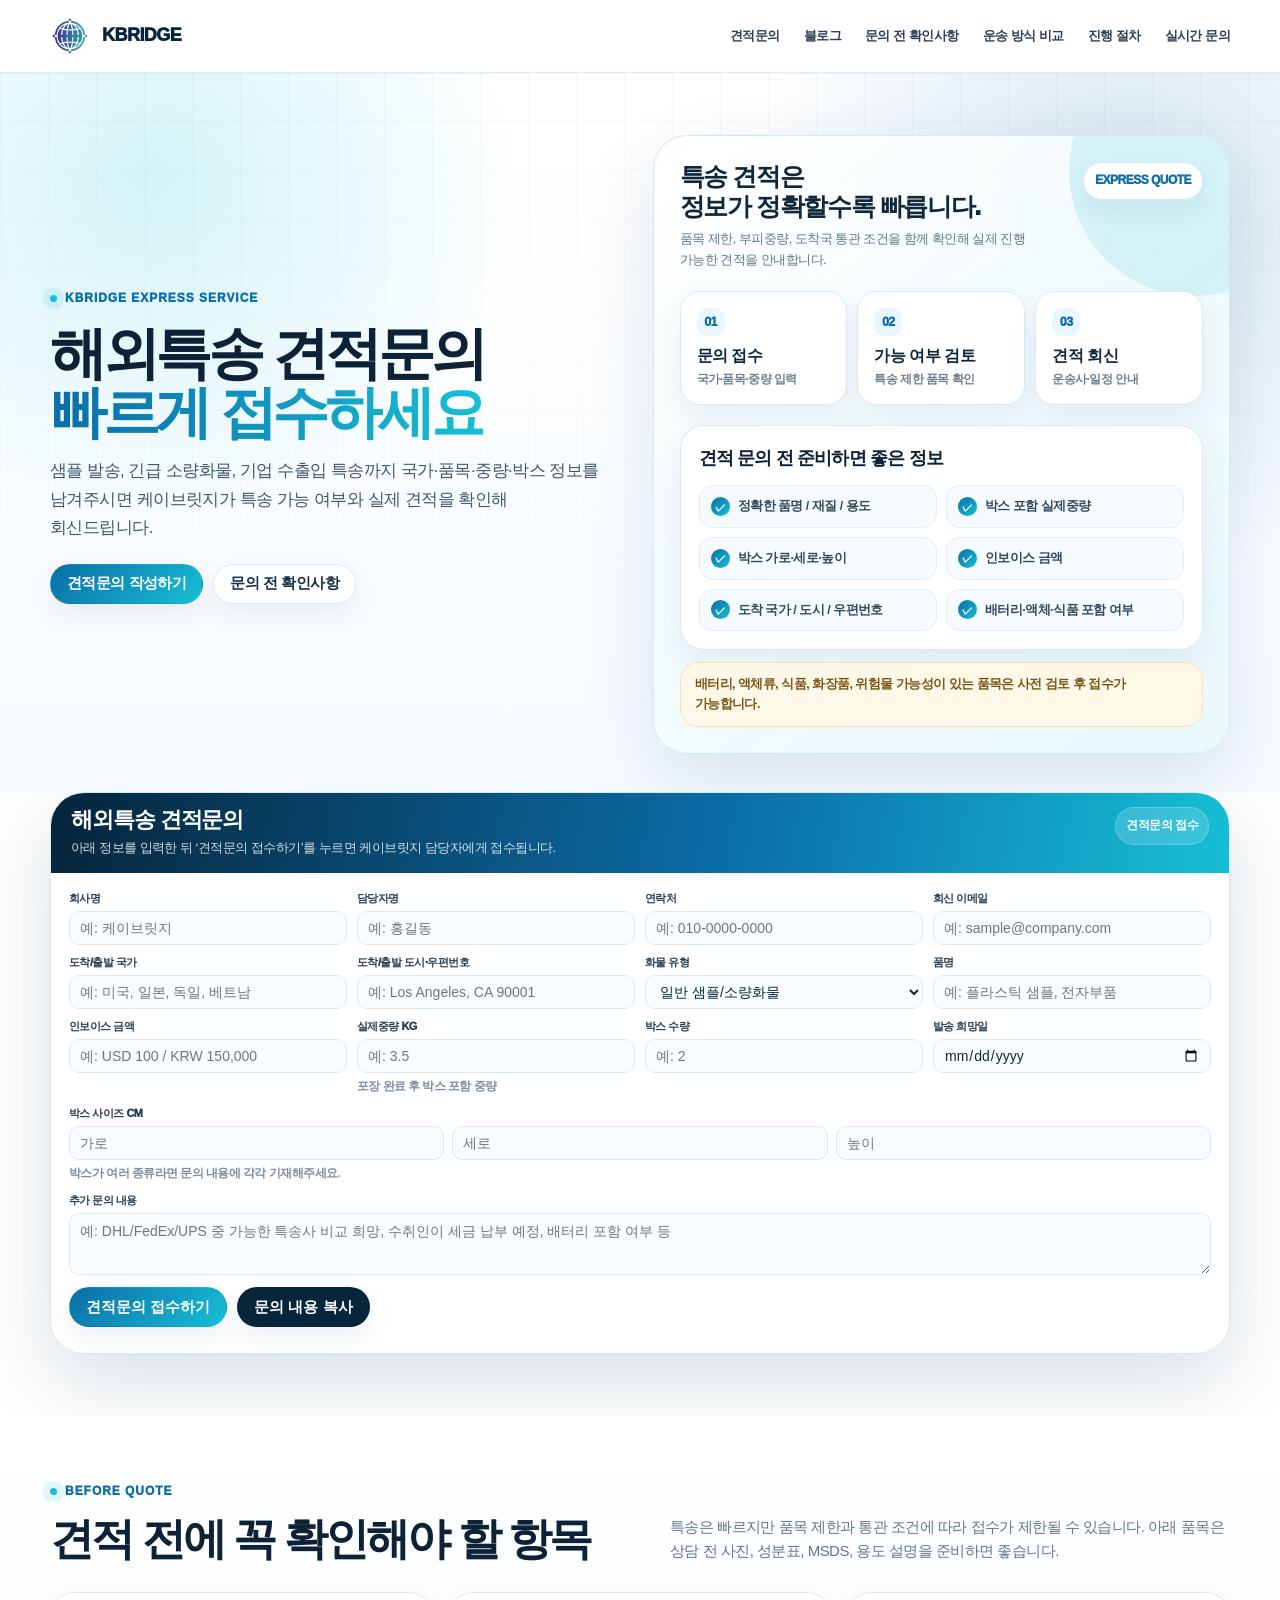
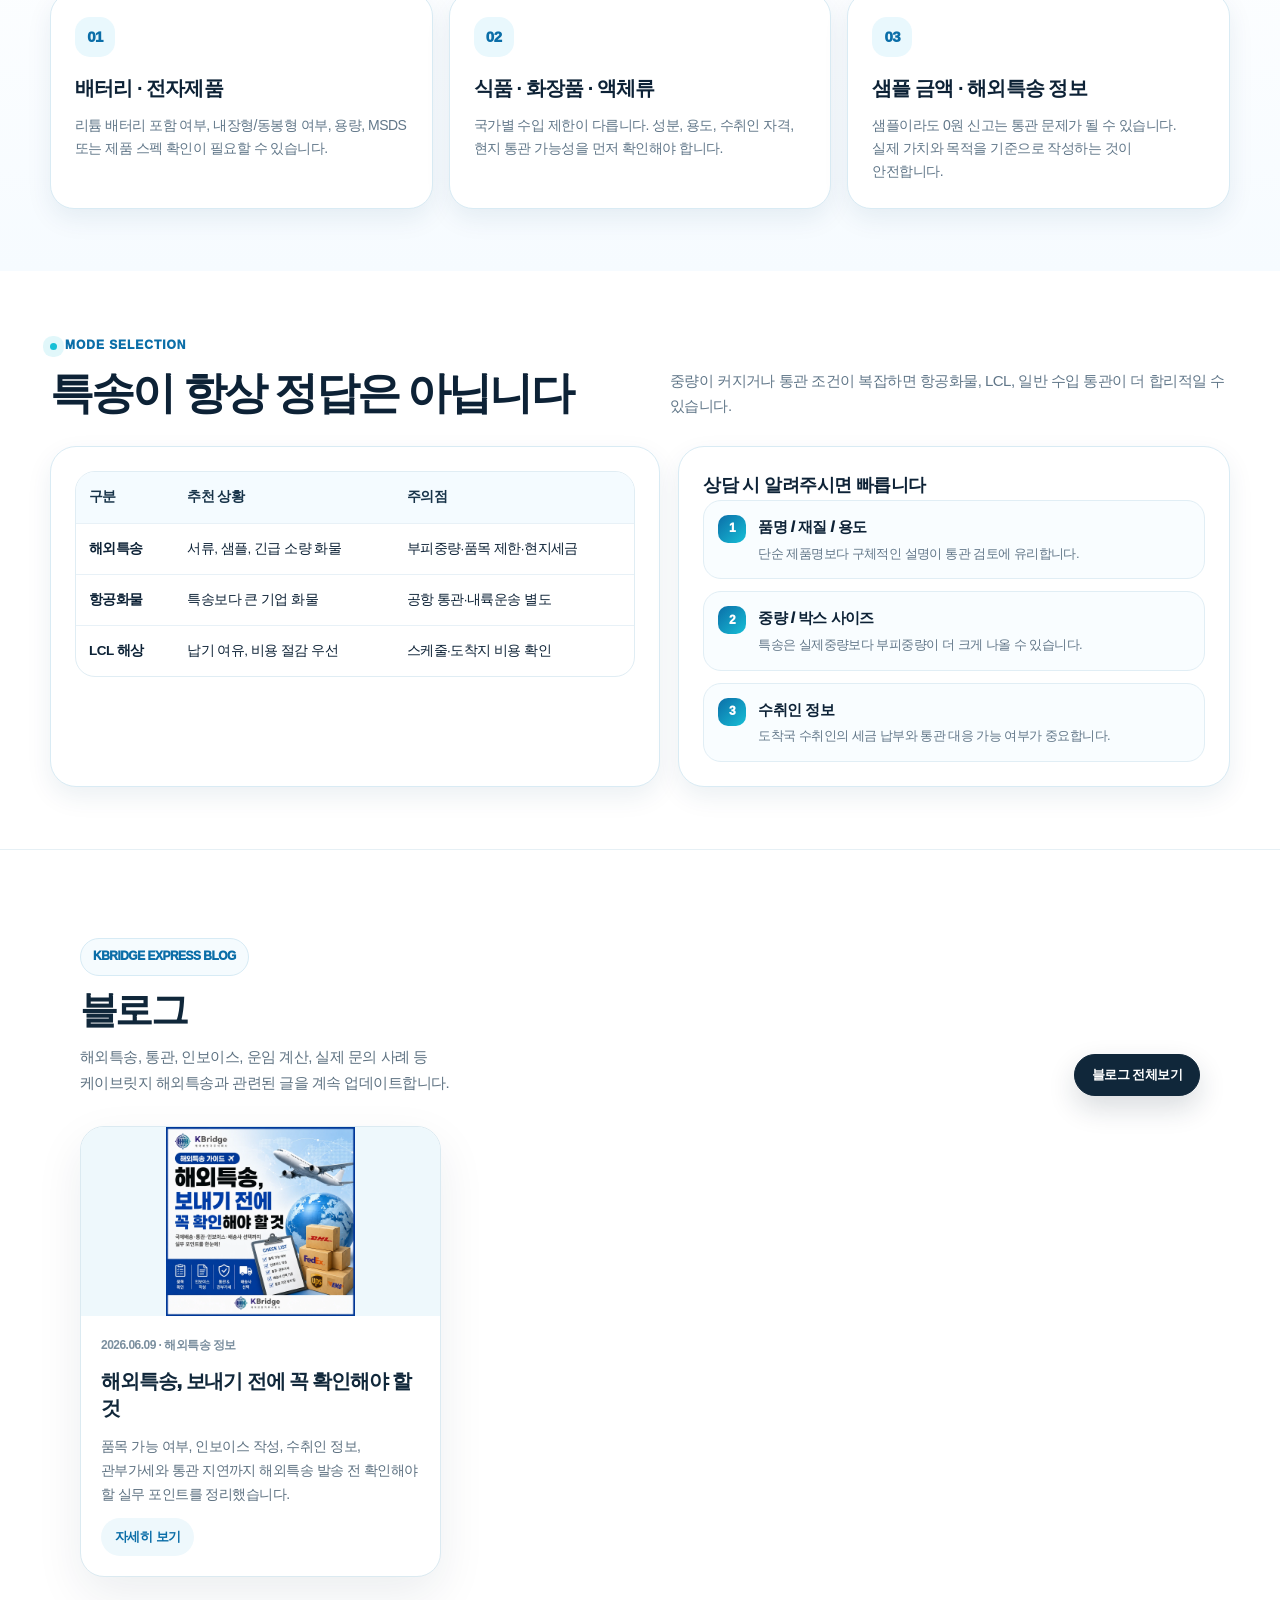
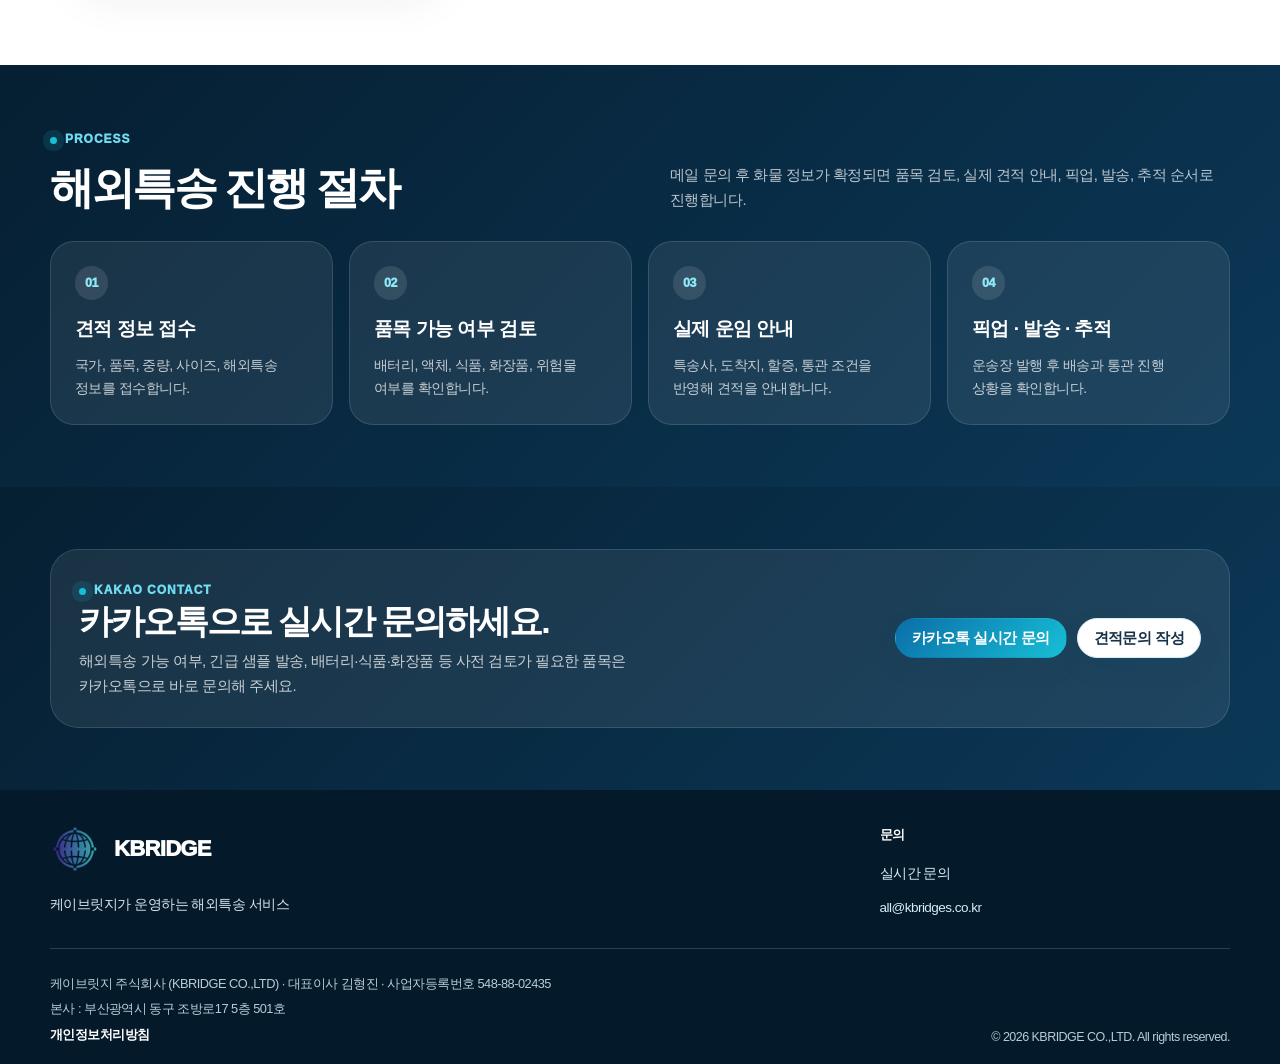
==== commit b9456351: "Add files via upload" ====
--- a/index.html
+++ b/index.html
@@ -1,32 +1,627 @@
-<!DOCTYPE html>
+<!doctype html>
 <html lang="ko">
 <head>
-<meta charset="UTF-8">
-<meta name="viewport" content="width=device-width, initial-scale=1.0">
-<title>케이브릿지 해외특송 | 견적·통관·국제배송</title>
-<meta name="description" content="케이브릿지 해외특송 서비스. 해외특송 견적, 품목 확인, 인보이스, 통관, 배송사 선택과 진행 절차를 안내합니다.">
-<style>
-:root{--navy:#06253b;--navy2:#0a3048;--blue:#0b6ea8;--cyan:#18bfd6;--text:#2d4153;--muted:#64798a;--line:#dceaf1;--soft:#f3f9fc;--white:#fff}
-*{box-sizing:border-box}html{scroll-behavior:smooth}body{margin:0;font-family:"Noto Sans KR","Apple SD Gothic Neo",Arial,sans-serif;color:var(--text);background:#fff;word-break:keep-all}.wrap{width:min(1180px,calc(100% - 40px));margin:auto}
-a{text-decoration:none;color:inherit}.top{position:sticky;top:0;z-index:50;background:rgba(255,255,255,.95);backdrop-filter:blur(16px);border-bottom:1px solid var(--line)}.nav{min-height:76px;display:flex;align-items:center;gap:24px}.brand{display:flex;align-items:center;gap:11px;font-weight:950;color:var(--navy);font-size:20px}.brand img{width:42px;height:42px;object-fit:contain}.menu{margin-left:auto;display:flex;gap:22px;flex-wrap:wrap;font-size:13px;font-weight:850}.menu a:hover{color:var(--blue)}
-.hero{padding:84px 0 74px;background:radial-gradient(circle at 78% 25%,#dff7fb 0,transparent 30%),linear-gradient(135deg,#eef9fd,#fff 64%)}.hero-grid{display:grid;grid-template-columns:1.15fr .85fr;gap:56px;align-items:center}.eyebrow{font-size:12px;letter-spacing:.08em;font-weight:900;color:#0991b5}.hero h1{margin:12px 0 18px;color:var(--navy);font-size:clamp(38px,5vw,66px);line-height:1.08;letter-spacing:-.055em}.hero h1 em{font-style:normal;color:var(--cyan)}.hero p{font-size:17px;line-height:1.8;color:#526a7b;margin:0 0 24px}.actions{display:flex;gap:12px;flex-wrap:wrap}.btn{display:inline-flex;align-items:center;justify-content:center;padding:13px 19px;border-radius:999px;font-size:13px;font-weight:900}.btn.primary{background:linear-gradient(90deg,var(--blue),var(--cyan));color:#fff}.btn.light{background:#fff;border:1px solid var(--line);color:var(--navy)}.hero-card{background:rgba(255,255,255,.92);padding:26px;border:1px solid var(--line);border-radius:26px;box-shadow:0 24px 60px rgba(6,37,59,.12)}.hero-card h3{margin:0 0 13px;color:var(--navy);font-size:22px}.mini-grid{display:grid;grid-template-columns:repeat(3,1fr);gap:10px}.mini{background:#f5fbfd;border:1px solid #e0eff5;border-radius:15px;padding:14px;font-size:12px;line-height:1.55}.mini b{display:block;color:var(--blue);margin-bottom:4px}
-section{padding:78px 0}.section-head{display:flex;align-items:end;justify-content:space-between;gap:20px;margin-bottom:28px}.kicker{color:var(--cyan);font-size:12px;font-weight:950;letter-spacing:.09em}.section-head h2{margin:8px 0 0;color:var(--navy);font-size:clamp(28px,4vw,42px);letter-spacing:-.045em}.section-head p{max-width:540px;color:var(--muted);font-size:14px;line-height:1.75}.quote{background:#f8fcfe}.quote-box{padding:30px;border:1px solid var(--line);border-radius:24px;background:#fff;box-shadow:0 16px 40px rgba(6,37,59,.07)}.form-grid{display:grid;grid-template-columns:repeat(4,1fr);gap:14px}.field{display:flex;flex-direction:column;gap:7px}.field.wide{grid-column:span 2}.field label{font-size:12px;font-weight:850;color:var(--navy)}.field input,.field textarea{width:100%;border:1px solid var(--line);border-radius:12px;padding:12px 13px;font:inherit;background:#fbfdfe}.field textarea{min-height:96px;resize:vertical}.quote-actions{margin-top:16px;display:flex;gap:10px}
-.cards{display:grid;grid-template-columns:repeat(3,1fr);gap:20px}.card{background:#fff;border:1px solid var(--line);border-radius:22px;padding:24px;box-shadow:0 12px 32px rgba(6,37,59,.06)}.card .num{width:34px;height:34px;border-radius:50%;display:grid;place-items:center;background:#e7f8fb;color:#0685a8;font-weight:950;font-size:12px}.card h3{color:var(--navy);margin:16px 0 10px;font-size:19px}.card p{margin:0;color:var(--muted);font-size:14px;line-height:1.72}
-.insight{background:#f5fafc}.blog-card{max-width:380px;background:#fff;border:1px solid var(--line);border-radius:24px;overflow:hidden;box-shadow:0 16px 42px rgba(6,37,59,.09)}.blog-card img{width:100%;aspect-ratio:1/1;object-fit:cover;display:block}.blog-card-body{padding:22px}.blog-card small{color:var(--blue);font-weight:900}.blog-card h3{margin:8px 0 10px;color:var(--navy);font-size:21px;line-height:1.4}.blog-card p{font-size:14px;line-height:1.72;color:var(--muted)}.more{display:inline-flex;margin-top:8px;color:var(--blue);font-weight:900;font-size:13px}
-.process{background:var(--navy);color:#fff}.process .section-head h2{color:#fff}.process .section-head p{color:#b8cedb}.steps{display:grid;grid-template-columns:repeat(4,1fr);gap:14px}.step{background:rgba(255,255,255,.07);border:1px solid rgba(255,255,255,.08);border-radius:18px;padding:22px}.step b{display:block;color:#6ee7f2;font-size:12px}.step h3{margin:12px 0 8px;font-size:18px}.step p{margin:0;color:#bed0dc;font-size:13px;line-height:1.65}
-footer{background:#041a2a;color:#b9cbd8;padding:38px 0 24px}.footer-grid{display:grid;grid-template-columns:1.4fr .6fr;gap:40px}.footer-brand{display:flex;align-items:center;gap:12px;color:#fff;font-size:20px;font-weight:950}.footer-brand img{width:46px;height:46px}.company{font-size:12.5px;line-height:1.9;margin-top:16px}.contact b{color:#fff}.contact a{display:block;margin-top:10px;color:#dff5fb}.copyright{border-top:1px solid rgba(255,255,255,.12);margin-top:24px;padding-top:18px;font-size:12px}
-@media(max-width:900px){.hero-grid{grid-template-columns:1fr}.form-grid{grid-template-columns:repeat(2,1fr)}.cards,.steps{grid-template-columns:repeat(2,1fr)}.menu{gap:13px}.nav{align-items:flex-start;flex-direction:column;padding:12px 0}.menu{margin-left:0}.footer-grid{grid-template-columns:1fr}}
-@media(max-width:580px){.wrap{width:min(100% - 28px,1180px)}.hero{padding:54px 0}.form-grid,.cards,.steps{grid-template-columns:1fr}.field.wide{grid-column:auto}.section-head{align-items:flex-start;flex-direction:column}.mini-grid{grid-template-columns:1fr}.hero-card{padding:19px}}
-</style>
+  <meta charset="utf-8" />
+  <meta name="viewport" content="width=device-width, initial-scale=1" />
+  <title>케이브릿지 KBRIDGE | 해외특송 견적문의</title>
+  <meta name="description" content="해외특송, 샘플 발송, 긴급화물, 수출입 특송 견적 정보를 입력하면 케이브릿지 이메일 문의로 바로 연결됩니다." />
+  <meta name="keywords" content="케이브릿지,KBRIDGE,해외특송 견적문의,국제특송,DHL,FedEx,UPS,EMS,샘플발송,긴급화물,특송 문의" />
+  <meta property="og:title" content="케이브릿지 해외특송 견적문의" />
+  <meta property="og:description" content="국가, 품목, 중량, 박스 사이즈를 입력하고 이메일로 바로 견적을 문의하세요." />
+  <meta property="og:type" content="website" />
+  <style>
+    :root{--bg:#f6fbff;--bg2:#eef8fd;--ink:#0d2236;--text:#31485a;--muted:#6f8394;--line:#d9ebf4;--card:#fff;--brand:#0b6ea8;--brand2:#17bfd6;--navy:#06253b;--sky:#e9f8fd;--green:#24b883;--orange:#ffb44d;--red:#ef6d6d;--shadow:0 18px 55px rgba(9,61,96,.11);--shadow2:0 10px 26px rgba(9,61,96,.08);--radius:26px}
+    *{box-sizing:border-box}html{scroll-behavior:smooth}body{margin:0;font-family:-apple-system,BlinkMacSystemFont,"Pretendard","Noto Sans KR","Apple SD Gothic Neo","Segoe UI",Arial,sans-serif;background:#fff;color:var(--ink);font-size:15px;line-height:1.65;letter-spacing:-.035em;word-break:keep-all}a{text-decoration:none;color:inherit}button,input,select,textarea{font:inherit}h1,h2,h3,p{margin:0}.wrap{width:min(1180px,calc(100% - 40px));margin:0 auto}
+    .topbar{position:sticky;top:0;z-index:80;background:rgba(255,255,255,.9);backdrop-filter:blur(18px);border-bottom:1px solid rgba(217,235,244,.9)}
+    .nav{height:72px;display:flex;align-items:center;gap:24px}.logo{display:flex;align-items:center;gap:12px;color:var(--navy)}.brand-icon{display:block;width:40px;height:40px;object-fit:contain;flex:0 0 40px}.logo-text{display:flex;align-items:center;font-size:18px;font-weight:950;letter-spacing:-.03em;color:var(--navy)}.menu{display:flex;align-items:center;gap:24px;margin-left:auto;font-size:13px;font-weight:850;color:#2d4153}.menu a{position:relative;padding:8px 0;white-space:nowrap}.menu a:after{content:"";position:absolute;left:0;bottom:0;width:0;height:2px;border-radius:10px;background:linear-gradient(90deg,var(--brand),var(--brand2));transition:.2s}.menu a:hover:after{width:100%}
+    .hamb{display:none;margin-left:auto;width:42px;height:42px;border:1px solid var(--line);border-radius:14px;background:#fff;align-items:center;justify-content:center}.hamb span,.hamb span:before,.hamb span:after{display:block;width:18px;height:2px;background:var(--navy);border-radius:5px;position:relative}.hamb span:before,.hamb span:after{content:"";position:absolute;left:0}.hamb span:before{top:-6px}.hamb span:after{top:6px}.mobile-menu{display:none}.mobile-menu a{display:block;padding:12px 0;border-bottom:1px solid #edf4f8;font-weight:850;color:#344b5d}
+    .btn{display:inline-flex;align-items:center;justify-content:center;gap:8px;min-height:40px;padding:0 16px;border-radius:999px;font-weight:950;border:1px solid transparent;box-shadow:var(--shadow2);transition:.2s;cursor:pointer}.btn.primary{background:linear-gradient(135deg,var(--brand),var(--brand2));color:#fff}.btn.dark{background:var(--navy);color:#fff}.btn.ghost{background:#fff;border-color:var(--line);color:#163148}.btn:hover{transform:translateY(-3px);box-shadow:0 16px 36px rgba(9,61,96,.15)}
+    .hero{position:relative;isolation:isolate;padding:62px 0 38px;background:radial-gradient(circle at 12% 14%,rgba(23,191,214,.18),transparent 28%),radial-gradient(circle at 88% 18%,rgba(11,110,168,.17),transparent 30%),linear-gradient(180deg,#fff 0%,var(--bg) 100%);overflow:hidden}.hero:before{content:"";position:absolute;inset:0;background-image:linear-gradient(rgba(11,110,168,.06) 1px,transparent 1px),linear-gradient(90deg,rgba(11,110,168,.06) 1px,transparent 1px);background-size:48px 48px;mask-image:linear-gradient(180deg,rgba(0,0,0,.72),transparent 82%);z-index:-1}
+    .hero-inner{display:grid;grid-template-columns:minmax(0,.88fr) minmax(420px,.9fr);gap:38px;align-items:center}.hero-copy{max-width:760px}
+    .eyebrow,.kicker{display:inline-flex;align-items:center;gap:8px;font-size:12px;font-weight:950;color:var(--brand);text-transform:uppercase;letter-spacing:.08em}.eyebrow:before,.kicker:before{content:"";width:7px;height:7px;border-radius:50%;background:var(--brand2);box-shadow:0 0 0 7px rgba(23,191,214,.13)}
+    .hero h1{margin-top:14px;font-size:clamp(34px,4.45vw,58px);line-height:1.03;letter-spacing:-.075em;font-weight:950}.accent{background:linear-gradient(90deg,var(--brand),var(--brand2));-webkit-background-clip:text;background-clip:text;color:transparent}.hero p{margin-top:16px;max-width:760px;font-size:17px;color:#40586b}
+    .express-panel{position:relative;min-height:430px;border-radius:34px;background:linear-gradient(145deg,rgba(255,255,255,.88),rgba(232,248,253,.96));border:1px solid rgba(205,234,246,.95);box-shadow:0 26px 70px rgba(9,61,96,.12);overflow:hidden;padding:26px}
+    .express-panel:before{content:"";position:absolute;right:-90px;top:-90px;width:250px;height:250px;border-radius:50%;background:rgba(23,191,214,.14)}
+    .panel-title{position:relative;z-index:2;display:flex;align-items:flex-start;justify-content:space-between;gap:16px;margin-bottom:20px}
+    .panel-title h2{font-size:25px;line-height:1.18;letter-spacing:-.055em;font-weight:950;color:#10273a}
+    .panel-title p{margin-top:7px;font-size:13px;color:#617789;max-width:360px}
+    .panel-badge{flex:0 0 auto;border-radius:999px;background:#fff;border:1px solid #d7ebf5;color:#0b6ea8;font-size:12px;font-weight:950;padding:8px 11px;box-shadow:0 10px 24px rgba(9,61,96,.07)}
+    .express-flow{position:relative;z-index:2;display:grid;grid-template-columns:repeat(3,1fr);gap:10px;margin:20px 0}
+    .flow-card{border:1px solid #d9ebf4;background:#fff;border-radius:20px;padding:16px;box-shadow:0 12px 28px rgba(9,61,96,.07)}
+    .flow-card small{display:inline-flex;width:28px;height:28px;border-radius:10px;align-items:center;justify-content:center;background:#e9f8fd;color:#0b6ea8;font-weight:950}
+    .flow-card b{display:block;margin-top:10px;font-size:16px;line-height:1.25;color:#10273a}
+    .flow-card span{display:block;margin-top:5px;font-size:12px;color:#6d8190;font-weight:800;line-height:1.4}
+    .panel-check{position:relative;z-index:2;background:#fff;border:1px solid #d9ebf4;border-radius:24px;padding:18px;box-shadow:0 14px 34px rgba(9,61,96,.08)}
+    .panel-check h3{font-size:18px;letter-spacing:-.045em;margin-bottom:12px}
+    .check-row{display:grid;grid-template-columns:repeat(2,1fr);gap:9px}
+    .check-row span{display:flex;align-items:center;gap:8px;border-radius:14px;background:#f6fbff;border:1px solid #e1eef5;padding:10px 11px;font-size:12.5px;font-weight:900;color:#31485a}
+    .check-row span:before{content:"✓";display:inline-grid;place-items:center;width:19px;height:19px;border-radius:50%;background:linear-gradient(135deg,#0b6ea8,#17bfd6);color:#fff;font-size:11px;font-weight:950}
+    .panel-note{position:relative;z-index:2;margin-top:12px;border-radius:18px;background:#fff8e8;border:1px solid #ffe0a8;color:#7b5314;padding:12px 14px;font-size:12.5px;font-weight:850;line-height:1.55}.hero-actions{display:flex;gap:10px;flex-wrap:wrap;margin-top:22px;margin-bottom:0}
+    .section{padding:62px 0}.section.soft{background:linear-gradient(180deg,#fff,var(--bg))}.section.dark{background:linear-gradient(135deg,#061f32,#0b3857);color:#fff}.head{display:flex;justify-content:space-between;gap:24px;align-items:flex-end;margin-bottom:28px}.head h2{margin-top:11px;font-size:clamp(28px,3.4vw,45px);line-height:1.15;letter-spacing:-.065em;font-weight:950}.lead{max-width:560px;color:#617789}.dark .lead{color:rgba(255,255,255,.72)}
+    .quote-section{padding-top:0}.quote-shell{background:rgba(255,255,255,.97);border:1px solid #d5ebf6;border-radius:34px;box-shadow:0 28px 80px rgba(9,61,96,.16);overflow:hidden}.quote-head{padding:14px 20px;background:linear-gradient(100deg,#06253b,#0b6ea8 58%,#17bfd6);color:#fff;display:flex;justify-content:space-between;align-items:flex-start;gap:18px}.quote-head h2{font-size:22px;line-height:1.2;letter-spacing:-.05em}.quote-head p{margin-top:4px;color:rgba(255,255,255,.82);font-size:13px}.badge{display:inline-flex;align-items:center;gap:6px;padding:8px 10px;border-radius:999px;background:rgba(255,255,255,.16);border:1px solid rgba(255,255,255,.22);font-size:12px;font-weight:950;white-space:nowrap}.quote-body{padding:16px 18px;background:#fff}
+    .form-grid{display:grid;grid-template-columns:repeat(4,1fr);gap:8px 10px}.field{display:flex;flex-direction:column;gap:4px}.field.full{grid-column:1/-1}.field label{font-size:11px;font-weight:950;color:#263f53}.field input,.field select,.field textarea{width:100%;border:1px solid #d8e9f2;border-radius:10px;background:#f8fcff;color:#10273a;padding:6px 10px;min-height:34px;height:34px;outline:none;transition:.18s;font-size:14px}.field input:focus,.field select:focus,.field textarea:focus{border-color:#68cce1;background:#fff;box-shadow:0 0 0 4px rgba(23,191,214,.12)}.field small{color:#7b8d9d;font-size:11.5px;font-weight:760}.inline{display:grid;grid-template-columns:repeat(3,1fr);gap:8px}
+    .action-row{display:flex;gap:10px;flex-wrap:wrap;margin-top:12px}.submit-status{margin-top:10px;font-size:12.5px;font-weight:850;color:#0b6ea8}.btn:disabled{opacity:.62;cursor:not-allowed;transform:none;box-shadow:none}
+    .card-grid{display:grid;grid-template-columns:repeat(3,1fr);gap:16px}.card{background:#fff;border:1px solid var(--line);border-radius:24px;padding:24px;box-shadow:var(--shadow2)}.card .num{display:inline-flex;width:40px;height:40px;border-radius:15px;background:var(--sky);color:var(--brand);align-items:center;justify-content:center;font-weight:950}.card h3{margin-top:15px;font-size:20px;letter-spacing:-.045em}.card p{margin-top:9px;color:#617789;font-size:14px}
+    .compare{display:grid;grid-template-columns:1.05fr .95fr;gap:18px}.panel{background:#fff;border:1px solid var(--line);border-radius:26px;padding:24px;box-shadow:var(--shadow2)}.table{width:100%;border-collapse:separate;border-spacing:0;overflow:hidden;border:1px solid #e0edf4;border-radius:20px}.table th,.table td{padding:14px 13px;border-bottom:1px solid #e8f1f7;text-align:left;font-size:13.5px}.table th{background:#f4fbff;color:#173349;font-weight:950}.table tr:last-child td{border-bottom:0}.checklist{display:grid;gap:12px}.check{display:flex;gap:12px;padding:14px;border:1px solid #e1eef5;background:#f9fdff;border-radius:18px}.check i{flex:0 0 28px;width:28px;height:28px;border-radius:10px;background:linear-gradient(135deg,var(--brand),var(--brand2));color:#fff;display:grid;place-items:center;font-style:normal;font-weight:950;font-size:12px}.check b{display:block;font-weight:950}.check span{display:block;color:#627789;font-size:13px;margin-top:3px}
+    .process-grid{display:grid;grid-template-columns:repeat(4,1fr);gap:16px}.step{background:rgba(255,255,255,.08);border:1px solid rgba(255,255,255,.12);border-radius:24px;padding:24px}.step small{display:inline-flex;padding:7px 10px;border-radius:999px;background:rgba(255,255,255,.11);color:#8de9f8;font-weight:950}.step h3{margin-top:13px;font-size:19px}.step p{margin-top:9px;color:rgba(255,255,255,.75);font-size:14px}
+    .cta{display:flex;justify-content:space-between;align-items:center;gap:20px;padding:28px;border:1px solid rgba(255,255,255,.12);background:rgba(255,255,255,.08);border-radius:28px}.cta h2{font-size:34px;line-height:1.08;letter-spacing:-.06em}.cta p{margin-top:10px;color:rgba(255,255,255,.76);max-width:620px}
+    .footer{padding:34px 0 16px;background:#041a2a;color:#a9c0d3}
+    .footer-top{display:grid;grid-template-columns:1.45fr .65fr;gap:48px;align-items:flex-start}
+    .footer-brand{display:flex;align-items:center;gap:14px;font-weight:950;color:#fff;margin-bottom:18px}.footer-brand .brand-icon{width:50px;height:50px;flex:0 0 50px}.footer-brand .brand-copy{display:flex;flex-direction:column;align-items:flex-start;font-size:22px;font-weight:950;letter-spacing:-.03em;color:#fff;line-height:1.08}
+    .footer-brand strong{font-size:19px;font-weight:950;letter-spacing:-.03em}
+    .footer-brand small{font-size:12px;font-weight:900;color:#d6edfa;margin-top:6px}
+    .footer-desc{max-width:720px;font-size:14px;line-height:1.8;color:#d6e5ef}
+    .footer-contact-title,.footer-policy-title{font-size:13px;font-weight:950;color:#fff;margin-bottom:18px}
+    .footer-contact a{display:block;color:#d6edfa;font-size:13.5px;margin-top:12px}
+    .footer-divider{height:1px;background:rgba(255,255,255,.16);margin:28px 0 22px}
+    .footer-bottom{display:flex;justify-content:space-between;gap:20px;align-items:flex-end}
+    .footer-company{font-size:12.8px;line-height:2;color:#b8cbd9}
+    .footer-company .policy-link{position:relative;z-index:20;cursor:pointer;pointer-events:auto;color:#fff;font-weight:950}
+    .footer-copy{font-size:12.5px;color:#b8cbd9;white-space:nowrap}
+    .reveal{opacity:0;transform:translateY(26px);transition:opacity .6s ease, transform .6s ease}.reveal.show{opacity:1;transform:none}.delay1{transition-delay:.08s}.delay2{transition-delay:.16s}.delay3{transition-delay:.24s}
+    .field textarea{height:62px;min-height:62px;resize:vertical}@media (max-width:1100px){.hero-inner{grid-template-columns:1fr}.form-grid{grid-template-columns:repeat(2,1fr)}.process-grid{grid-template-columns:repeat(2,1fr)}.mini-meta{grid-template-columns:repeat(2,1fr)}}
+    @media (max-width:860px){.brand-icon{width:34px;height:34px;flex-basis:34px}.logo-text{font-size:16px}.footer-brand .brand-icon{width:42px;height:42px;flex-basis:42px}.footer-brand .brand-copy{font-size:20px}.express-flow,.check-row{grid-template-columns:1fr}.express-panel{padding:20px}.panel-title{display:block}.panel-badge{display:inline-flex;margin-top:12px}.menu{display:none}.hamb{display:flex}.mobile-menu.open{display:block;padding:0 0 14px}.head,.compare,.cta{grid-template-columns:1fr;display:grid}.footer-top,.footer-bottom{grid-template-columns:1fr;display:grid}.footer-copy{white-space:normal}.card-grid,.process-grid{grid-template-columns:1fr}.hero h1{font-size:clamp(34px,10vw,54px)}.mini-meta{grid-template-columns:1fr}.form-grid,.inline{grid-template-columns:1fr}.quote-head{flex-direction:column;align-items:flex-start}.wrap{width:min(100% - 28px,1180px)}}
+  
+    .success-modal{position:fixed;inset:0;z-index:9999;display:none;align-items:center;justify-content:center;padding:20px;background:rgba(3,18,31,.52);backdrop-filter:blur(8px)}
+    .success-modal.show{display:flex}
+    .success-box{width:min(420px,100%);border-radius:28px;background:#fff;border:1px solid #d9ebf4;box-shadow:0 30px 90px rgba(0,0,0,.22);padding:30px;text-align:center;color:#10273a}
+    .success-icon{width:58px;height:58px;margin:0 auto 16px;border-radius:50%;display:grid;place-items:center;background:linear-gradient(135deg,#0b6ea8,#17bfd6);color:#fff;font-size:30px;font-weight:950}
+    .success-box h3{font-size:24px;line-height:1.25;letter-spacing:-.055em;margin:0}
+    .success-box p{margin-top:12px;color:#526b7f;font-size:14px;line-height:1.7}
+    .success-box .btn{margin-top:20px;min-width:132px}
+
+  
+    .blog-section{
+      padding:88px 0;
+      background:#ffffff;
+      border-top:1px solid #e6f0f5;
+    }
+    .blog-section .container{
+      width:min(1120px, calc(100% - 40px));
+      margin:0 auto;
+    }
+    .blog-head{
+      display:flex;
+      align-items:flex-end;
+      justify-content:space-between;
+      gap:28px;
+      margin-bottom:30px;
+    }
+    .blog-head h2{
+      margin:0;
+      font-size:38px;
+      line-height:1.16;
+      letter-spacing:-.07em;
+      color:#10273a;
+    }
+    .blog-head p{
+      margin:12px 0 0;
+      color:#5d7181;
+      line-height:1.75;
+      font-size:15px;
+      max-width:720px;
+    }
+    .blog-badge{
+      display:inline-flex;
+      align-items:center;
+      gap:8px;
+      border:1px solid #d7ebf5;
+      background:#f5fbfe;
+      border-radius:999px;
+      padding:8px 12px;
+      color:#0b6ea8;
+      font-size:12px;
+      font-weight:950;
+      margin-bottom:12px;
+    }
+    .blog-actions{
+      flex:0 0 auto;
+      display:flex;
+      justify-content:flex-end;
+      align-items:center;
+    }
+    .blog-filter{
+      display:inline-flex;
+      align-items:center;
+      justify-content:center;
+      height:42px;
+      padding:0 17px;
+      border-radius:999px;
+      background:#10273a;
+      color:#ffffff;
+      border:1px solid #10273a;
+      font-size:13px;
+      font-weight:950;
+      text-decoration:none;
+      white-space:nowrap;
+      box-shadow:0 12px 28px rgba(16,39,58,.16);
+    }
+    .blog-grid{
+      display:grid;
+      grid-template-columns:repeat(3, minmax(0, 1fr));
+      gap:18px;
+      align-items:stretch;
+    }
+    .blog-card{
+      min-width:0;
+      background:#ffffff;
+      border:1px solid #dbeaf1;
+      border-radius:24px;
+      overflow:hidden;
+      box-shadow:0 18px 48px rgba(16,39,58,.08);
+      display:flex;
+      flex-direction:column;
+      min-height:342px;
+    }
+    .blog-thumb{
+      height:128px;
+      background:linear-gradient(135deg,#0b6ea8 0%,#19c2d7 100%);
+      position:relative;
+      display:flex;
+      align-items:flex-end;
+      padding:18px;
+      color:#fff;
+      overflow:hidden;
+    }
+    .blog-thumb:before{
+      content:"";
+      position:absolute;
+      inset:0;
+      background:
+        radial-gradient(circle at 78% 20%,rgba(255,255,255,.42),transparent 30%),
+        linear-gradient(135deg,rgba(255,255,255,.08),rgba(255,255,255,0));
+    }
+    .blog-thumb span{
+      position:relative;
+      z-index:1;
+      display:inline-flex;
+      align-items:center;
+      border:1px solid rgba(255,255,255,.38);
+      border-radius:999px;
+      padding:6px 10px;
+      background:rgba(255,255,255,.14);
+      backdrop-filter:blur(4px);
+      font-size:12px;
+      font-weight:950;
+    }
+    .blog-body{
+      padding:20px;
+      display:flex;
+      flex-direction:column;
+      gap:12px;
+      flex:1;
+    }
+    .blog-meta{
+      color:#7b8f9f;
+      font-size:12px;
+      font-weight:850;
+    }
+    .blog-title{
+      font-size:20px;
+      line-height:1.35;
+      letter-spacing:-.055em;
+      color:#10273a;
+      font-weight:950;
+      margin:0;
+    }
+    .blog-excerpt{
+      font-size:14px;
+      line-height:1.72;
+      color:#5d7181;
+      margin:0;
+      flex:1;
+    }
+    .blog-read{
+      align-self:flex-start;
+      display:inline-flex;
+      align-items:center;
+      justify-content:center;
+      min-height:38px;
+      padding:0 14px;
+      border-radius:999px;
+      background:#eef8fc;
+      color:#0b6ea8;
+      font-size:13px;
+      font-weight:950;
+      text-decoration:none;
+    }
+    @media(max-width:900px){
+      .blog-section{padding:58px 0}
+      .blog-head{display:block}
+      .blog-actions{justify-content:flex-start;margin-top:18px}
+      .blog-grid{grid-template-columns:1fr}
+      .blog-write-guide{grid-template-columns:1fr}
+      .blog-checks{grid-template-columns:1fr}
+      .blog-head h2{font-size:30px}
+    }
+
+  
+    .blog-thumb img{width:100%;height:100%;object-fit:cover;display:block}
+    .blog-hero-image{width:100%;border-radius:24px;overflow:hidden;border:1px solid #dbeaf1;box-shadow:0 18px 48px rgba(16,39,58,.08);margin:22px 0 0}
+    .blog-hero-image img{width:100%;display:block}
+
+  
+    .blog-thumb{
+      height:auto !important;
+      aspect-ratio:1200/630;
+      padding:0 !important;
+      align-items:stretch !important;
+      background:#eef8fc !important;
+    }
+    .blog-thumb:before{display:none !important}
+    .blog-thumb img{
+      width:100% !important;
+      height:100% !important;
+      object-fit:contain !important;
+      display:block !important;
+      background:#eef8fc;
+    }
+
+  </style>
 </head>
 <body>
-<header class="top" id="top"><div class="wrap"><nav class="nav"><a class="brand" href="./index.html"><img src="./assets/kbridge-icon.png" alt="케이브릿지 로고"><span>KBRIDGE</span></a><div class="menu"><a href="#top">해외특송 메인</a><a href="./blog/index.html">블로그</a><a href="#quote">견적문의</a><a href="#carrier">운송 방식 선택</a><a href="#process">진행 절차</a><a href="https://pf.kakao.com/_baLgb/chat" target="_blank" rel="noopener">실시간 문의</a></div></nav></div></header>
-<main>
-<section class="hero"><div class="wrap hero-grid"><div><div class="eyebrow">KBRIDGE EXPRESS SERVICE</div><h1>해외특송 견적문의<br><em>빠르게 접수하세요</em></h1><p>샘플 발송, 긴급 소화물, 기업 수출입 특송까지 국가·품목·중량·부피 조건을 확인하고 적합한 운송 방식을 안내합니다.</p><div class="actions"><a class="btn primary" href="#quote">견적문의 접수하기</a><a class="btn light" href="./blog/index.html">물류 정보 확인하기</a></div></div><aside class="hero-card"><h3>특송 견적은 정보가 정확할수록 빠릅니다.</h3><div class="mini-grid"><div class="mini"><b>01</b>출발지·도착국</div><div class="mini"><b>02</b>가로·세로·높이</div><div class="mini"><b>03</b>품목·신고가격</div></div></aside></div></section>
-<section class="quote" id="quote"><div class="wrap"><div class="section-head"><div><div class="kicker">EXPRESS QUOTE</div><h2>해외특송 견적문의</h2></div><p>아래 정보를 남겨주시면 확인 후 회신드립니다.</p></div><div class="quote-box"><div class="form-grid"><div class="field"><label>회사명</label><input placeholder="회사명"></div><div class="field"><label>담당자명</label><input placeholder="담당자명"></div><div class="field"><label>연락처</label><input placeholder="010-0000-0000"></div><div class="field"><label>이메일</label><input placeholder="sample@company.com"></div><div class="field"><label>출발 국가</label><input placeholder="대한민국"></div><div class="field"><label>도착 국가</label><input placeholder="미국"></div><div class="field"><label>중량</label><input placeholder="예: 5 kg"></div><div class="field"><label>박스 크기</label><input placeholder="예: 30×20×15 cm"></div><div class="field wide"><label>품목명</label><input placeholder="예: 전자부품 샘플"></div><div class="field wide"><label>추가 요청사항</label><textarea placeholder="수량, 신고가격, 희망 발송일 등을 적어주세요."></textarea></div></div><div class="quote-actions"><a class="btn primary" href="mailto:all@kbridges.co.kr">이메일로 문의하기</a><a class="btn light" href="https://pf.kakao.com/_baLgb/chat" target="_blank" rel="noopener">카카오톡 문의</a></div></div></div></section>
-<section id="carrier"><div class="wrap"><div class="section-head"><div><div class="kicker">BEFORE QUOTE</div><h2>견적 전에 꼭 확인해야 할 항목</h2></div><p>배터리·전자제품, 식품·화장품·액체류, 샘플·인보이스 등 품목 특성에 따라 접수와 통관 기준이 달라집니다.</p></div><div class="cards"><article class="card"><div class="num">01</div><h3>배터리·전자제품</h3><p>리튬배터리 포함 여부, 전력량, 포장 상태를 먼저 확인합니다.</p></article><article class="card"><div class="num">02</div><h3>식품·화장품·액체류</h3><p>성분, 용량, 사용 목적과 도착국 수입 제한을 확인합니다.</p></article><article class="card"><div class="num">03</div><h3>샘플·인보이스</h3><p>구체적인 품명, 수량, 단가, 원산지와 발송 목적을 정리합니다.</p></article></div></div></section>
-<section class="insight" id="insight"><div class="wrap"><div class="section-head"><div><div class="kicker">KBRIDGE EXPRESS BLOG</div><h2>블로그</h2></div><p>해외특송·통관·인보이스·운임 실무 정보를 정리합니다.</p></div><article class="blog-card"><a href="./blog/overseas-express-checklist.html"><img src="./blog/images/thumbnail-express-logistics-square.webp" alt="해외특송 보내기 전 체크리스트"><div class="blog-card-body"><small>해외특송 가이드</small><h3>해외특송, 보내기 전에 꼭 확인해야 할 것</h3><p>품목 가능 여부, 인보이스 작성, 통관 지연, 관부가세와 배송사 선택 기준을 실무 중심으로 정리했습니다.</p><span class="more">자세히 보기 →</span></div></a></article></div></section>
-<section class="process" id="process"><div class="wrap"><div class="section-head"><div><div class="kicker">PROCESS</div><h2>해외특송 진행 절차</h2></div><p>문의 접수부터 픽업·추적까지 단계별로 확인합니다.</p></div><div class="steps"><div class="step"><b>01</b><h3>견적 정보 접수</h3><p>국가, 품목, 중량, 박스 크기와 신고가격을 확인합니다.</p></div><div class="step"><b>02</b><h3>품목 가능 여부 검토</h3><p>배터리, 액체, 식품, 화학제품 등 제한 여부를 확인합니다.</p></div><div class="step"><b>03</b><h3>서류 확인</h3><p>인보이스 품명, 가격, 원산지와 용도를 점검합니다.</p></div><div class="step"><b>04</b><h3>픽업·발송·추적</h3><p>운송장 발행 후 배송 및 통관 진행 상황을 확인합니다.</p></div></div></div></section>
-</main>
-<footer><div class="wrap"><div class="footer-grid"><div><a class="footer-brand" href="./index.html"><img src="./assets/kbridge-icon.png" alt="케이브릿지 로고"><span>KBRIDGE</span></a><div class="company">케이브릿지 주식회사 (KBRIDGE CO.,LTD) · 대표이사 김형진 · 사업자등록번호 548-88-02435<br>본사 : 부산광역시 동구 조방로17 5층 501호<br><a href="https://kbridges.co.kr/policy/private" target="_blank" rel="noopener noreferrer">개인정보처리방침</a></div></div><div class="contact"><b>문의</b><a href="https://pf.kakao.com/_baLgb/chat" target="_blank" rel="noopener">실시간 문의</a><a href="mailto:all@kbridges.co.kr">all@kbridges.co.kr</a></div></div><div class="copyright">© 2026 KBRIDGE CO.,LTD. All rights reserved.</div></div></footer>
-</body></html>+  <header class="topbar" id="top">
+    <div class="wrap">
+      <nav class="nav">
+        <a class="logo" href="#top" aria-label="KBRIDGE 홈"><img class="brand-icon" src="assets/kbridge-icon.png" alt="KBRIDGE 아이콘"><span class="logo-text">KBRIDGE</span></a>
+        <div class="menu"><a href="#quote">견적문의</a>
+          <a href="#blog">블로그</a><a href="#check">문의 전 확인사항</a><a href="#compare">운송 방식 비교</a><a href="#process">진행 절차</a><a href="#contact">실시간 문의</a></div>
+        <button class="hamb" id="hamb" aria-label="메뉴 열기"><span></span></button>
+      </nav>
+      <div class="mobile-menu" id="mobileMenu"><a href="#quote">견적문의</a><a href="#blog">블로그</a><a href="#check">문의 전 확인사항</a><a href="#compare">운송 방식 비교</a><a href="#process">진행 절차</a><a href="#contact">실시간 문의</a></div>
+    </div>
+  </header>
+  <main>
+    <section class="hero">
+      <div class="wrap hero-inner">
+        <div class="hero-copy reveal show">
+          <div class="eyebrow">KBRIDGE EXPRESS SERVICE</div>
+          <h1>해외특송 견적문의<br><span class="accent">빠르게 접수하세요</span></h1>
+          <p>샘플 발송, 긴급 소량화물, 기업 수출입 특송까지 국가·품목·중량·박스 정보를 남겨주시면 케이브릿지가 특송 가능 여부와 실제 견적을 확인해 회신드립니다.</p>
+          <div class="hero-actions"><a class="btn primary" href="#quote">견적문의 작성하기</a><a class="btn ghost" href="#check">문의 전 확인사항</a></div>
+        </div>
+        <div class="express-panel reveal delay1" aria-label="해외특송 문의 안내 패널">
+          <div class="panel-title">
+            <div>
+              <h2>특송 견적은<br>정보가 정확할수록 빠릅니다.</h2>
+              <p>품목 제한, 부피중량, 도착국 통관 조건을 함께 확인해 실제 진행 가능한 견적을 안내합니다.</p>
+            </div>
+            <span class="panel-badge">EXPRESS QUOTE</span>
+          </div>
+
+          <div class="express-flow">
+            <div class="flow-card"><small>01</small><b>문의 접수</b><span>국가·품목·중량 입력</span></div>
+            <div class="flow-card"><small>02</small><b>가능 여부 검토</b><span>특송 제한 품목 확인</span></div>
+            <div class="flow-card"><small>03</small><b>견적 회신</b><span>운송사·일정 안내</span></div>
+          </div>
+
+          <div class="panel-check">
+            <h3>견적 문의 전 준비하면 좋은 정보</h3>
+            <div class="check-row">
+              <span>정확한 품명 / 재질 / 용도</span>
+              <span>박스 포함 실제중량</span>
+              <span>박스 가로·세로·높이</span>
+              <span>인보이스 금액</span>
+              <span>도착 국가 / 도시 / 우편번호</span>
+              <span>배터리·액체·식품 포함 여부</span>
+            </div>
+          </div>
+
+          <div class="panel-note">배터리, 액체류, 식품, 화장품, 위험물 가능성이 있는 품목은 사전 검토 후 접수가 가능합니다.</div>
+        </div>
+      </div>
+    </section>
+
+
+    <section class="section quote-section" id="quote">
+      <div class="wrap">
+        <div class="quote-shell reveal show">
+          <div class="quote-head"><div><h2>해외특송 견적문의</h2><p>아래 정보를 입력한 뒤 ‘견적문의 접수하기’를 누르면 케이브릿지 담당자에게 접수됩니다.</p></div><span class="badge">견적문의 접수</span></div>
+          <div class="quote-body">
+            <form id="quoteForm"><div class="form-grid">
+              <div class="field"><label for="company">회사명</label><input id="company" placeholder="예: 케이브릿지" autocomplete="organization"></div>
+              <div class="field"><label for="name">담당자명</label><input id="name" placeholder="예: 홍길동" autocomplete="name"></div>
+              <div class="field"><label for="phone">연락처</label><input id="phone" placeholder="예: 010-0000-0000" autocomplete="tel"></div>
+              <div class="field"><label for="email">회신 이메일</label><input id="email" type="email" placeholder="예: sample@company.com" autocomplete="email"></div>
+              <div class="field"><label for="country">도착/출발 국가</label><input id="country" placeholder="예: 미국, 일본, 독일, 베트남"></div>
+              <div class="field"><label for="city">도착/출발 도시·우편번호</label><input id="city" placeholder="예: Los Angeles, CA 90001"></div>
+              <div class="field"><label for="cargoType">화물 유형</label><select id="cargoType"><option>서류</option><option selected>일반 샘플/소량화물</option><option>상업용 판매품</option><option>식품·화장품·액체류</option><option>배터리·전자제품</option><option>위험물/MSDS 확인 필요</option><option>기타 확인 필요 품목</option></select></div>
+              <div class="field"><label for="itemName">품명</label><input id="itemName" placeholder="예: 플라스틱 샘플, 전자부품"></div>
+              <div class="field"><label for="value">인보이스 금액</label><input id="value" placeholder="예: USD 100 / KRW 150,000"></div>
+              <div class="field"><label for="weight">실제중량 KG</label><input id="weight" type="number" min="0" step="0.1" placeholder="예: 3.5" inputmode="decimal"><small>포장 완료 후 박스 포함 중량</small></div>
+              <div class="field"><label for="boxes">박스 수량</label><input id="boxes" type="number" min="1" step="1" placeholder="예: 2" inputmode="numeric"></div>
+              <div class="field"><label for="readyDate">발송 희망일</label><input id="readyDate" type="date"></div>
+              <div class="field full"><label>박스 사이즈 CM</label><div class="inline"><input id="length" type="number" min="0" step="1" placeholder="가로"><input id="width" type="number" min="0" step="1" placeholder="세로"><input id="height" type="number" min="0" step="1" placeholder="높이"></div><small>박스가 여러 종류라면 문의 내용에 각각 기재해주세요.</small></div>
+              <div class="field full"><label for="memo">추가 문의 내용</label><textarea id="memo" rows="5" placeholder="예: DHL/FedEx/UPS 중 가능한 특송사 비교 희망, 수취인이 세금 납부 예정, 배터리 포함 여부 등"></textarea></div>
+            </div></form>
+            <div class="action-row"><button type="submit" form="quoteForm" class="btn primary" id="submitBtn">견적문의 접수하기</button><button type="button" class="btn dark" id="copyBtn">문의 내용 복사</button></div><div class="submit-status" id="submitStatus"></div>
+          </div>
+        </div>
+      </div>
+    </section>
+    <section class="section soft" id="check"><div class="wrap"><div class="head reveal"><div><div class="kicker">Before Quote</div><h2>견적 전에 꼭 확인해야 할 항목</h2></div><p class="lead">특송은 빠르지만 품목 제한과 통관 조건에 따라 접수가 제한될 수 있습니다. 아래 품목은 상담 전 사진, 성분표, MSDS, 용도 설명을 준비하면 좋습니다.</p></div><div class="card-grid"><article class="card reveal"><span class="num">01</span><h3>배터리 · 전자제품</h3><p>리튬 배터리 포함 여부, 내장형/동봉형 여부, 용량, MSDS 또는 제품 스펙 확인이 필요할 수 있습니다.</p></article><article class="card reveal delay1"><span class="num">02</span><h3>식품 · 화장품 · 액체류</h3><p>국가별 수입 제한이 다릅니다. 성분, 용도, 수취인 자격, 현지 통관 가능성을 먼저 확인해야 합니다.</p></article><article class="card reveal delay2"><span class="num">03</span><h3>샘플 금액 · 해외특송 정보</h3><p>샘플이라도 0원 신고는 통관 문제가 될 수 있습니다. 실제 가치와 목적을 기준으로 작성하는 것이 안전합니다.</p></article></div></div></section>
+    <section class="section" id="compare"><div class="wrap"><div class="head reveal"><div><div class="kicker">Mode Selection</div><h2>특송이 항상 정답은 아닙니다</h2></div><p class="lead">중량이 커지거나 통관 조건이 복잡하면 항공화물, LCL, 일반 수입 통관이 더 합리적일 수 있습니다.</p></div><div class="compare"><div class="panel reveal"><table class="table"><thead><tr><th>구분</th><th>추천 상황</th><th>주의점</th></tr></thead><tbody><tr><td><b>해외특송</b></td><td>서류, 샘플, 긴급 소량 화물</td><td>부피중량·품목 제한·현지세금</td></tr><tr><td><b>항공화물</b></td><td>특송보다 큰 기업 화물</td><td>공항 통관·내륙운송 별도</td></tr><tr><td><b>LCL 해상</b></td><td>납기 여유, 비용 절감 우선</td><td>스케줄·도착지 비용 확인</td></tr></tbody></table></div><div class="panel reveal delay1"><h3>상담 시 알려주시면 빠릅니다</h3><div class="checklist"><div class="check"><i>1</i><div><b>품명 / 재질 / 용도</b><span>단순 제품명보다 구체적인 설명이 통관 검토에 유리합니다.</span></div></div><div class="check"><i>2</i><div><b>중량 / 박스 사이즈</b><span>특송은 실제중량보다 부피중량이 더 크게 나올 수 있습니다.</span></div></div><div class="check"><i>3</i><div><b>수취인 정보</b><span>도착국 수취인의 세금 납부와 통관 대응 가능 여부가 중요합니다.</span></div></div></div></div></div></div></section>
+  <section class="blog-section" id="blog">
+    <div class="container">
+      <div class="blog-head">
+        <div>
+          <div class="blog-badge">KBRIDGE EXPRESS BLOG</div>
+          <h2>블로그</h2>
+          <p>해외특송, 통관, 인보이스, 운임 계산, 실제 문의 사례 등<br>케이브릿지 해외특송과 관련된 글을 계속 업데이트합니다.</p>
+        </div>
+        <div class="blog-actions">
+          <a href="blog/index.html" class="blog-filter">블로그 전체보기</a>
+        </div>
+      </div>
+
+      <div class="blog-grid" id="latestBlogGrid" aria-live="polite">
+        <article class="blog-card">
+          <div class="blog-body">
+            <div class="blog-meta">불러오는 중</div>
+            <h3 class="blog-title">블로그 글을 불러오고 있습니다.</h3>
+            <p class="blog-excerpt">잠시만 기다려 주세요.</p>
+          </div>
+        </article>
+      </div>
+    </div>
+  </section>
+
+    <section class="section dark" id="process"><div class="wrap"><div class="head reveal"><div><div class="kicker" style="color:#70dcf1">Process</div><h2>해외특송 진행 절차</h2></div><p class="lead">메일 문의 후 화물 정보가 확정되면 품목 검토, 실제 견적 안내, 픽업, 발송, 추적 순서로 진행합니다.</p></div><div class="process-grid"><article class="step reveal"><small>01</small><h3>견적 정보 접수</h3><p>국가, 품목, 중량, 사이즈, 해외특송 정보를 접수합니다.</p></article><article class="step reveal delay1"><small>02</small><h3>품목 가능 여부 검토</h3><p>배터리, 액체, 식품, 화장품, 위험물 여부를 확인합니다.</p></article><article class="step reveal delay2"><small>03</small><h3>실제 운임 안내</h3><p>특송사, 도착지, 할증, 통관 조건을 반영해 견적을 안내합니다.</p></article><article class="step reveal delay3"><small>04</small><h3>픽업 · 발송 · 추적</h3><p>운송장 발행 후 배송과 통관 진행 상황을 확인합니다.</p></article></div></div></section>
+    <section class="section dark" id="contact">
+      <div class="wrap">
+        <div class="cta reveal">
+          <div>
+            <div class="kicker" style="color:#70dcf1">Kakao Contact</div>
+            <h2>카카오톡으로 실시간 문의하세요.</h2>
+            <p>해외특송 가능 여부, 긴급 샘플 발송, 배터리·식품·화장품 등 사전 검토가 필요한 품목은 카카오톡으로 바로 문의해 주세요.</p>
+          </div>
+          <div class="hero-actions" style="margin:0">
+            <a class="btn primary" href="https://pf.kakao.com/_baLgb/chat" target="_blank" rel="noopener">카카오톡 실시간 문의</a>
+            <a class="btn ghost" href="#quote">견적문의 작성</a>
+          </div>
+        </div>
+      </div>
+    </section>
+  </main>
+
+  <div class="success-modal" id="successModal" role="dialog" aria-modal="true" aria-labelledby="successTitle">
+    <div class="success-box">
+      <div class="success-icon">✓</div>
+      <h3 id="successTitle">문의가 접수되었습니다.</h3>
+      <p>케이브릿지 담당자가 내용을 확인한 뒤 회신드리겠습니다.<br>긴급 건은 카카오톡 실시간 문의를 함께 이용해 주세요.</p>
+      <button type="button" class="btn primary" id="successCloseBtn">확인</button>
+    </div>
+  </div>
+
+  <footer class="footer">
+    <div class="wrap">
+      <div class="footer-top">
+        <div>
+          <a class="footer-brand" href="#top"><img class="brand-icon" src="assets/kbridge-icon.png" alt="KBRIDGE 아이콘"><span class="brand-copy">KBRIDGE</span></a>
+          <p class="footer-desc">케이브릿지가 운영하는 해외특송 서비스</p>
+        </div>
+        <div class="footer-contact">
+          <div class="footer-contact-title">문의</div>
+          <a href="https://pf.kakao.com/_baLgb/chat" target="_blank" rel="noopener">실시간 문의</a>
+          <a href="mailto:all@kbridges.co.kr">all@kbridges.co.kr</a>
+        </div>
+      </div>
+      <div class="footer-divider"></div>
+      <div class="footer-bottom">
+        <div class="footer-company">
+          케이브릿지 주식회사 (KBRIDGE CO.,LTD) · 대표이사 김형진 · 사업자등록번호 548-88-02435<br>
+          본사 : 부산광역시 동구 조방로17 5층 501호<br>
+          <a id="privacyPolicyLink" class="policy-link" href="https://kbridges.co.kr/policy/private" target="_blank" rel="noopener noreferrer">개인정보처리방침</a>
+        </div>
+        <div class="footer-copy">© 2026 KBRIDGE CO.,LTD. All rights reserved.</div>
+      </div>
+    </div>
+  </footer>
+  <script>
+    // Google Apps Script 배포 후 받은 웹 앱 URL을 아래에 넣어주세요.
+    const GOOGLE_SCRIPT_URL = 'https://script.google.com/macros/s/AKfycbxitxJNBjDOLqFAkZ1GJsOUiN_dCnUvruYDXdCmUriCdo96DbuO01VOIC3OqoFntd4s/exec';
+
+    const el = id => document.getElementById(id);
+    function val(id){ return (el(id)?.value || '').trim() || '-'; }
+
+
+    async function loadLatestBlogPosts(){
+      const grid = document.getElementById('latestBlogGrid');
+      if(!grid) return;
+
+      const fallbackPosts = [
+          {
+                    "title": "해외특송, 보내기 전에 꼭 확인해야 할 것",
+                    "excerpt": "품목 가능 여부, 인보이스 작성, 수취인 정보, 관부가세와 통관 지연까지 해외특송 발송 전 확인해야 할 실무 포인트를 정리했습니다.",
+                    "url": "blog/overseas-express-checklist.html",
+                    "thumbnail": "blog/images/thumbnail-express-logistics-square.webp",
+                    "date": "2026.06.09",
+                    "category": "해외특송 정보",
+                    "alt": "케이브릿지 해외특송 물류정보 썸네일"
+          }
+];
+
+      function escapeHtml(value){
+        return String(value || '').replace(/[&<>"]/g, function(ch){
+          return {'&':'&amp;','<':'&lt;','>':'&gt;','"':'&quot;'}[ch];
+        });
+      }
+
+      function render(posts){
+        const latest = (posts || []).slice(0, 3);
+        if(!latest.length){
+          grid.innerHTML = '<article class="blog-card"><div class="blog-body"><h3 class="blog-title">등록된 블로그 글이 없습니다.</h3></div></article>';
+          return;
+        }
+        grid.innerHTML = latest.map(post => `
+          <article class="blog-card">
+            <a class="blog-thumb" href="${escapeHtml(post.url)}" aria-label="${escapeHtml(post.title)}">
+              <img src="${escapeHtml(post.thumbnail)}" alt="${escapeHtml(post.alt || post.title)}" loading="lazy">
+            </a>
+            <div class="blog-body">
+              <div class="blog-meta">${escapeHtml(post.date)} · ${escapeHtml(post.category || '해외특송 정보')}</div>
+              <h3 class="blog-title">${escapeHtml(post.title)}</h3>
+              <p class="blog-excerpt">${escapeHtml(post.excerpt)}</p>
+              <a class="blog-read" href="${escapeHtml(post.url)}">자세히 보기</a>
+            </div>
+          </article>
+        `).join('');
+      }
+
+      try{
+        const response = await fetch('blog/posts.json', {cache:'no-store'});
+        if(!response.ok) throw new Error('posts.json load failed');
+        render(await response.json());
+      }catch(error){
+        render(fallbackPosts);
+      }
+    }
+
+    loadLatestBlogPosts();
+
+    function makeBody(){
+      return `[케이브릿지 해외특송 견적문의]\n\n`+
+      `■ 기본 정보\n`+
+      `회사명: ${val('company')}\n`+
+      `담당자명: ${val('name')}\n`+
+      `연락처: ${val('phone')}\n`+
+      `회신 이메일: ${val('email')}\n\n`+
+      `■ 운송 정보\n`+
+      
+      `도착/출발 국가: ${val('country')}\n`+
+      `도착/출발 도시·우편번호: ${val('city')}\n`+
+      `발송 희망일: ${val('readyDate')}\n\n`+
+      `■ 화물 정보\n`+
+      `화물 유형: ${val('cargoType')}\n`+
+      `품명: ${val('itemName')}\n`+
+      `실제중량: ${val('weight')} KG\n`+
+      `박스 수량: ${val('boxes')} 박스\n`+
+      `박스 사이즈: ${val('length')} x ${val('width')} x ${val('height')} CM\n`+
+      `인보이스 금액: ${val('value')}\n\n`+
+      `■ 추가 문의 내용\n${val('memo')}\n\n`+
+      `※ 제품 사진, 인보이스, 패킹리스트, MSDS/성분표가 있으면 추가 확인이 필요할 수 있습니다.`;
+    }
+
+    function makeSubject(){
+      const c = val('company') === '-' ? '' : `_${val('company')}`;
+      const country = val('country') === '-' ? '' : `_${val('country')}`;
+      return `케이브릿지 해외특송 견적문의${c}${country}`;
+    }
+
+    function makePayload(){
+      return {
+        subject: makeSubject(),
+        body: makeBody(),
+        company: val('company'),
+        name: val('name'),
+        phone: val('phone'),
+        email: val('email'),
+        country: val('country'),
+        city: val('city'),
+        cargoType: val('cargoType'),
+        itemName: val('itemName'),
+        value: val('value'),
+        weight: val('weight'),
+        boxes: val('boxes'),
+        readyDate: val('readyDate'),
+        length: val('length'),
+        width: val('width'),
+        height: val('height'),
+        memo: val('memo'),
+        submittedAt: new Date().toLocaleString('ko-KR')
+      };
+    }
+
+    function setStatus(message, isError=false){
+      const target = el('submitStatus');
+      if(!target) return;
+      target.textContent = message;
+      target.style.color = isError ? '#c94d4d' : '#0b6ea8';
+    }
+
+
+    function showSuccessPopup(){
+      const modal = el('successModal');
+      if(modal) modal.classList.add('show');
+    }
+
+    function closeSuccessPopup(){
+      const modal = el('successModal');
+      if(modal) modal.classList.remove('show');
+    }
+
+    el('successCloseBtn')?.addEventListener('click', closeSuccessPopup);
+    el('successModal')?.addEventListener('click', (event)=>{
+      if(event.target.id === 'successModal') closeSuccessPopup();
+    });
+
+    el('quoteForm').addEventListener('submit', async (event)=>{
+      event.preventDefault();
+
+      if(!GOOGLE_SCRIPT_URL || GOOGLE_SCRIPT_URL.includes('PASTE_GOOGLE')){
+        setStatus('Google Apps Script 웹 앱 URL을 index.html의 GOOGLE_SCRIPT_URL에 먼저 입력해 주세요.', true);
+        return;
+      }
+
+      const submitBtn = el('submitBtn');
+      submitBtn.disabled = true;
+      submitBtn.textContent = '접수 중...';
+      setStatus('견적 문의를 접수하고 있습니다.');
+
+      const payload = makePayload();
+
+      try{
+        await fetch(GOOGLE_SCRIPT_URL, {
+          method: 'POST',
+          mode: 'no-cors',
+          headers: {'Content-Type': 'text/plain;charset=utf-8'},
+          body: JSON.stringify(payload)
+        });
+
+        setStatus('견적 문의가 접수되었습니다. 담당자가 확인 후 회신드립니다.');
+        showSuccessPopup();
+        submitBtn.textContent = '접수 완료';
+        setTimeout(()=>{
+          submitBtn.disabled = false;
+          submitBtn.textContent = '견적문의 접수하기';
+        }, 1800);
+      }catch(error){
+        setStatus('접수 중 오류가 발생했습니다. 잠시 후 다시 시도해 주세요.', true);
+        submitBtn.disabled = false;
+        submitBtn.textContent = '견적문의 접수하기';
+      }
+    });
+
+    el('copyBtn').addEventListener('click', async ()=>{
+      const msg = makeBody();
+      try{
+        await navigator.clipboard.writeText(msg);
+        el('copyBtn').textContent = '복사 완료';
+        setTimeout(()=>el('copyBtn').textContent='문의 내용 복사',1500);
+      }catch(e){
+        alert('복사가 지원되지 않는 브라우저입니다. 입력 내용을 직접 복사해 주세요.');
+      }
+    });
+
+    const hamb = el('hamb'), mobile = el('mobileMenu');
+    hamb?.addEventListener('click',()=>mobile.classList.toggle('open'));
+    mobile?.querySelectorAll('a').forEach(a=>a.addEventListener('click',()=>mobile.classList.remove('open')));
+
+    const io = new IntersectionObserver((entries)=>{
+      entries.forEach(e=>{
+        if(e.isIntersecting){
+          e.target.classList.add('show');
+          io.unobserve(e.target);
+        }
+      })
+    },{threshold:.12});
+    document.querySelectorAll('.reveal').forEach(node=>io.observe(node));
+  
+    const privacyPolicyLink = document.getElementById('privacyPolicyLink');
+    privacyPolicyLink?.addEventListener('click', function(event) {
+      event.preventDefault();
+      window.open('https://kbridges.co.kr/policy/private', '_blank', 'noopener,noreferrer');
+    });
+</script>
+</body>
+</html>
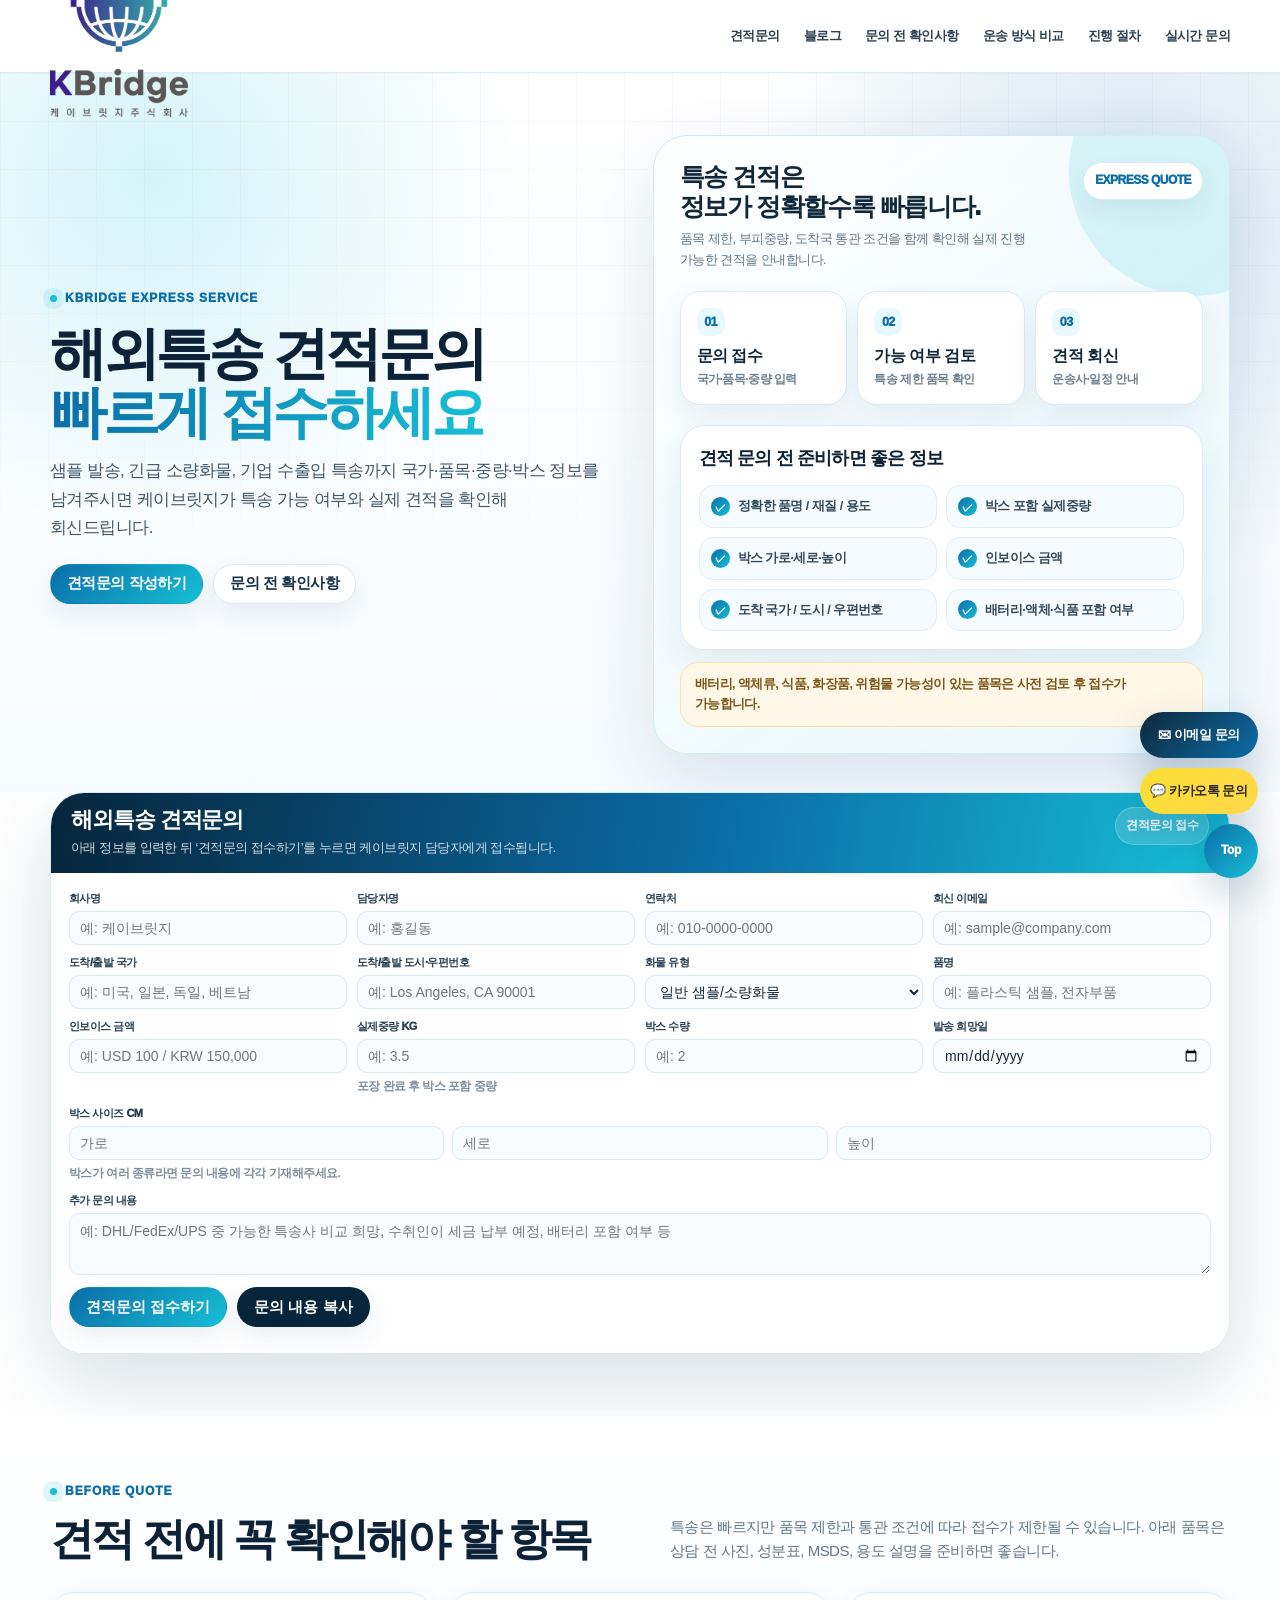
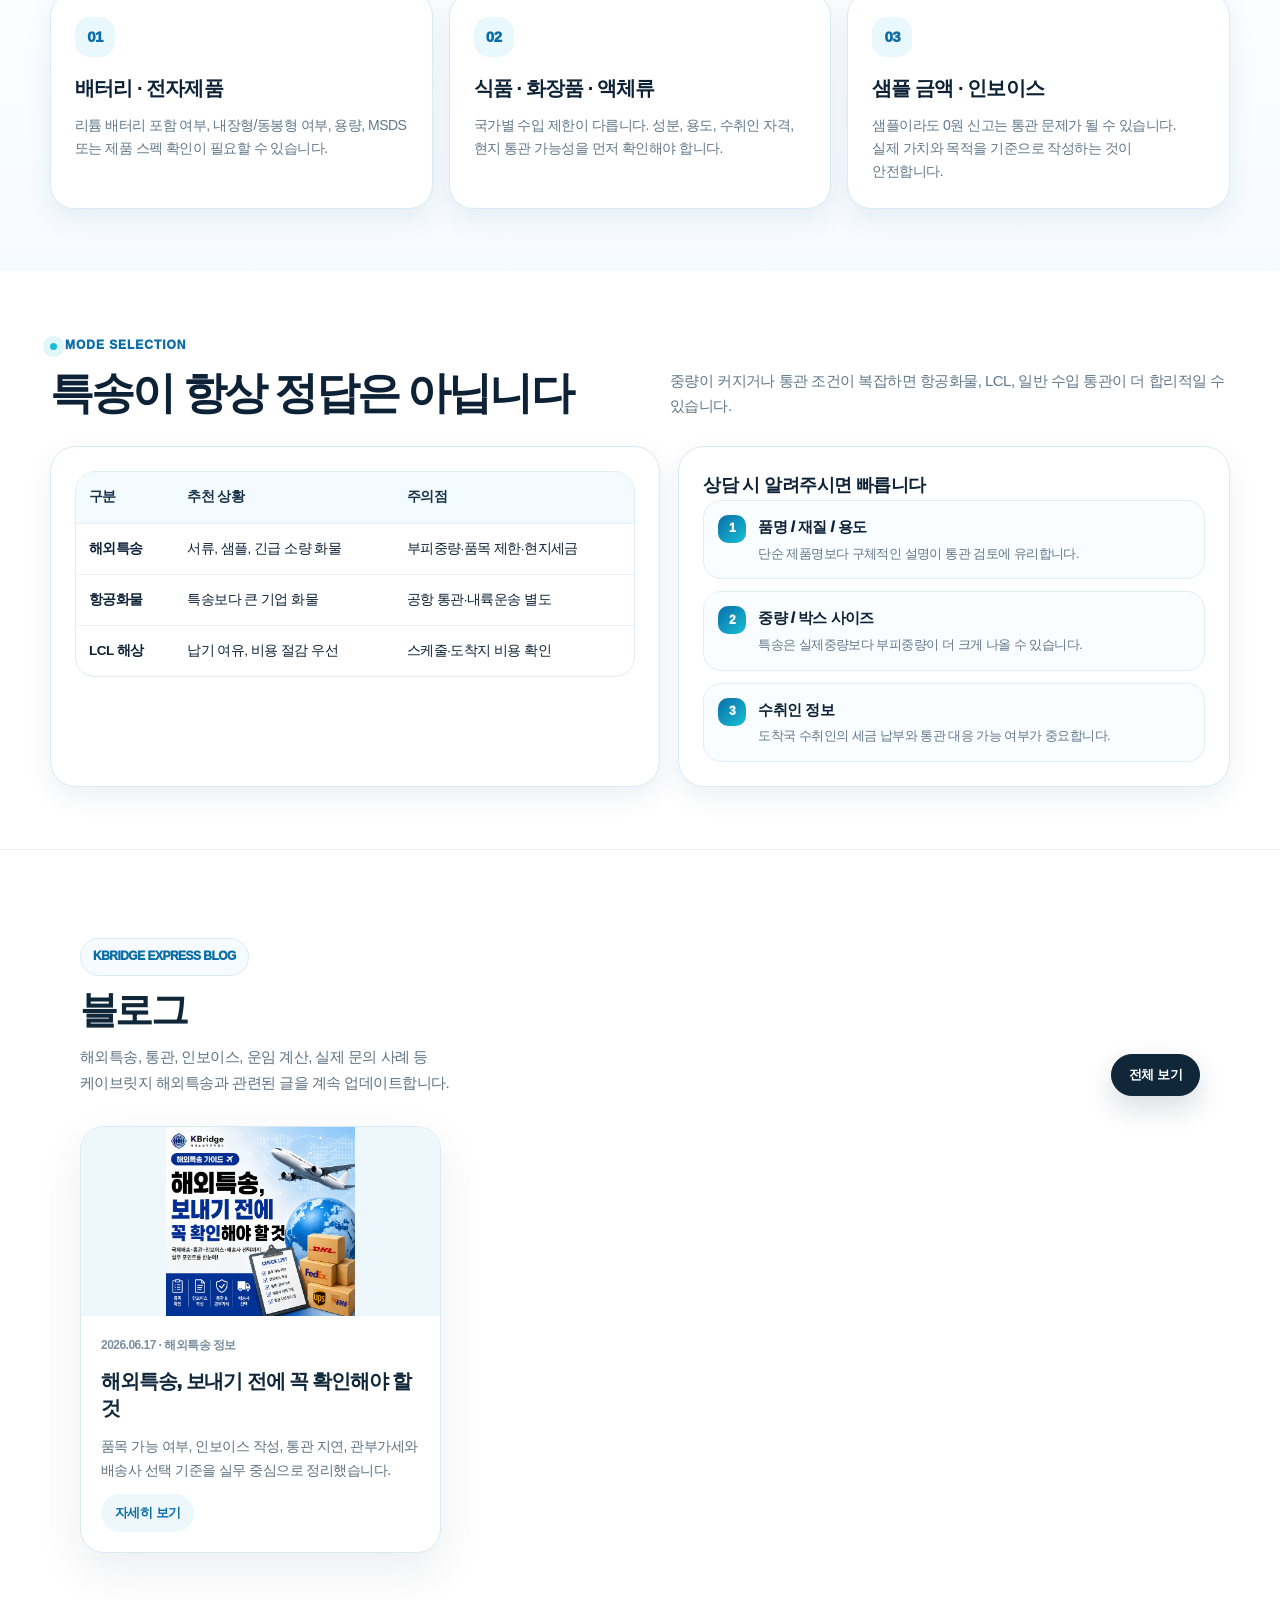
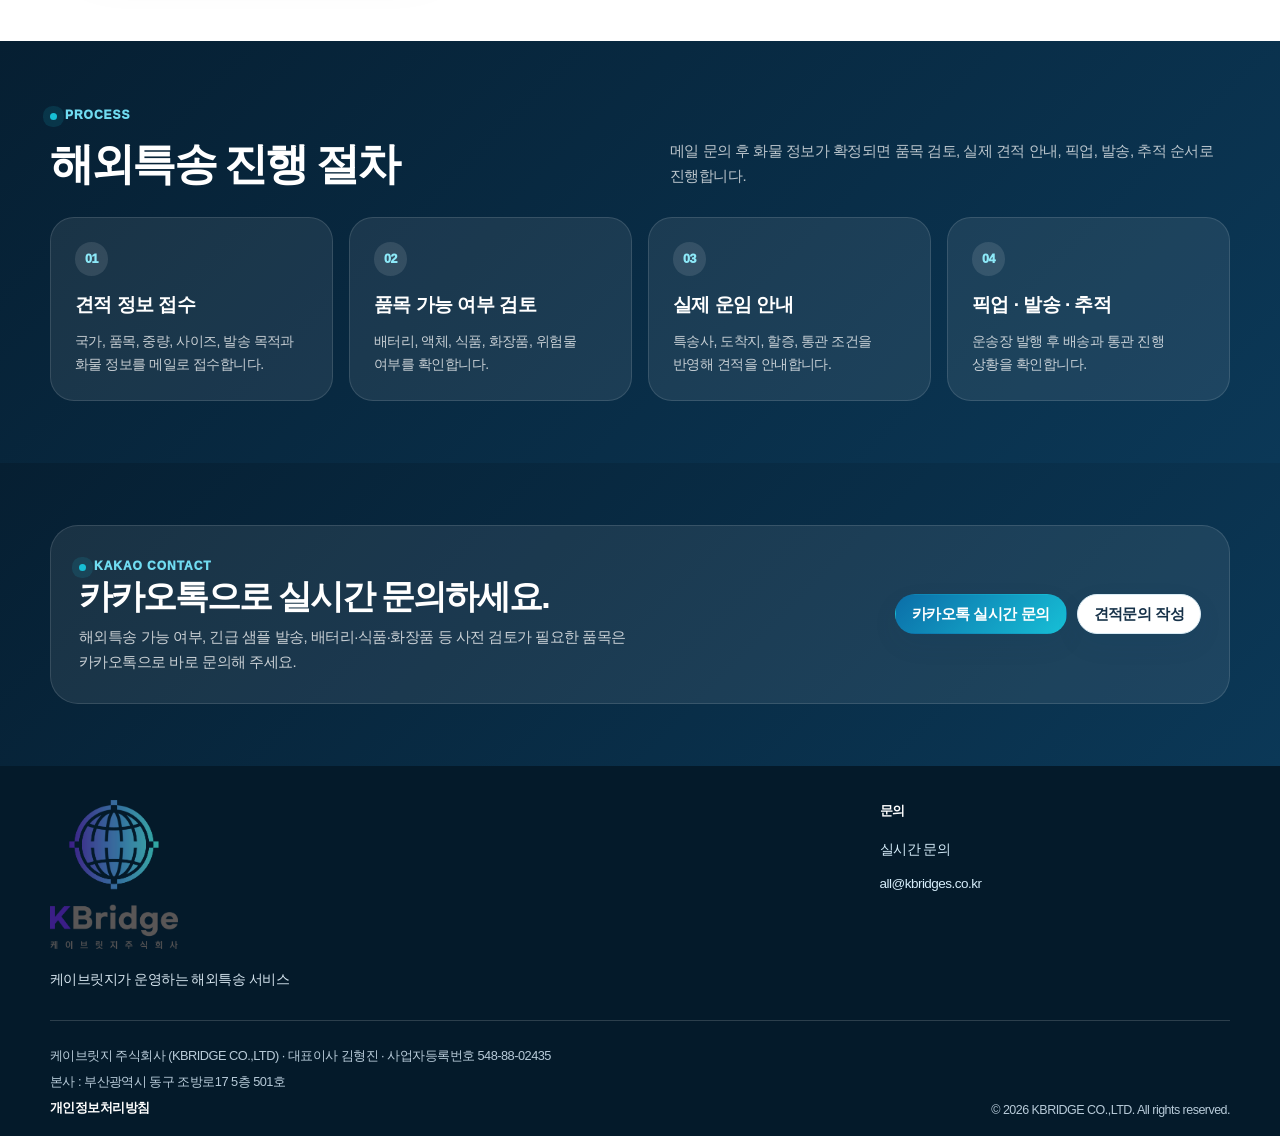
==== commit 383b86d4: "Add files via upload" ====
--- a/index.html
+++ b/index.html
@@ -1,15 +1,16 @@
-<!doctype html>
+<!DOCTYPE html>
+
 <html lang="ko">
 <head>
-  <meta charset="utf-8" />
-  <meta name="viewport" content="width=device-width, initial-scale=1" />
-  <title>케이브릿지 KBRIDGE | 해외특송 견적문의</title>
-  <meta name="description" content="해외특송, 샘플 발송, 긴급화물, 수출입 특송 견적 정보를 입력하면 케이브릿지 이메일 문의로 바로 연결됩니다." />
-  <meta name="keywords" content="케이브릿지,KBRIDGE,해외특송 견적문의,국제특송,DHL,FedEx,UPS,EMS,샘플발송,긴급화물,특송 문의" />
-  <meta property="og:title" content="케이브릿지 해외특송 견적문의" />
-  <meta property="og:description" content="국가, 품목, 중량, 박스 사이즈를 입력하고 이메일로 바로 견적을 문의하세요." />
-  <meta property="og:type" content="website" />
-  <style>
+<meta charset="utf-8"/>
+<meta content="width=device-width, initial-scale=1" name="viewport"/>
+<title>케이브릿지 해외특송 서비스</title>
+<meta content="해외특송, 샘플 발송, 긴급화물, 수출입 특송 견적 정보를 입력하면 케이브릿지 이메일 문의로 바로 연결됩니다." name="description"/>
+<meta content="케이브릿지,KBRIDGE,해외특송 견적문의,국제특송,DHL,FedEx,UPS,EMS,샘플발송,긴급화물,특송 문의" name="keywords"/>
+<meta content="케이브릿지 해외특송 서비스" property="og:title"/>
+<meta content="국가, 품목, 중량, 박스 사이즈를 입력하고 이메일로 바로 견적을 문의하세요." property="og:description"/>
+<meta content="website" property="og:type"/>
+<style>
     :root{--bg:#f6fbff;--bg2:#eef8fd;--ink:#0d2236;--text:#31485a;--muted:#6f8394;--line:#d9ebf4;--card:#fff;--brand:#0b6ea8;--brand2:#17bfd6;--navy:#06253b;--sky:#e9f8fd;--green:#24b883;--orange:#ffb44d;--red:#ef6d6d;--shadow:0 18px 55px rgba(9,61,96,.11);--shadow2:0 10px 26px rgba(9,61,96,.08);--radius:26px}
     *{box-sizing:border-box}html{scroll-behavior:smooth}body{margin:0;font-family:-apple-system,BlinkMacSystemFont,"Pretendard","Noto Sans KR","Apple SD Gothic Neo","Segoe UI",Arial,sans-serif;background:#fff;color:var(--ink);font-size:15px;line-height:1.65;letter-spacing:-.035em;word-break:keep-all}a{text-decoration:none;color:inherit}button,input,select,textarea{font:inherit}h1,h2,h3,p{margin:0}.wrap{width:min(1180px,calc(100% - 40px));margin:0 auto}
     .topbar{position:sticky;top:0;z-index:80;background:rgba(255,255,255,.9);backdrop-filter:blur(18px);border-bottom:1px solid rgba(217,235,244,.9)}
@@ -36,18 +37,19 @@
     .check-row{display:grid;grid-template-columns:repeat(2,1fr);gap:9px}
     .check-row span{display:flex;align-items:center;gap:8px;border-radius:14px;background:#f6fbff;border:1px solid #e1eef5;padding:10px 11px;font-size:12.5px;font-weight:900;color:#31485a}
     .check-row span:before{content:"✓";display:inline-grid;place-items:center;width:19px;height:19px;border-radius:50%;background:linear-gradient(135deg,#0b6ea8,#17bfd6);color:#fff;font-size:11px;font-weight:950}
-    .panel-note{position:relative;z-index:2;margin-top:12px;border-radius:18px;background:#fff8e8;border:1px solid #ffe0a8;color:#7b5314;padding:12px 14px;font-size:12.5px;font-weight:850;line-height:1.55}.hero-actions{display:flex;gap:10px;flex-wrap:wrap;margin-top:22px;margin-bottom:0}
+    .panel-note{position:relative;z-index:2;margin-top:12px;border-radius:18px;background:#fff8e8;border:1px solid #ffe0a8;color:#7b5314;padding:12px 14px;font-size:12.5px;font-weight:850;line-height:1.55}.hero-actions{display:flex;gap:10px;flex-wrap:wrap;margin-top:22px;margin-bottom:0}.mini-meta{display:grid;grid-template-columns:repeat(4,1fr);gap:10px;margin-top:26px}.mini-item{display:flex;align-items:center;gap:9px;background:rgba(255,255,255,.88);border:1px solid var(--line);border-radius:16px;padding:11px;box-shadow:0 10px 26px rgba(10,58,90,.05)}.mini-ico{width:34px;height:34px;border-radius:13px;background:var(--sky);display:grid;place-items:center;color:var(--brand);font-weight:950}.mini-item b{display:block;font-weight:950;color:#10273a}.mini-item span{display:block;font-size:12px;font-weight:760;color:#6d8190;line-height:1.35}
     .section{padding:62px 0}.section.soft{background:linear-gradient(180deg,#fff,var(--bg))}.section.dark{background:linear-gradient(135deg,#061f32,#0b3857);color:#fff}.head{display:flex;justify-content:space-between;gap:24px;align-items:flex-end;margin-bottom:28px}.head h2{margin-top:11px;font-size:clamp(28px,3.4vw,45px);line-height:1.15;letter-spacing:-.065em;font-weight:950}.lead{max-width:560px;color:#617789}.dark .lead{color:rgba(255,255,255,.72)}
     .quote-section{padding-top:0}.quote-shell{background:rgba(255,255,255,.97);border:1px solid #d5ebf6;border-radius:34px;box-shadow:0 28px 80px rgba(9,61,96,.16);overflow:hidden}.quote-head{padding:14px 20px;background:linear-gradient(100deg,#06253b,#0b6ea8 58%,#17bfd6);color:#fff;display:flex;justify-content:space-between;align-items:flex-start;gap:18px}.quote-head h2{font-size:22px;line-height:1.2;letter-spacing:-.05em}.quote-head p{margin-top:4px;color:rgba(255,255,255,.82);font-size:13px}.badge{display:inline-flex;align-items:center;gap:6px;padding:8px 10px;border-radius:999px;background:rgba(255,255,255,.16);border:1px solid rgba(255,255,255,.22);font-size:12px;font-weight:950;white-space:nowrap}.quote-body{padding:16px 18px;background:#fff}
-    .form-grid{display:grid;grid-template-columns:repeat(4,1fr);gap:8px 10px}.field{display:flex;flex-direction:column;gap:4px}.field.full{grid-column:1/-1}.field label{font-size:11px;font-weight:950;color:#263f53}.field input,.field select,.field textarea{width:100%;border:1px solid #d8e9f2;border-radius:10px;background:#f8fcff;color:#10273a;padding:6px 10px;min-height:34px;height:34px;outline:none;transition:.18s;font-size:14px}.field input:focus,.field select:focus,.field textarea:focus{border-color:#68cce1;background:#fff;box-shadow:0 0 0 4px rgba(23,191,214,.12)}.field small{color:#7b8d9d;font-size:11.5px;font-weight:760}.inline{display:grid;grid-template-columns:repeat(3,1fr);gap:8px}
-    .action-row{display:flex;gap:10px;flex-wrap:wrap;margin-top:12px}.submit-status{margin-top:10px;font-size:12.5px;font-weight:850;color:#0b6ea8}.btn:disabled{opacity:.62;cursor:not-allowed;transform:none;box-shadow:none}
+    .form-grid{display:grid;grid-template-columns:repeat(4,1fr);gap:8px 10px}.field{display:flex;flex-direction:column;gap:4px}.field.full{grid-column:1/-1}.field label{font-size:11px;font-weight:950;color:#263f53}.field input,.field select,.field textarea{width:100%;border:1px solid #d8e9f2;border-radius:10px;background:#f8fcff;color:#10273a;padding:6px 10px;min-height:34px;height:34px;outline:none;transition:.18s;font-size:14px}.field input:focus,.field select:focus,.field textarea:focus{border-color:#68cce1;background:#fff;box-shadow:0 0 0 4px rgba(23,191,214,.12)}.field small{color:#7b8d9d;font-size:11.5px;font-weight:760}.inline{display:grid;grid-template-columns:repeat(3,1fr);gap:8px}.segmented{display:grid;grid-template-columns:repeat(2,1fr);gap:8px}.segmented input{position:absolute;opacity:0}.segmented label{border:1px solid #d8e9f2;border-radius:10px;padding:7px 10px;min-height:34px;display:flex;align-items:center;justify-content:center;text-align:center;background:#f8fcff;cursor:pointer;font-weight:950;color:#496174}.segmented input:checked+label{background:linear-gradient(135deg,var(--brand),var(--brand2));color:#fff;border-color:transparent}.notice{margin-top:8px;padding:9px 11px;border-radius:17px;background:#fff8e8;border:1px solid #ffe0a8;color:#7b5314;font-size:12.5px;font-weight:850}
+    .mail-preview{margin-top:18px;border-radius:22px;border:1px solid #d9ecf5;background:linear-gradient(180deg,#f8fcff,#fff);box-shadow:var(--shadow2);overflow:hidden}.mail-preview-head{padding:16px 18px;border-bottom:1px solid #e5f1f7;display:flex;justify-content:space-between;gap:12px;align-items:center}.mail-preview-head b{font-size:16px}.mail-preview-head span{font-size:12px;font-weight:950;color:var(--brand);background:#eaf8fd;border:1px solid #cbeaf5;border-radius:999px;padding:7px 10px}.preview-text{padding:16px 18px;white-space:pre-wrap;font-size:12.5px;color:#344b5d;max-height:230px;overflow:auto}.action-row{display:flex;gap:10px;flex-wrap:wrap;margin-top:12px}.submit-status{margin-top:10px;font-size:12.5px;font-weight:850;color:#0b6ea8}.btn:disabled{opacity:.62;cursor:not-allowed;transform:none;box-shadow:none}
     .card-grid{display:grid;grid-template-columns:repeat(3,1fr);gap:16px}.card{background:#fff;border:1px solid var(--line);border-radius:24px;padding:24px;box-shadow:var(--shadow2)}.card .num{display:inline-flex;width:40px;height:40px;border-radius:15px;background:var(--sky);color:var(--brand);align-items:center;justify-content:center;font-weight:950}.card h3{margin-top:15px;font-size:20px;letter-spacing:-.045em}.card p{margin-top:9px;color:#617789;font-size:14px}
     .compare{display:grid;grid-template-columns:1.05fr .95fr;gap:18px}.panel{background:#fff;border:1px solid var(--line);border-radius:26px;padding:24px;box-shadow:var(--shadow2)}.table{width:100%;border-collapse:separate;border-spacing:0;overflow:hidden;border:1px solid #e0edf4;border-radius:20px}.table th,.table td{padding:14px 13px;border-bottom:1px solid #e8f1f7;text-align:left;font-size:13.5px}.table th{background:#f4fbff;color:#173349;font-weight:950}.table tr:last-child td{border-bottom:0}.checklist{display:grid;gap:12px}.check{display:flex;gap:12px;padding:14px;border:1px solid #e1eef5;background:#f9fdff;border-radius:18px}.check i{flex:0 0 28px;width:28px;height:28px;border-radius:10px;background:linear-gradient(135deg,var(--brand),var(--brand2));color:#fff;display:grid;place-items:center;font-style:normal;font-weight:950;font-size:12px}.check b{display:block;font-weight:950}.check span{display:block;color:#627789;font-size:13px;margin-top:3px}
     .process-grid{display:grid;grid-template-columns:repeat(4,1fr);gap:16px}.step{background:rgba(255,255,255,.08);border:1px solid rgba(255,255,255,.12);border-radius:24px;padding:24px}.step small{display:inline-flex;padding:7px 10px;border-radius:999px;background:rgba(255,255,255,.11);color:#8de9f8;font-weight:950}.step h3{margin-top:13px;font-size:19px}.step p{margin-top:9px;color:rgba(255,255,255,.75);font-size:14px}
     .cta{display:flex;justify-content:space-between;align-items:center;gap:20px;padding:28px;border:1px solid rgba(255,255,255,.12);background:rgba(255,255,255,.08);border-radius:28px}.cta h2{font-size:34px;line-height:1.08;letter-spacing:-.06em}.cta p{margin-top:10px;color:rgba(255,255,255,.76);max-width:620px}
     .footer{padding:34px 0 16px;background:#041a2a;color:#a9c0d3}
     .footer-top{display:grid;grid-template-columns:1.45fr .65fr;gap:48px;align-items:flex-start}
-    .footer-brand{display:flex;align-items:center;gap:14px;font-weight:950;color:#fff;margin-bottom:18px}.footer-brand .brand-icon{width:50px;height:50px;flex:0 0 50px}.footer-brand .brand-copy{display:flex;flex-direction:column;align-items:flex-start;font-size:22px;font-weight:950;letter-spacing:-.03em;color:#fff;line-height:1.08}
+    .footer-brand{display:flex;align-items:center;gap:14px;font-weight:950;color:#fff;margin-bottom:18px}.footer-brand .brand-icon{width:50px;height:50px;flex:0 0 50px}.footer-brand .brand-copy{display:flex;align-items:center;font-size:22px;font-weight:950;letter-spacing:-.03em;color:#fff}
+    .footer-brand .brand-copy{display:flex;flex-direction:column;line-height:1.08}
     .footer-brand strong{font-size:19px;font-weight:950;letter-spacing:-.03em}
     .footer-brand small{font-size:12px;font-weight:900;color:#d6edfa;margin-top:6px}
     .footer-desc{max-width:720px;font-size:14px;line-height:1.8;color:#d6e5ef}
@@ -59,7 +61,7 @@
     .footer-company .policy-link{position:relative;z-index:20;cursor:pointer;pointer-events:auto;color:#fff;font-weight:950}
     .footer-copy{font-size:12.5px;color:#b8cbd9;white-space:nowrap}
     .reveal{opacity:0;transform:translateY(26px);transition:opacity .6s ease, transform .6s ease}.reveal.show{opacity:1;transform:none}.delay1{transition-delay:.08s}.delay2{transition-delay:.16s}.delay3{transition-delay:.24s}
-    .field textarea{height:62px;min-height:62px;resize:vertical}@media (max-width:1100px){.hero-inner{grid-template-columns:1fr}.form-grid{grid-template-columns:repeat(2,1fr)}.process-grid{grid-template-columns:repeat(2,1fr)}.mini-meta{grid-template-columns:repeat(2,1fr)}}
+    .field textarea{height:62px;min-height:62px;resize:vertical}@media (max-width:1100px){.hero-inner{grid-template-columns:1fr}.express-visual{min-height:360px}.hero-plane-image{max-height:340px}.form-grid{grid-template-columns:repeat(2,1fr)}.process-grid{grid-template-columns:repeat(2,1fr)}.mini-meta{grid-template-columns:repeat(2,1fr)}}
     @media (max-width:860px){.brand-icon{width:34px;height:34px;flex-basis:34px}.logo-text{font-size:16px}.footer-brand .brand-icon{width:42px;height:42px;flex-basis:42px}.footer-brand .brand-copy{font-size:20px}.express-flow,.check-row{grid-template-columns:1fr}.express-panel{padding:20px}.panel-title{display:block}.panel-badge{display:inline-flex;margin-top:12px}.menu{display:none}.hamb{display:flex}.mobile-menu.open{display:block;padding:0 0 14px}.head,.compare,.cta{grid-template-columns:1fr;display:grid}.footer-top,.footer-bottom{grid-template-columns:1fr;display:grid}.footer-copy{white-space:normal}.card-grid,.process-grid{grid-template-columns:1fr}.hero h1{font-size:clamp(34px,10vw,54px)}.mini-meta{grid-template-columns:1fr}.form-grid,.inline{grid-template-columns:1fr}.quote-head{flex-direction:column;align-items:flex-start}.wrap{width:min(100% - 28px,1180px)}}
   
     .success-modal{position:fixed;inset:0;z-index:9999;display:none;align-items:center;justify-content:center;padding:20px;background:rgba(3,18,31,.52);backdrop-filter:blur(8px)}
@@ -69,6 +71,9 @@
     .success-box h3{font-size:24px;line-height:1.25;letter-spacing:-.055em;margin:0}
     .success-box p{margin-top:12px;color:#526b7f;font-size:14px;line-height:1.7}
     .success-box .btn{margin-top:20px;min-width:132px}
+        @media(max-width:900px){
+      .blog-article-head h3{font-size:23px}
+    }
 
   
     .blog-section{
@@ -225,6 +230,43 @@
       font-weight:950;
       text-decoration:none;
     }
+    .blog-write-guide{
+      margin-top:22px;
+      border:1px solid #d8e9f2;
+      border-radius:24px;
+      background:#f7fbfe;
+      padding:22px;
+      display:grid;
+      grid-template-columns:1.05fr 1fr;
+      gap:18px;
+      align-items:center;
+    }
+    .blog-write-guide h3{
+      margin:0 0 8px;
+      font-size:22px;
+      letter-spacing:-.055em;
+      color:#10273a;
+    }
+    .blog-write-guide p{
+      margin:0;
+      color:#5d7181;
+      line-height:1.7;
+      font-size:14px;
+    }
+    .blog-checks{
+      display:grid;
+      grid-template-columns:repeat(2, minmax(0, 1fr));
+      gap:10px;
+    }
+    .blog-checks div{
+      background:#ffffff;
+      border:1px solid #e0eef5;
+      border-radius:16px;
+      padding:12px;
+      font-size:13px;
+      color:#31516b;
+      font-weight:850;
+    }
     @media(max-width:900px){
       .blog-section{padding:58px 0}
       .blog-head{display:block}
@@ -257,167 +299,344 @@
       background:#eef8fc;
     }
 
+  
+
+/* ===== KBRIDGE MOBILE CLEAN FINAL v20260609 ===== */
+img{max-width:100%;height:auto}
+@media (max-width: 760px){
+  body{font-size:14.5px;line-height:1.72;overflow-x:hidden}
+  .wrap,.kb-main-wrap,.container{width:min(100% - 28px, 1180px) !important;margin-left:auto !important;margin-right:auto !important}
+  .kb-main-topbar{position:sticky;top:0;z-index:999;background:rgba(255,255,255,.96);backdrop-filter:blur(16px)}
+  .kb-main-nav{height:auto !important;min-height:62px !important;padding:10px 0 !important;display:flex !important;align-items:flex-start !important;gap:8px !important;flex-direction:column !important}
+  .kb-main-logo{gap:8px !important;min-height:36px !important}
+  .kb-main-logo img{width:32px !important;height:32px !important;flex:0 0 32px !important;object-fit:contain !important}
+  .kb-main-logo span{font-size:16px !important;line-height:1.1 !important}
+  .kb-main-menu{width:100% !important;margin-left:0 !important;display:flex !important;gap:8px !important;overflow-x:auto !important;white-space:nowrap !important;padding:2px 0 4px !important;-webkit-overflow-scrolling:touch !important;scrollbar-width:none !important}
+  .kb-main-menu::-webkit-scrollbar{display:none !important}
+  .kb-main-menu a{flex:0 0 auto !important;font-size:12px !important;padding:6px 8px !important;border:1px solid #e1eef5 !important;border-radius:999px !important;background:#fff !important}
+  .kb-main-footer{padding:28px 0 18px !important}
+  .kb-main-footer-top,.kb-main-footer-bottom{display:grid !important;grid-template-columns:1fr !important;gap:18px !important}
+  .kb-main-footer-brand img{width:38px !important;height:38px !important;flex:0 0 38px !important}
+  .kb-main-footer-brand span{font-size:18px !important}
+  .kb-main-footer-copy{white-space:normal !important;font-size:12px !important}
+}
+@media (max-width: 480px){
+  .btn,.read-btn,.blog-filter{min-height:38px !important;padding:8px 12px !important;font-size:12.5px !important}
+}
+
+  
+
+/* ===== main page mobile layout cleanup ===== */
+@media (max-width: 760px){
+  .topbar{position:sticky;top:0;z-index:999;background:rgba(255,255,255,.96);backdrop-filter:blur(16px)}
+  .nav{height:auto !important;min-height:62px !important;padding:10px 0 !important;flex-wrap:wrap !important;gap:8px !important}
+  .logo{gap:8px !important}
+  .brand-icon{width:32px !important;height:32px !important;flex:0 0 32px !important}
+  .logo-text{font-size:16px !important}
+  .menu{display:flex !important;width:100% !important;margin-left:0 !important;gap:8px !important;overflow-x:auto !important;white-space:nowrap !important;padding:2px 0 4px !important;scrollbar-width:none !important}
+  .menu::-webkit-scrollbar{display:none !important}
+  .menu a{flex:0 0 auto !important;font-size:12px !important;padding:6px 8px !important;border:1px solid #e1eef5 !important;border-radius:999px !important;background:#fff !important}
+  .hamb,.mobile-menu{display:none !important}
+  .hero{padding:44px 0 34px !important}
+  .hero-inner{grid-template-columns:1fr !important;gap:24px !important}
+  .hero h1{font-size:clamp(32px,9.8vw,46px) !important;line-height:1.08 !important}
+  .hero p{font-size:14.5px !important;line-height:1.72 !important}
+  .express-panel{min-height:auto !important;border-radius:24px !important;padding:18px !important}
+  .express-flow,.check-row,.mini-meta,.form-grid,.inline,.segmented,.card-grid,.compare,.process-grid{grid-template-columns:1fr !important}
+  .quote-shell{border-radius:24px !important}
+  .quote-head{padding:16px !important;flex-direction:column !important;gap:8px !important}
+  .quote-body{padding:16px !important}
+  .field input,.field select,.field textarea{font-size:16px !important;min-height:42px !important;height:42px !important}
+  .field textarea{height:86px !important;min-height:86px !important}
+  .section{padding:46px 0 !important}
+  .head{display:block !important;margin-bottom:20px !important}
+  .head h2{font-size:28px !important;line-height:1.18 !important}
+  .lead{font-size:14px !important;margin-top:10px !important}
+  .blog-section{padding:48px 0 !important}
+  .blog-section .container{width:min(100% - 28px,1180px) !important}
+  .blog-head{display:block !important}
+  .blog-list{grid-template-columns:1fr !important;gap:14px !important}
+  .blog-card{min-height:auto !important;border-radius:20px !important}
+  .blog-thumb{height:auto !important;aspect-ratio:1200/630 !important}
+  .cta{display:block !important;padding:20px !important}
+  .footer{padding:30px 0 18px !important}
+}
+
+  
+/* ===== Blog card hover lift effect only ===== */
+.blog-card{
+  transition:transform .25s ease, box-shadow .25s ease, border-color .25s ease;
+}
+.blog-card:hover{
+  transform:translateY(-8px);
+  box-shadow:0 28px 80px rgba(16,39,58,.16);
+  border-color:#b8ddea;
+}
+.blog-card:hover .blog-read{
+  background:#10273a;
+  color:#ffffff;
+}
+.blog-filter{
+  transition:transform .22s ease, box-shadow .22s ease;
+}
+.blog-filter:hover{
+  transform:translateY(-3px);
+  box-shadow:0 18px 42px rgba(16,39,58,.18);
+}
+
+    /* ===== Floating Contact / Top Buttons ===== */
+    .floating-actions{
+      position:fixed;
+      right:22px;
+      bottom:22px;
+      z-index:9900;
+      display:flex;
+      flex-direction:column;
+      gap:10px;
+      align-items:flex-end;
+    }
+    .float-contact,
+    .top-btn{
+      min-width:118px;
+      height:46px;
+      border:0;
+      border-radius:999px;
+      display:inline-flex;
+      align-items:center;
+      justify-content:center;
+      gap:7px;
+      color:#fff;
+      font-size:13px;
+      font-weight:950;
+      letter-spacing:-.035em;
+      box-shadow:0 16px 38px rgba(9,61,96,.22);
+      cursor:pointer;
+      transition:transform .22s ease, box-shadow .22s ease, opacity .22s ease, visibility .22s ease;
+    }
+    .float-contact:hover,
+    .top-btn:hover{
+      transform:translateY(-4px);
+      box-shadow:0 22px 48px rgba(9,61,96,.30);
+    }
+    .float-contact.email{
+      background:linear-gradient(135deg,#10273a,#0b6ea8);
+    }
+    .float-contact.kakao{
+      background:linear-gradient(135deg,#f9df32,#ffd84d);
+      color:#2c2612;
+    }
+    .top-btn{
+      width:54px;
+      min-width:54px;
+      height:54px;
+      border-radius:50%;
+      background:linear-gradient(135deg,var(--brand),var(--brand2));
+      font-size:12px;
+      opacity:0;
+      visibility:hidden;
+      transform:translateY(12px);
+    }
+    .top-btn.show{
+      opacity:1;
+      visibility:visible;
+      transform:translateY(0);
+    }
+    .float-contact:focus-visible,
+    .top-btn:focus-visible{
+      outline:3px solid rgba(23,191,214,.35);
+      outline-offset:4px;
+    }
+    @media(max-width:760px){
+      .floating-actions{
+        right:14px;
+        bottom:14px;
+        gap:8px;
+      }
+      .float-contact{
+        display:none !important;
+      }
+      .top-btn{
+        width:46px;
+        min-width:46px;
+        height:46px;
+        font-size:11px;
+      }
+    }
+
   </style>
+<style id="kb-official-logo-mobile-fix">
+  .brand-icon{width:138px!important;height:auto!important;object-fit:contain!important;flex:0 0 auto!important;}
+  .logo{gap:0!important;}
+  .brand-copy,.logo-text{display:none!important;}
+  .footer-brand .brand-icon{width:128px!important;height:auto!important;}
+  .blog-thumb img{width:100%;height:100%;object-fit:cover;display:block;}
+  @media(max-width:760px){
+    .brand-icon{width:112px!important;}
+    .footer-brand .brand-icon{width:112px!important;}
+    .blog-grid{grid-template-columns:1fr!important;}
+    .blog-thumb{aspect-ratio:1200/630!important;height:auto!important;}
+  }
+</style>
 </head>
 <body>
-  <header class="topbar" id="top">
-    <div class="wrap">
-      <nav class="nav">
-        <a class="logo" href="#top" aria-label="KBRIDGE 홈"><img class="brand-icon" src="assets/kbridge-icon.png" alt="KBRIDGE 아이콘"><span class="logo-text">KBRIDGE</span></a>
-        <div class="menu"><a href="#quote">견적문의</a>
-          <a href="#blog">블로그</a><a href="#check">문의 전 확인사항</a><a href="#compare">운송 방식 비교</a><a href="#process">진행 절차</a><a href="#contact">실시간 문의</a></div>
-        <button class="hamb" id="hamb" aria-label="메뉴 열기"><span></span></button>
-      </nav>
-      <div class="mobile-menu" id="mobileMenu"><a href="#quote">견적문의</a><a href="#blog">블로그</a><a href="#check">문의 전 확인사항</a><a href="#compare">운송 방식 비교</a><a href="#process">진행 절차</a><a href="#contact">실시간 문의</a></div>
-    </div>
-  </header>
-  <main>
-    <section class="hero">
-      <div class="wrap hero-inner">
-        <div class="hero-copy reveal show">
-          <div class="eyebrow">KBRIDGE EXPRESS SERVICE</div>
-          <h1>해외특송 견적문의<br><span class="accent">빠르게 접수하세요</span></h1>
-          <p>샘플 발송, 긴급 소량화물, 기업 수출입 특송까지 국가·품목·중량·박스 정보를 남겨주시면 케이브릿지가 특송 가능 여부와 실제 견적을 확인해 회신드립니다.</p>
-          <div class="hero-actions"><a class="btn primary" href="#quote">견적문의 작성하기</a><a class="btn ghost" href="#check">문의 전 확인사항</a></div>
-        </div>
-        <div class="express-panel reveal delay1" aria-label="해외특송 문의 안내 패널">
-          <div class="panel-title">
-            <div>
-              <h2>특송 견적은<br>정보가 정확할수록 빠릅니다.</h2>
-              <p>품목 제한, 부피중량, 도착국 통관 조건을 함께 확인해 실제 진행 가능한 견적을 안내합니다.</p>
-            </div>
-            <span class="panel-badge">EXPRESS QUOTE</span>
-          </div>
-
-          <div class="express-flow">
-            <div class="flow-card"><small>01</small><b>문의 접수</b><span>국가·품목·중량 입력</span></div>
-            <div class="flow-card"><small>02</small><b>가능 여부 검토</b><span>특송 제한 품목 확인</span></div>
-            <div class="flow-card"><small>03</small><b>견적 회신</b><span>운송사·일정 안내</span></div>
-          </div>
-
-          <div class="panel-check">
-            <h3>견적 문의 전 준비하면 좋은 정보</h3>
-            <div class="check-row">
-              <span>정확한 품명 / 재질 / 용도</span>
-              <span>박스 포함 실제중량</span>
-              <span>박스 가로·세로·높이</span>
-              <span>인보이스 금액</span>
-              <span>도착 국가 / 도시 / 우편번호</span>
-              <span>배터리·액체·식품 포함 여부</span>
-            </div>
-          </div>
-
-          <div class="panel-note">배터리, 액체류, 식품, 화장품, 위험물 가능성이 있는 품목은 사전 검토 후 접수가 가능합니다.</div>
-        </div>
-      </div>
-    </section>
-
-
-    <section class="section quote-section" id="quote">
-      <div class="wrap">
-        <div class="quote-shell reveal show">
-          <div class="quote-head"><div><h2>해외특송 견적문의</h2><p>아래 정보를 입력한 뒤 ‘견적문의 접수하기’를 누르면 케이브릿지 담당자에게 접수됩니다.</p></div><span class="badge">견적문의 접수</span></div>
-          <div class="quote-body">
-            <form id="quoteForm"><div class="form-grid">
-              <div class="field"><label for="company">회사명</label><input id="company" placeholder="예: 케이브릿지" autocomplete="organization"></div>
-              <div class="field"><label for="name">담당자명</label><input id="name" placeholder="예: 홍길동" autocomplete="name"></div>
-              <div class="field"><label for="phone">연락처</label><input id="phone" placeholder="예: 010-0000-0000" autocomplete="tel"></div>
-              <div class="field"><label for="email">회신 이메일</label><input id="email" type="email" placeholder="예: sample@company.com" autocomplete="email"></div>
-              <div class="field"><label for="country">도착/출발 국가</label><input id="country" placeholder="예: 미국, 일본, 독일, 베트남"></div>
-              <div class="field"><label for="city">도착/출발 도시·우편번호</label><input id="city" placeholder="예: Los Angeles, CA 90001"></div>
-              <div class="field"><label for="cargoType">화물 유형</label><select id="cargoType"><option>서류</option><option selected>일반 샘플/소량화물</option><option>상업용 판매품</option><option>식품·화장품·액체류</option><option>배터리·전자제품</option><option>위험물/MSDS 확인 필요</option><option>기타 확인 필요 품목</option></select></div>
-              <div class="field"><label for="itemName">품명</label><input id="itemName" placeholder="예: 플라스틱 샘플, 전자부품"></div>
-              <div class="field"><label for="value">인보이스 금액</label><input id="value" placeholder="예: USD 100 / KRW 150,000"></div>
-              <div class="field"><label for="weight">실제중량 KG</label><input id="weight" type="number" min="0" step="0.1" placeholder="예: 3.5" inputmode="decimal"><small>포장 완료 후 박스 포함 중량</small></div>
-              <div class="field"><label for="boxes">박스 수량</label><input id="boxes" type="number" min="1" step="1" placeholder="예: 2" inputmode="numeric"></div>
-              <div class="field"><label for="readyDate">발송 희망일</label><input id="readyDate" type="date"></div>
-              <div class="field full"><label>박스 사이즈 CM</label><div class="inline"><input id="length" type="number" min="0" step="1" placeholder="가로"><input id="width" type="number" min="0" step="1" placeholder="세로"><input id="height" type="number" min="0" step="1" placeholder="높이"></div><small>박스가 여러 종류라면 문의 내용에 각각 기재해주세요.</small></div>
-              <div class="field full"><label for="memo">추가 문의 내용</label><textarea id="memo" rows="5" placeholder="예: DHL/FedEx/UPS 중 가능한 특송사 비교 희망, 수취인이 세금 납부 예정, 배터리 포함 여부 등"></textarea></div>
-            </div></form>
-            <div class="action-row"><button type="submit" form="quoteForm" class="btn primary" id="submitBtn">견적문의 접수하기</button><button type="button" class="btn dark" id="copyBtn">문의 내용 복사</button></div><div class="submit-status" id="submitStatus"></div>
-          </div>
-        </div>
-      </div>
-    </section>
-    <section class="section soft" id="check"><div class="wrap"><div class="head reveal"><div><div class="kicker">Before Quote</div><h2>견적 전에 꼭 확인해야 할 항목</h2></div><p class="lead">특송은 빠르지만 품목 제한과 통관 조건에 따라 접수가 제한될 수 있습니다. 아래 품목은 상담 전 사진, 성분표, MSDS, 용도 설명을 준비하면 좋습니다.</p></div><div class="card-grid"><article class="card reveal"><span class="num">01</span><h3>배터리 · 전자제품</h3><p>리튬 배터리 포함 여부, 내장형/동봉형 여부, 용량, MSDS 또는 제품 스펙 확인이 필요할 수 있습니다.</p></article><article class="card reveal delay1"><span class="num">02</span><h3>식품 · 화장품 · 액체류</h3><p>국가별 수입 제한이 다릅니다. 성분, 용도, 수취인 자격, 현지 통관 가능성을 먼저 확인해야 합니다.</p></article><article class="card reveal delay2"><span class="num">03</span><h3>샘플 금액 · 해외특송 정보</h3><p>샘플이라도 0원 신고는 통관 문제가 될 수 있습니다. 실제 가치와 목적을 기준으로 작성하는 것이 안전합니다.</p></article></div></div></section>
-    <section class="section" id="compare"><div class="wrap"><div class="head reveal"><div><div class="kicker">Mode Selection</div><h2>특송이 항상 정답은 아닙니다</h2></div><p class="lead">중량이 커지거나 통관 조건이 복잡하면 항공화물, LCL, 일반 수입 통관이 더 합리적일 수 있습니다.</p></div><div class="compare"><div class="panel reveal"><table class="table"><thead><tr><th>구분</th><th>추천 상황</th><th>주의점</th></tr></thead><tbody><tr><td><b>해외특송</b></td><td>서류, 샘플, 긴급 소량 화물</td><td>부피중량·품목 제한·현지세금</td></tr><tr><td><b>항공화물</b></td><td>특송보다 큰 기업 화물</td><td>공항 통관·내륙운송 별도</td></tr><tr><td><b>LCL 해상</b></td><td>납기 여유, 비용 절감 우선</td><td>스케줄·도착지 비용 확인</td></tr></tbody></table></div><div class="panel reveal delay1"><h3>상담 시 알려주시면 빠릅니다</h3><div class="checklist"><div class="check"><i>1</i><div><b>품명 / 재질 / 용도</b><span>단순 제품명보다 구체적인 설명이 통관 검토에 유리합니다.</span></div></div><div class="check"><i>2</i><div><b>중량 / 박스 사이즈</b><span>특송은 실제중량보다 부피중량이 더 크게 나올 수 있습니다.</span></div></div><div class="check"><i>3</i><div><b>수취인 정보</b><span>도착국 수취인의 세금 납부와 통관 대응 가능 여부가 중요합니다.</span></div></div></div></div></div></div></section>
-  <section class="blog-section" id="blog">
-    <div class="container">
-      <div class="blog-head">
-        <div>
-          <div class="blog-badge">KBRIDGE EXPRESS BLOG</div>
-          <h2>블로그</h2>
-          <p>해외특송, 통관, 인보이스, 운임 계산, 실제 문의 사례 등<br>케이브릿지 해외특송과 관련된 글을 계속 업데이트합니다.</p>
-        </div>
-        <div class="blog-actions">
-          <a href="blog/index.html" class="blog-filter">블로그 전체보기</a>
-        </div>
-      </div>
-
-      <div class="blog-grid" id="latestBlogGrid" aria-live="polite">
-        <article class="blog-card">
-          <div class="blog-body">
-            <div class="blog-meta">불러오는 중</div>
-            <h3 class="blog-title">블로그 글을 불러오고 있습니다.</h3>
-            <p class="blog-excerpt">잠시만 기다려 주세요.</p>
-          </div>
-        </article>
-      </div>
-    </div>
-  </section>
-
-    <section class="section dark" id="process"><div class="wrap"><div class="head reveal"><div><div class="kicker" style="color:#70dcf1">Process</div><h2>해외특송 진행 절차</h2></div><p class="lead">메일 문의 후 화물 정보가 확정되면 품목 검토, 실제 견적 안내, 픽업, 발송, 추적 순서로 진행합니다.</p></div><div class="process-grid"><article class="step reveal"><small>01</small><h3>견적 정보 접수</h3><p>국가, 품목, 중량, 사이즈, 해외특송 정보를 접수합니다.</p></article><article class="step reveal delay1"><small>02</small><h3>품목 가능 여부 검토</h3><p>배터리, 액체, 식품, 화장품, 위험물 여부를 확인합니다.</p></article><article class="step reveal delay2"><small>03</small><h3>실제 운임 안내</h3><p>특송사, 도착지, 할증, 통관 조건을 반영해 견적을 안내합니다.</p></article><article class="step reveal delay3"><small>04</small><h3>픽업 · 발송 · 추적</h3><p>운송장 발행 후 배송과 통관 진행 상황을 확인합니다.</p></article></div></div></section>
-    <section class="section dark" id="contact">
-      <div class="wrap">
-        <div class="cta reveal">
-          <div>
-            <div class="kicker" style="color:#70dcf1">Kakao Contact</div>
-            <h2>카카오톡으로 실시간 문의하세요.</h2>
-            <p>해외특송 가능 여부, 긴급 샘플 발송, 배터리·식품·화장품 등 사전 검토가 필요한 품목은 카카오톡으로 바로 문의해 주세요.</p>
-          </div>
-          <div class="hero-actions" style="margin:0">
-            <a class="btn primary" href="https://pf.kakao.com/_baLgb/chat" target="_blank" rel="noopener">카카오톡 실시간 문의</a>
-            <a class="btn ghost" href="#quote">견적문의 작성</a>
-          </div>
-        </div>
-      </div>
-    </section>
-  </main>
-
-  <div class="success-modal" id="successModal" role="dialog" aria-modal="true" aria-labelledby="successTitle">
-    <div class="success-box">
-      <div class="success-icon">✓</div>
-      <h3 id="successTitle">문의가 접수되었습니다.</h3>
-      <p>케이브릿지 담당자가 내용을 확인한 뒤 회신드리겠습니다.<br>긴급 건은 카카오톡 실시간 문의를 함께 이용해 주세요.</p>
-      <button type="button" class="btn primary" id="successCloseBtn">확인</button>
-    </div>
-  </div>
-
-  <footer class="footer">
-    <div class="wrap">
-      <div class="footer-top">
-        <div>
-          <a class="footer-brand" href="#top"><img class="brand-icon" src="assets/kbridge-icon.png" alt="KBRIDGE 아이콘"><span class="brand-copy">KBRIDGE</span></a>
-          <p class="footer-desc">케이브릿지가 운영하는 해외특송 서비스</p>
-        </div>
-        <div class="footer-contact">
-          <div class="footer-contact-title">문의</div>
-          <a href="https://pf.kakao.com/_baLgb/chat" target="_blank" rel="noopener">실시간 문의</a>
-          <a href="mailto:all@kbridges.co.kr">all@kbridges.co.kr</a>
-        </div>
-      </div>
-      <div class="footer-divider"></div>
-      <div class="footer-bottom">
-        <div class="footer-company">
-          케이브릿지 주식회사 (KBRIDGE CO.,LTD) · 대표이사 김형진 · 사업자등록번호 548-88-02435<br>
-          본사 : 부산광역시 동구 조방로17 5층 501호<br>
-          <a id="privacyPolicyLink" class="policy-link" href="https://kbridges.co.kr/policy/private" target="_blank" rel="noopener noreferrer">개인정보처리방침</a>
-        </div>
-        <div class="footer-copy">© 2026 KBRIDGE CO.,LTD. All rights reserved.</div>
-      </div>
-    </div>
-  </footer>
-  <script>
+<header class="topbar" id="top">
+<div class="wrap">
+<nav class="nav">
+<a aria-label="KBRIDGE 메인으로 이동" class="logo" href="/"><img alt="KBridge 케이브릿지 주식회사" class="brand-icon" src="assets/kbridge-logo-official.png"/><span class="logo-text">KBRIDGE</span></a>
+<div class="menu"><a href="#quote">견적문의</a>
+<a href="#blog">블로그</a><a href="#check">문의 전 확인사항</a><a href="#compare">운송 방식 비교</a><a href="#process">진행 절차</a><a href="#contact">실시간 문의</a></div>
+<button aria-label="메뉴 열기" class="hamb" id="hamb"><span></span></button>
+</nav>
+<div class="mobile-menu" id="mobileMenu"><a href="#quote">견적문의</a><a href="#blog">블로그</a><a href="#check">문의 전 확인사항</a><a href="#compare">운송 방식 비교</a><a href="#process">진행 절차</a><a href="#contact">실시간 문의</a></div>
+</div>
+</header>
+<main>
+<section class="hero">
+<div class="wrap hero-inner">
+<div class="hero-copy reveal show">
+<div class="eyebrow">KBRIDGE EXPRESS SERVICE</div>
+<h1>해외특송 견적문의<br/><span class="accent">빠르게 접수하세요</span></h1>
+<p>샘플 발송, 긴급 소량화물, 기업 수출입 특송까지 국가·품목·중량·박스 정보를 남겨주시면 케이브릿지가 특송 가능 여부와 실제 견적을 확인해 회신드립니다.</p>
+<div class="hero-actions"><a class="btn primary" href="#quote">견적문의 작성하기</a><a class="btn ghost" href="#check">문의 전 확인사항</a></div>
+</div>
+<div aria-label="해외특송 문의 안내 패널" class="express-panel reveal delay1">
+<div class="panel-title">
+<div>
+<h2>특송 견적은<br/>정보가 정확할수록 빠릅니다.</h2>
+<p>품목 제한, 부피중량, 도착국 통관 조건을 함께 확인해 실제 진행 가능한 견적을 안내합니다.</p>
+</div>
+<span class="panel-badge">EXPRESS QUOTE</span>
+</div>
+<div class="express-flow">
+<div class="flow-card"><small>01</small><b>문의 접수</b><span>국가·품목·중량 입력</span></div>
+<div class="flow-card"><small>02</small><b>가능 여부 검토</b><span>특송 제한 품목 확인</span></div>
+<div class="flow-card"><small>03</small><b>견적 회신</b><span>운송사·일정 안내</span></div>
+</div>
+<div class="panel-check">
+<h3>견적 문의 전 준비하면 좋은 정보</h3>
+<div class="check-row">
+<span>정확한 품명 / 재질 / 용도</span>
+<span>박스 포함 실제중량</span>
+<span>박스 가로·세로·높이</span>
+<span>인보이스 금액</span>
+<span>도착 국가 / 도시 / 우편번호</span>
+<span>배터리·액체·식품 포함 여부</span>
+</div>
+</div>
+<div class="panel-note">배터리, 액체류, 식품, 화장품, 위험물 가능성이 있는 품목은 사전 검토 후 접수가 가능합니다.</div>
+</div>
+</div>
+</section>
+<section class="section quote-section" id="quote">
+<div class="wrap">
+<div class="quote-shell reveal show">
+<div class="quote-head"><div><h2>해외특송 견적문의</h2><p>아래 정보를 입력한 뒤 ‘견적문의 접수하기’를 누르면 케이브릿지 담당자에게 접수됩니다.</p></div><span class="badge">견적문의 접수</span></div>
+<div class="quote-body">
+<form id="quoteForm"><div class="form-grid">
+<div class="field"><label for="company">회사명</label><input autocomplete="organization" id="company" placeholder="예: 케이브릿지"/></div>
+<div class="field"><label for="name">담당자명</label><input autocomplete="name" id="name" placeholder="예: 홍길동"/></div>
+<div class="field"><label for="phone">연락처</label><input autocomplete="tel" id="phone" placeholder="예: 010-0000-0000"/></div>
+<div class="field"><label for="email">회신 이메일</label><input autocomplete="email" id="email" placeholder="예: sample@company.com" type="email"/></div>
+<div class="field"><label for="country">도착/출발 국가</label><input id="country" placeholder="예: 미국, 일본, 독일, 베트남"/></div>
+<div class="field"><label for="city">도착/출발 도시·우편번호</label><input id="city" placeholder="예: Los Angeles, CA 90001"/></div>
+<div class="field"><label for="cargoType">화물 유형</label><select id="cargoType"><option>서류</option><option selected="">일반 샘플/소량화물</option><option>상업용 판매품</option><option>식품·화장품·액체류</option><option>배터리·전자제품</option><option>위험물/MSDS 확인 필요</option><option>기타 확인 필요 품목</option></select></div>
+<div class="field"><label for="itemName">품명</label><input id="itemName" placeholder="예: 플라스틱 샘플, 전자부품"/></div>
+<div class="field"><label for="value">인보이스 금액</label><input id="value" placeholder="예: USD 100 / KRW 150,000"/></div>
+<div class="field"><label for="weight">실제중량 KG</label><input id="weight" inputmode="decimal" min="0" placeholder="예: 3.5" step="0.1" type="number"/><small>포장 완료 후 박스 포함 중량</small></div>
+<div class="field"><label for="boxes">박스 수량</label><input id="boxes" inputmode="numeric" min="1" placeholder="예: 2" step="1" type="number"/></div>
+<div class="field"><label for="readyDate">발송 희망일</label><input id="readyDate" type="date"/></div>
+<div class="field full"><label>박스 사이즈 CM</label><div class="inline"><input id="length" min="0" placeholder="가로" step="1" type="number"/><input id="width" min="0" placeholder="세로" step="1" type="number"/><input id="height" min="0" placeholder="높이" step="1" type="number"/></div><small>박스가 여러 종류라면 문의 내용에 각각 기재해주세요.</small></div>
+<div class="field full"><label for="memo">추가 문의 내용</label><textarea id="memo" placeholder="예: DHL/FedEx/UPS 중 가능한 특송사 비교 희망, 수취인이 세금 납부 예정, 배터리 포함 여부 등" rows="5"></textarea></div>
+</div></form>
+<div class="action-row"><button class="btn primary" form="quoteForm" id="submitBtn" type="submit">견적문의 접수하기</button><button class="btn dark" id="copyBtn" type="button">문의 내용 복사</button></div><div class="submit-status" id="submitStatus"></div>
+</div>
+</div>
+</div>
+</section>
+<section class="section soft" id="check"><div class="wrap"><div class="head reveal"><div><div class="kicker">Before Quote</div><h2>견적 전에 꼭 확인해야 할 항목</h2></div><p class="lead">특송은 빠르지만 품목 제한과 통관 조건에 따라 접수가 제한될 수 있습니다. 아래 품목은 상담 전 사진, 성분표, MSDS, 용도 설명을 준비하면 좋습니다.</p></div><div class="card-grid"><article class="card reveal"><span class="num">01</span><h3>배터리 · 전자제품</h3><p>리튬 배터리 포함 여부, 내장형/동봉형 여부, 용량, MSDS 또는 제품 스펙 확인이 필요할 수 있습니다.</p></article><article class="card reveal delay1"><span class="num">02</span><h3>식품 · 화장품 · 액체류</h3><p>국가별 수입 제한이 다릅니다. 성분, 용도, 수취인 자격, 현지 통관 가능성을 먼저 확인해야 합니다.</p></article><article class="card reveal delay2"><span class="num">03</span><h3>샘플 금액 · 인보이스</h3><p>샘플이라도 0원 신고는 통관 문제가 될 수 있습니다. 실제 가치와 목적을 기준으로 작성하는 것이 안전합니다.</p></article></div></div></section>
+<section class="section" id="compare"><div class="wrap"><div class="head reveal"><div><div class="kicker">Mode Selection</div><h2>특송이 항상 정답은 아닙니다</h2></div><p class="lead">중량이 커지거나 통관 조건이 복잡하면 항공화물, LCL, 일반 수입 통관이 더 합리적일 수 있습니다.</p></div><div class="compare"><div class="panel reveal"><table class="table"><thead><tr><th>구분</th><th>추천 상황</th><th>주의점</th></tr></thead><tbody><tr><td><b>해외특송</b></td><td>서류, 샘플, 긴급 소량 화물</td><td>부피중량·품목 제한·현지세금</td></tr><tr><td><b>항공화물</b></td><td>특송보다 큰 기업 화물</td><td>공항 통관·내륙운송 별도</td></tr><tr><td><b>LCL 해상</b></td><td>납기 여유, 비용 절감 우선</td><td>스케줄·도착지 비용 확인</td></tr></tbody></table></div><div class="panel reveal delay1"><h3>상담 시 알려주시면 빠릅니다</h3><div class="checklist"><div class="check"><i>1</i><div><b>품명 / 재질 / 용도</b><span>단순 제품명보다 구체적인 설명이 통관 검토에 유리합니다.</span></div></div><div class="check"><i>2</i><div><b>중량 / 박스 사이즈</b><span>특송은 실제중량보다 부피중량이 더 크게 나올 수 있습니다.</span></div></div><div class="check"><i>3</i><div><b>수취인 정보</b><span>도착국 수취인의 세금 납부와 통관 대응 가능 여부가 중요합니다.</span></div></div></div></div></div></div></section>
+<section class="blog-section" id="blog">
+<div class="container">
+<div class="blog-head">
+<div>
+<div class="blog-badge">KBRIDGE EXPRESS BLOG</div>
+<h2>블로그</h2>
+<p>해외특송, 통관, 인보이스, 운임 계산, 실제 문의 사례 등<br/>케이브릿지 해외특송과 관련된 글을 계속 업데이트합니다.</p>
+</div>
+<div class="blog-actions">
+<a class="blog-filter" href="blog/index.html">전체 보기</a>
+</div>
+</div>
+<div aria-live="polite" class="blog-grid" id="latestBlogGrid">
+<article class="blog-card">
+<a class="blog-thumb" href="blog/overseas-express-checklist.html" aria-label="해외특송, 보내기 전에 꼭 확인해야 할 것">
+<img src="blog/images/thumbnail-express-logistics-square.webp" alt="케이브릿지 해외특송 보내기 전 체크리스트 정사각형 썸네일" loading="lazy"/>
+</a>
+<div class="blog-body">
+<div class="blog-meta">2026.06.17 · 해외특송 정보</div>
+<h3 class="blog-title">해외특송, 보내기 전에 꼭 확인해야 할 것</h3>
+<p class="blog-excerpt">품목 가능 여부, 인보이스 작성, 통관 지연, 관부가세와 배송사 선택 기준을 실무 중심으로 정리했습니다.</p>
+<a class="blog-read" href="blog/overseas-express-checklist.html">자세히 보기</a>
+</div>
+</article>
+</div>
+</div>
+</section>
+<section class="section dark" id="process"><div class="wrap"><div class="head reveal"><div><div class="kicker" style="color:#70dcf1">Process</div><h2>해외특송 진행 절차</h2></div><p class="lead">메일 문의 후 화물 정보가 확정되면 품목 검토, 실제 견적 안내, 픽업, 발송, 추적 순서로 진행합니다.</p></div><div class="process-grid"><article class="step reveal"><small>01</small><h3>견적 정보 접수</h3><p>국가, 품목, 중량, 사이즈, 발송 목적과 화물 정보를 메일로 접수합니다.</p></article><article class="step reveal delay1"><small>02</small><h3>품목 가능 여부 검토</h3><p>배터리, 액체, 식품, 화장품, 위험물 여부를 확인합니다.</p></article><article class="step reveal delay2"><small>03</small><h3>실제 운임 안내</h3><p>특송사, 도착지, 할증, 통관 조건을 반영해 견적을 안내합니다.</p></article><article class="step reveal delay3"><small>04</small><h3>픽업 · 발송 · 추적</h3><p>운송장 발행 후 배송과 통관 진행 상황을 확인합니다.</p></article></div></div></section>
+<section class="section dark" id="contact">
+<div class="wrap">
+<div class="cta reveal">
+<div>
+<div class="kicker" style="color:#70dcf1">Kakao Contact</div>
+<h2>카카오톡으로 실시간 문의하세요.</h2>
+<p>해외특송 가능 여부, 긴급 샘플 발송, 배터리·식품·화장품 등 사전 검토가 필요한 품목은 카카오톡으로 바로 문의해 주세요.</p>
+</div>
+<div class="hero-actions" style="margin:0">
+<a class="btn primary" href="https://pf.kakao.com/_baLgb/chat" rel="noopener" target="_blank">카카오톡 실시간 문의</a>
+<a class="btn ghost" href="#quote">견적문의 작성</a>
+</div>
+</div>
+</div>
+</section>
+</main>
+<div aria-labelledby="successTitle" aria-modal="true" class="success-modal" id="successModal" role="dialog">
+<div class="success-box">
+<div class="success-icon">✓</div>
+<h3 id="successTitle">문의가 접수되었습니다.</h3>
+<p>케이브릿지 담당자가 내용을 확인한 뒤 회신드리겠습니다.<br/>긴급 건은 카카오톡 실시간 문의를 함께 이용해 주세요.</p>
+<button class="btn primary" id="successCloseBtn" type="button">확인</button>
+</div>
+</div>
+<div aria-label="빠른 문의 및 상단 이동" class="floating-actions">
+<a aria-label="이메일 문의하기" class="float-contact email" href="mailto:all@kbridges.co.kr">✉ 이메일 문의</a>
+<a aria-label="카카오톡 문의하기" class="float-contact kakao" href="https://pf.kakao.com/_baLgb/chat" rel="noopener" target="_blank">💬 카카오톡 문의</a>
+<button aria-label="페이지 맨 위로 이동" class="top-btn" id="topBtn" type="button">Top</button>
+</div>
+<footer class="footer">
+<div class="wrap">
+<div class="footer-top">
+<div>
+<a class="footer-brand" href="#top"><img alt="KBridge 케이브릿지 주식회사" class="brand-icon" src="assets/kbridge-logo-official.png"/><span class="brand-copy">KBRIDGE</span></a>
+<p class="footer-desc">케이브릿지가 운영하는 해외특송 서비스</p>
+</div>
+<div class="footer-contact">
+<div class="footer-contact-title">문의</div>
+<a href="https://pf.kakao.com/_baLgb/chat" rel="noopener" target="_blank">실시간 문의</a>
+<a href="mailto:all@kbridges.co.kr">all@kbridges.co.kr</a>
+</div>
+</div>
+<div class="footer-divider"></div>
+<div class="footer-bottom">
+<div class="footer-company">
+          케이브릿지 주식회사 (KBRIDGE CO.,LTD) · 대표이사 김형진 · 사업자등록번호 548-88-02435<br/>
+          본사 : 부산광역시 동구 조방로17 5층 501호<br/>
+<a class="policy-link" href="https://kbridges.co.kr/policy/private" id="privacyPolicyLink" rel="noopener noreferrer" target="_blank">개인정보처리방침</a>
+</div>
+<div class="footer-copy">© 2026 KBRIDGE CO.,LTD. All rights reserved.</div>
+</div>
+</div>
+</footer>
+<script>
     // Google Apps Script 배포 후 받은 웹 앱 URL을 아래에 넣어주세요.
     const GOOGLE_SCRIPT_URL = 'https://script.google.com/macros/s/AKfycbxitxJNBjDOLqFAkZ1GJsOUiN_dCnUvruYDXdCmUriCdo96DbuO01VOIC3OqoFntd4s/exec';
 
@@ -425,59 +644,63 @@
     function val(id){ return (el(id)?.value || '').trim() || '-'; }
 
 
-    async function loadLatestBlogPosts(){
-      const grid = document.getElementById('latestBlogGrid');
-      if(!grid) return;
-
-      const fallbackPosts = [
-          {
-                    "title": "해외특송, 보내기 전에 꼭 확인해야 할 것",
-                    "excerpt": "품목 가능 여부, 인보이스 작성, 수취인 정보, 관부가세와 통관 지연까지 해외특송 발송 전 확인해야 할 실무 포인트를 정리했습니다.",
-                    "url": "blog/overseas-express-checklist.html",
-                    "thumbnail": "blog/images/thumbnail-express-logistics-square.webp",
-                    "date": "2026.06.09",
-                    "category": "해외특송 정보",
-                    "alt": "케이브릿지 해외특송 물류정보 썸네일"
-          }
-];
-
-      function escapeHtml(value){
-        return String(value || '').replace(/[&<>"]/g, function(ch){
-          return {'&':'&amp;','<':'&lt;','>':'&gt;','"':'&quot;'}[ch];
-        });
-      }
-
-      function render(posts){
-        const latest = (posts || []).slice(0, 3);
-        if(!latest.length){
-          grid.innerHTML = '<article class="blog-card"><div class="blog-body"><h3 class="blog-title">등록된 블로그 글이 없습니다.</h3></div></article>';
-          return;
-        }
-        grid.innerHTML = latest.map(post => `
-          <article class="blog-card">
-            <a class="blog-thumb" href="${escapeHtml(post.url)}" aria-label="${escapeHtml(post.title)}">
-              <img src="${escapeHtml(post.thumbnail)}" alt="${escapeHtml(post.alt || post.title)}" loading="lazy">
-            </a>
-            <div class="blog-body">
-              <div class="blog-meta">${escapeHtml(post.date)} · ${escapeHtml(post.category || '해외특송 정보')}</div>
-              <h3 class="blog-title">${escapeHtml(post.title)}</h3>
-              <p class="blog-excerpt">${escapeHtml(post.excerpt)}</p>
-              <a class="blog-read" href="${escapeHtml(post.url)}">자세히 보기</a>
-            </div>
-          </article>
-        `).join('');
-      }
-
-      try{
-        const response = await fetch('blog/posts.json', {cache:'no-store'});
-        if(!response.ok) throw new Error('posts.json load failed');
-        render(await response.json());
-      }catch(error){
-        render(fallbackPosts);
-      }
-    }
-
-    loadLatestBlogPosts();
+    
+function loadLatestBlogPosts(){
+  const grid = document.getElementById('latestBlogGrid');
+  if(!grid) return;
+
+  const fallbackPosts = [{
+    title: '해외특송, 보내기 전에 꼭 확인해야 할 것',
+    excerpt: '품목 가능 여부, 인보이스 작성, 통관 지연, 관부가세와 배송사 선택 기준을 실무 중심으로 정리했습니다.',
+    url: 'blog/overseas-express-checklist.html',
+    thumbnail: 'blog/images/thumbnail-express-logistics-square.webp',
+    date: '2026.06.17',
+    category: '해외특송 정보',
+    alt: '케이브릿지 해외특송 보내기 전 체크리스트 정사각형 썸네일'
+  }];
+
+  function escapeHtml(value){
+    return String(value || '').replace(/[&<>"']/g, function(ch){
+      return {'&':'&amp;','<':'&lt;','>':'&gt;','"':'&quot;',"'":'&#39;'}[ch];
+    });
+  }
+  function rootPath(path){
+    const value = String(path || '').trim();
+    if(!value) return '#';
+    if(/^(https?:)?\/\//.test(value) || value.startsWith('blog/')) return value;
+    return 'blog/' + value.replace(/^\.\//, '').replace(/^\//, '');
+  }
+  function render(posts){
+    const list = Array.isArray(posts) && posts.length ? posts : fallbackPosts;
+    grid.innerHTML = list.slice(0, 2).map(post => {
+      const url = rootPath(post.url);
+      const thumb = rootPath(post.thumbnail);
+      return `
+        <article class="blog-card">
+          <a class="blog-thumb" href="${escapeHtml(url)}" aria-label="${escapeHtml(post.title)}">
+            <img src="${escapeHtml(thumb)}" alt="${escapeHtml(post.alt || post.title)}" loading="lazy">
+          </a>
+          <div class="blog-body">
+            <div class="blog-meta">${escapeHtml(post.date)} · ${escapeHtml(post.category || '해외특송 정보')}</div>
+            <h3 class="blog-title">${escapeHtml(post.title)}</h3>
+            <p class="blog-excerpt">${escapeHtml(post.excerpt)}</p>
+            <a class="blog-read" href="${escapeHtml(url)}">자세히 보기</a>
+          </div>
+        </article>`;
+    }).join('');
+  }
+
+  fetch('blog/posts.json', {cache:'no-store'})
+    .then(response => {
+      if(!response.ok) throw new Error('posts.json load failed');
+      return response.json();
+    })
+    .then(render)
+    .catch(() => render(fallbackPosts));
+}
+
+loadLatestBlogPosts();
+
 
     function makeBody(){
       return `[케이브릿지 해외특송 견적문의]\n\n`+
@@ -622,6 +845,17 @@
       event.preventDefault();
       window.open('https://kbridges.co.kr/policy/private', '_blank', 'noopener,noreferrer');
     });
+    const topBtn = document.getElementById('topBtn');
+    const toggleTopBtn = () => {
+      if (!topBtn) return;
+      topBtn.classList.toggle('show', window.scrollY > 320);
+    };
+    window.addEventListener('scroll', toggleTopBtn, { passive: true });
+    toggleTopBtn();
+    topBtn?.addEventListener('click', () => {
+      window.scrollTo({ top: 0, behavior: 'smooth' });
+    });
+
 </script>
 </body>
 </html>
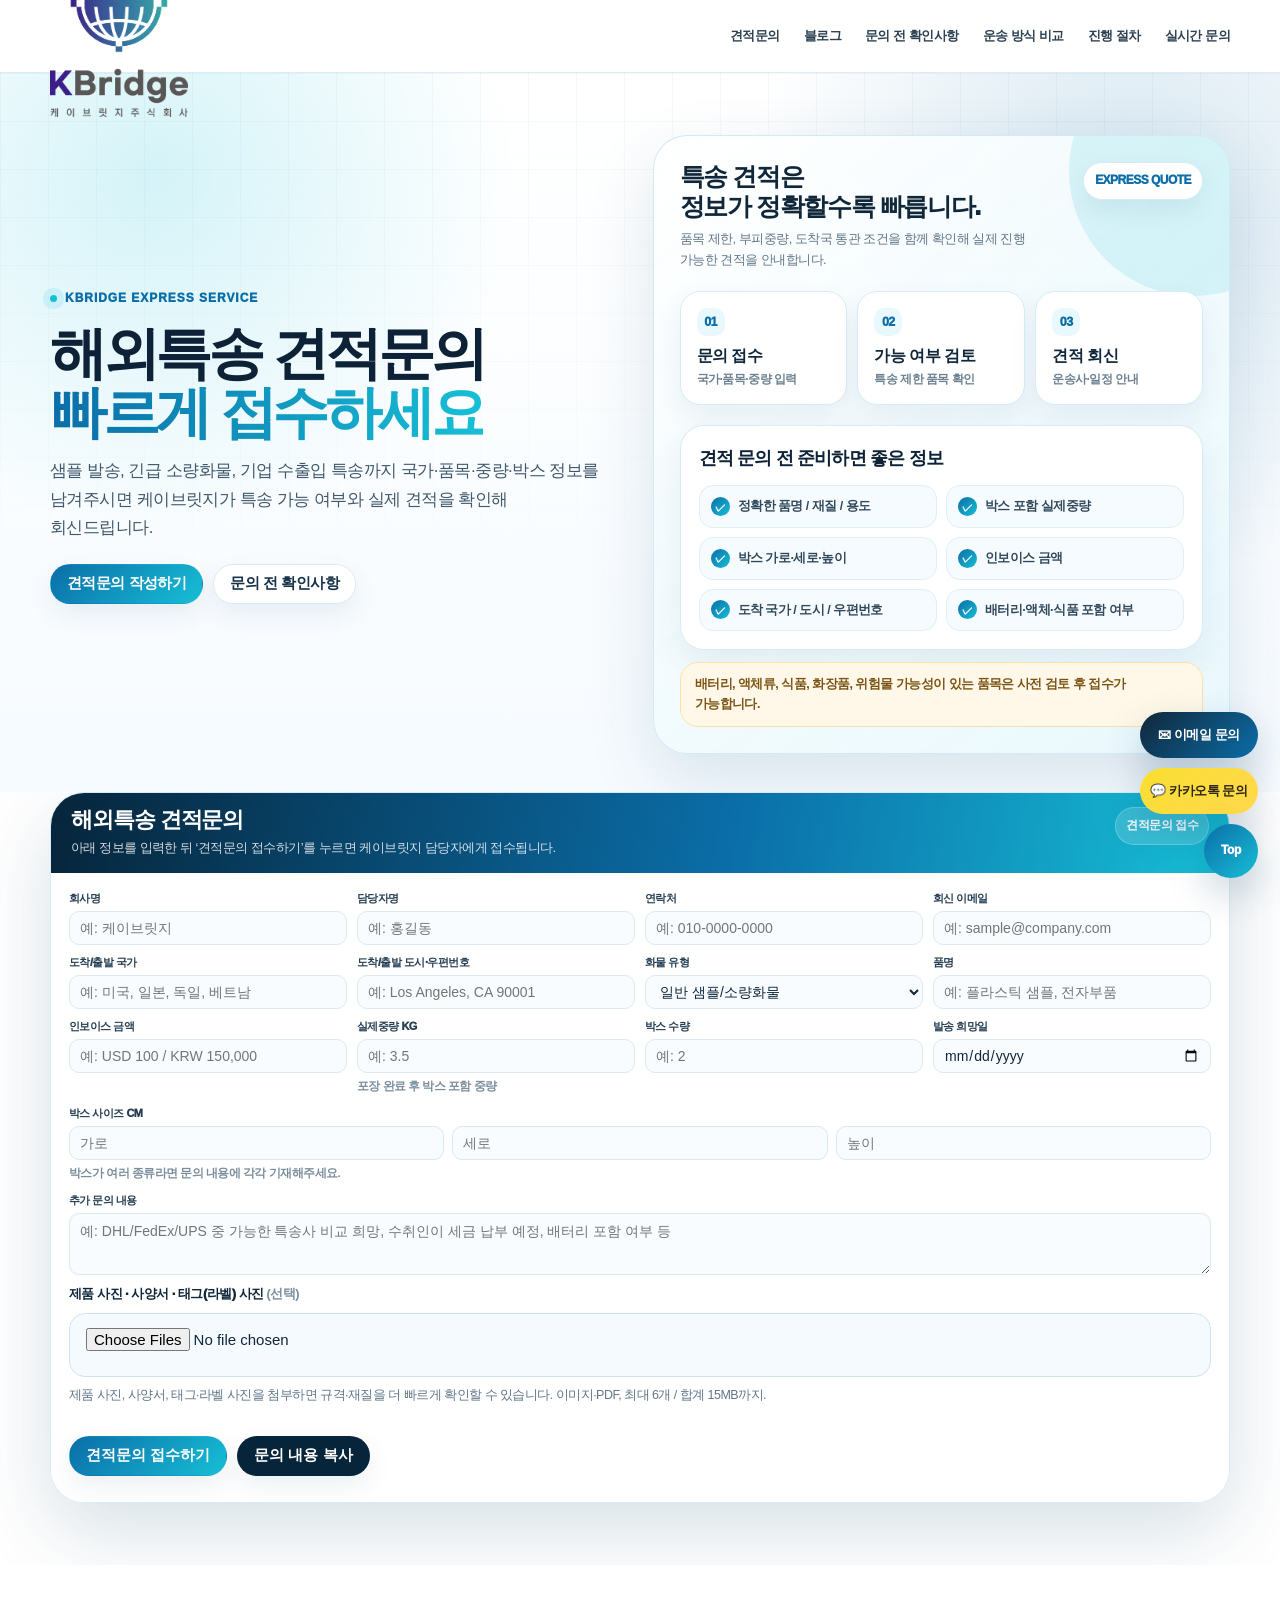
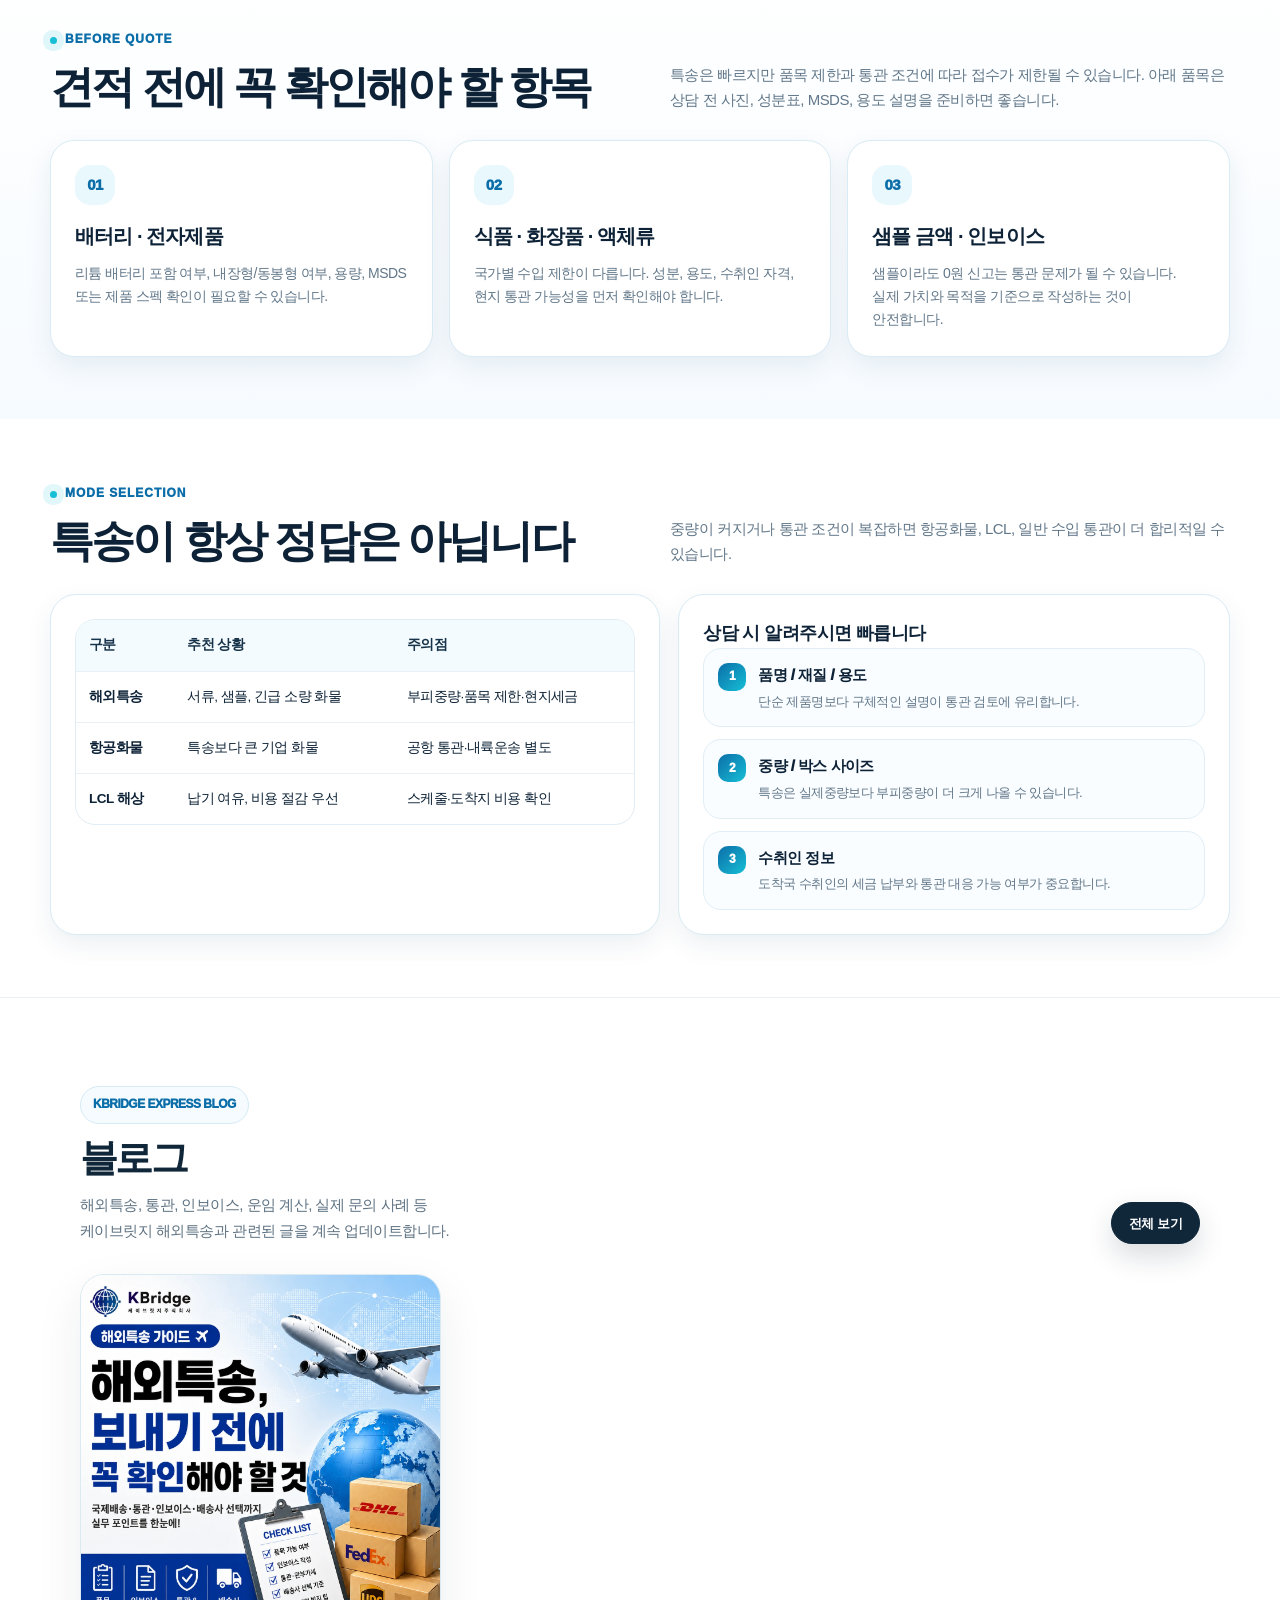
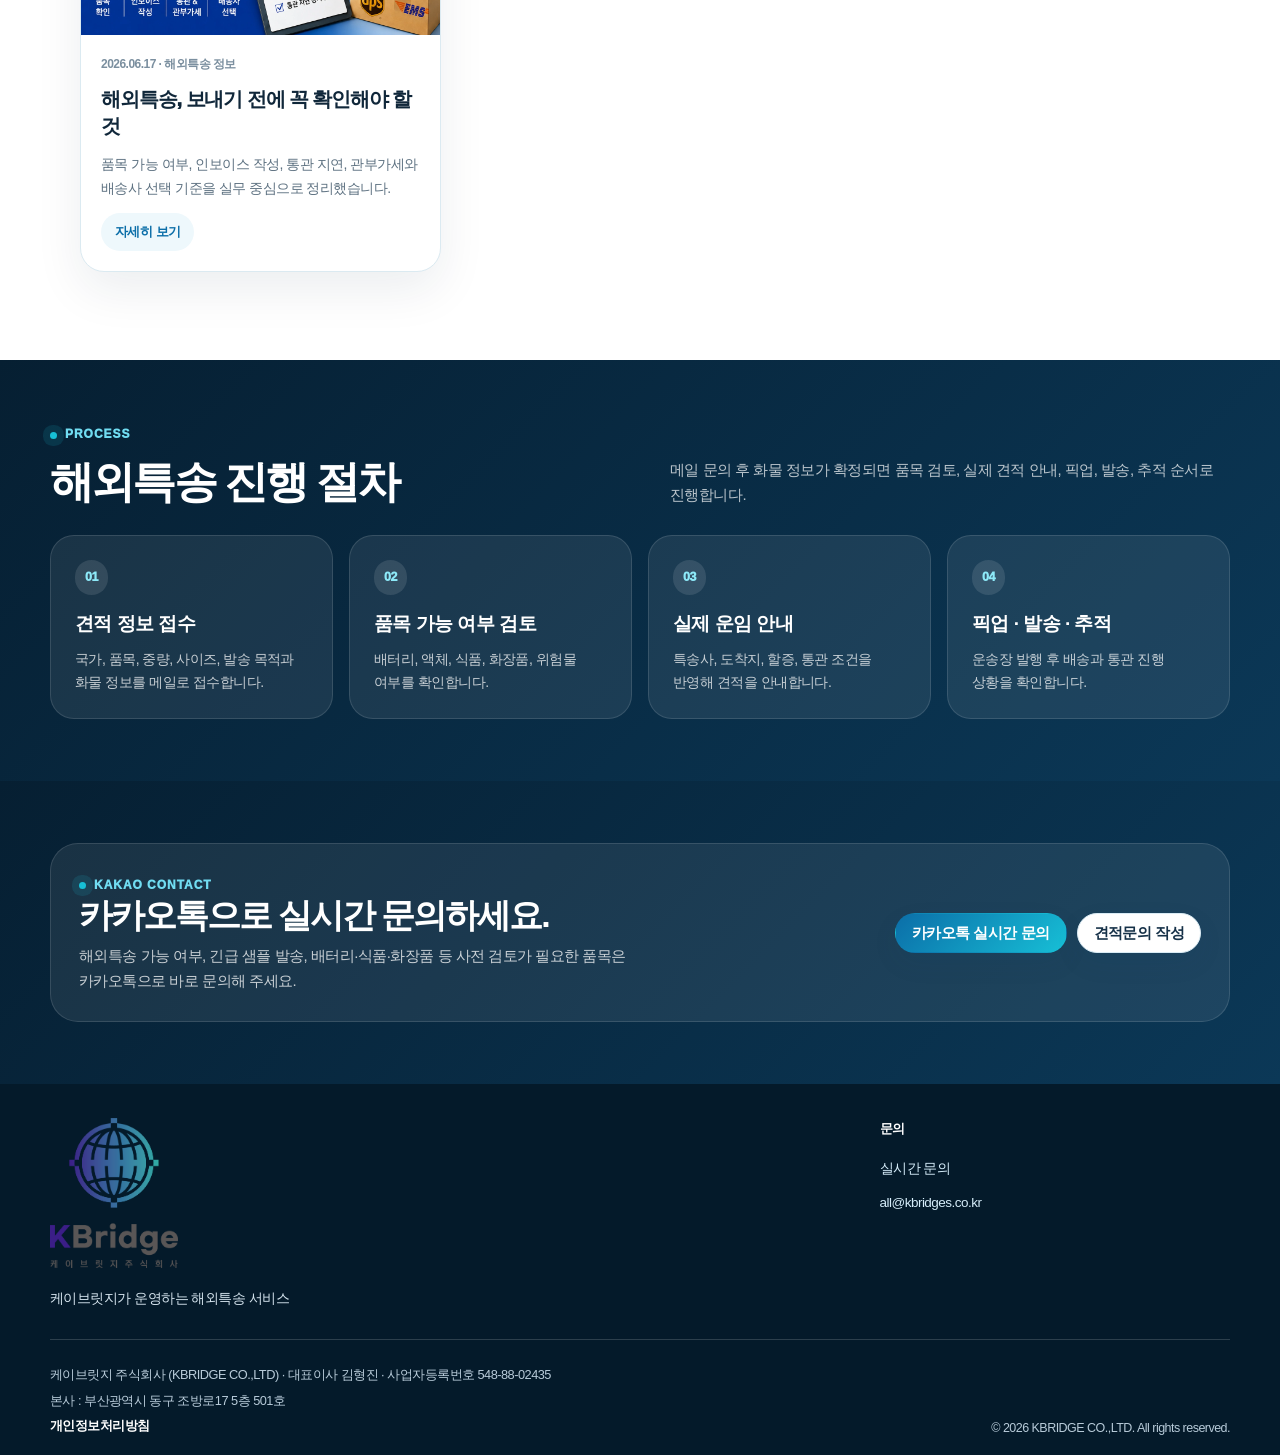
==== commit 2ea2cec6: "Add files via upload" ====
--- a/index.html
+++ b/index.html
@@ -278,14 +278,14 @@
     }
 
   
-    .blog-thumb img{width:100%;height:100%;object-fit:cover;display:block}
+    .blog-thumb img{width:100%;height:100%;object-fit:cover;display:block;background:#eef8fc}
     .blog-hero-image{width:100%;border-radius:24px;overflow:hidden;border:1px solid #dbeaf1;box-shadow:0 18px 48px rgba(16,39,58,.08);margin:22px 0 0}
     .blog-hero-image img{width:100%;display:block}
 
   
     .blog-thumb{
       height:auto !important;
-      aspect-ratio:1200/630;
+      aspect-ratio:1/1;
       padding:0 !important;
       align-items:stretch !important;
       background:#eef8fc !important;
@@ -357,7 +357,7 @@
   .blog-head{display:block !important}
   .blog-list{grid-template-columns:1fr !important;gap:14px !important}
   .blog-card{min-height:auto !important;border-radius:20px !important}
-  .blog-thumb{height:auto !important;aspect-ratio:1200/630 !important}
+  .blog-thumb{height:auto !important;aspect-ratio:1/1 !important}
   .cta{display:block !important;padding:20px !important}
   .footer{padding:30px 0 18px !important}
 }
@@ -463,18 +463,41 @@
       }
     }
 
-  </style>
+  
+
+    /* ===== Quote attachment field ===== */
+    .attachment-box{grid-column:1/-1;display:flex;flex-direction:column;gap:8px}
+    .attachment-box label{font-size:13px;font-weight:950;color:#10273a}
+    .attachment-box input[type="file"]{width:100%;min-height:64px;height:auto;padding:14px 16px;border:1px solid #cfe3ee;border-radius:16px;background:#f5faff;color:#10273a;cursor:pointer}
+    .attachment-help{font-size:12.5px;line-height:1.65;color:#617789}
+    .attachment-list{display:grid;gap:7px;margin-top:2px}
+    .attachment-item{display:flex;align-items:center;justify-content:space-between;gap:10px;padding:9px 11px;border:1px solid #dfedf4;border-radius:12px;background:#fff;font-size:12.5px;color:#31485a}
+    .attachment-item button{flex:0 0 auto;border:0;border-radius:999px;padding:5px 9px;background:#eef6fa;color:#0b6ea8;font-size:11px;font-weight:900;cursor:pointer}
+    .attachment-status{font-size:12px;font-weight:850;color:#0b6ea8}
+
+    @media(max-width:760px){
+      #latestBlogGrid.blog-grid{grid-template-columns:repeat(3,minmax(0,1fr))!important;gap:8px!important}
+      #latestBlogGrid .blog-card{min-width:0!important;min-height:0!important;border-radius:14px!important;box-shadow:0 8px 20px rgba(16,39,58,.08)!important}
+      #latestBlogGrid .blog-thumb{aspect-ratio:1/1!important;border-radius:0!important}
+      #latestBlogGrid .blog-body{padding:9px!important;gap:6px!important}
+      #latestBlogGrid .blog-meta{font-size:9px!important;line-height:1.25!important;white-space:nowrap!important;overflow:hidden!important;text-overflow:ellipsis!important}
+      #latestBlogGrid .blog-title{font-size:12px!important;line-height:1.3!important;letter-spacing:-.045em!important;display:-webkit-box!important;-webkit-line-clamp:2!important;-webkit-box-orient:vertical!important;overflow:hidden!important}
+      #latestBlogGrid .blog-excerpt{display:none!important}
+      #latestBlogGrid .blog-read{min-height:28px!important;padding:0 8px!important;font-size:10px!important;white-space:nowrap!important}
+      .attachment-box input[type="file"]{font-size:14px!important;min-height:58px!important}
+    }
+
+</style>
 <style id="kb-official-logo-mobile-fix">
   .brand-icon{width:138px!important;height:auto!important;object-fit:contain!important;flex:0 0 auto!important;}
   .logo{gap:0!important;}
   .brand-copy,.logo-text{display:none!important;}
   .footer-brand .brand-icon{width:128px!important;height:auto!important;}
-  .blog-thumb img{width:100%;height:100%;object-fit:cover;display:block;}
+  .blog-thumb img{width:100%;height:100%;object-fit:cover;display:block;background:#eef8fc;}
   @media(max-width:760px){
     .brand-icon{width:112px!important;}
     .footer-brand .brand-icon{width:112px!important;}
-    .blog-grid{grid-template-columns:1fr!important;}
-    .blog-thumb{aspect-ratio:1200/630!important;height:auto!important;}
+    .blog-thumb{aspect-ratio:1/1!important;height:auto!important;}
   }
 </style>
 </head>
@@ -487,7 +510,7 @@
 <a href="#blog">블로그</a><a href="#check">문의 전 확인사항</a><a href="#compare">운송 방식 비교</a><a href="#process">진행 절차</a><a href="#contact">실시간 문의</a></div>
 <button aria-label="메뉴 열기" class="hamb" id="hamb"><span></span></button>
 </nav>
-<div class="mobile-menu" id="mobileMenu"><a href="#quote">견적문의</a><a href="#blog">블로그</a><a href="#check">문의 전 확인사항</a><a href="#compare">운송 방식 비교</a><a href="#process">진행 절차</a><a href="#contact">실시간 문의</a></div>
+<div class="mobile-menu" id="mobileMenu"><a href="#quote">견적문의</a><a href="#blog">블로그</a><a href="#blog">블로그</a><a href="#check">문의 전 확인사항</a><a href="#compare">운송 방식 비교</a><a href="#process">진행 절차</a><a href="#contact">실시간 문의</a></div>
 </div>
 </header>
 <main>
@@ -547,6 +570,13 @@
 <div class="field"><label for="readyDate">발송 희망일</label><input id="readyDate" type="date"/></div>
 <div class="field full"><label>박스 사이즈 CM</label><div class="inline"><input id="length" min="0" placeholder="가로" step="1" type="number"/><input id="width" min="0" placeholder="세로" step="1" type="number"/><input id="height" min="0" placeholder="높이" step="1" type="number"/></div><small>박스가 여러 종류라면 문의 내용에 각각 기재해주세요.</small></div>
 <div class="field full"><label for="memo">추가 문의 내용</label><textarea id="memo" placeholder="예: DHL/FedEx/UPS 중 가능한 특송사 비교 희망, 수취인이 세금 납부 예정, 배터리 포함 여부 등" rows="5"></textarea></div>
+<div class="attachment-box">
+  <label for="attachments">제품 사진 · 사양서 · 태그(라벨) 사진 <span style="font-weight:700;color:#7b8f9f">(선택)</span></label>
+  <input id="attachments" type="file" accept="image/*,.pdf,application/pdf" multiple>
+  <div class="attachment-help">제품 사진, 사양서, 태그·라벨 사진을 첨부하면 규격·재질을 더 빠르게 확인할 수 있습니다. 이미지·PDF, 최대 6개 / 합계 15MB까지.</div>
+  <div class="attachment-list" id="attachmentList"></div>
+  <div class="attachment-status" id="attachmentStatus"></div>
+</div>
 </div></form>
 <div class="action-row"><button class="btn primary" form="quoteForm" id="submitBtn" type="submit">견적문의 접수하기</button><button class="btn dark" id="copyBtn" type="button">문의 내용 복사</button></div><div class="submit-status" id="submitStatus"></div>
 </div>
@@ -642,6 +672,77 @@
 
     const el = id => document.getElementById(id);
     function val(id){ return (el(id)?.value || '').trim() || '-'; }
+
+
+    const MAX_ATTACHMENT_COUNT = 6;
+    const MAX_ATTACHMENT_TOTAL = 15 * 1024 * 1024;
+    let selectedAttachments = [];
+
+    function formatBytes(bytes){
+      if(bytes < 1024) return bytes + ' B';
+      if(bytes < 1024 * 1024) return (bytes / 1024).toFixed(1) + ' KB';
+      return (bytes / 1024 / 1024).toFixed(1) + ' MB';
+    }
+
+    function renderAttachmentList(){
+      const list = el('attachmentList');
+      const status = el('attachmentStatus');
+      if(!list || !status) return;
+      list.innerHTML = selectedAttachments.map((file, index) => `
+        <div class="attachment-item">
+          <span>${file.name} · ${formatBytes(file.size)}</span>
+          <button type="button" data-remove-attachment="${index}">삭제</button>
+        </div>
+      `).join('');
+      const total = selectedAttachments.reduce((sum, file) => sum + file.size, 0);
+      status.textContent = selectedAttachments.length ? `${selectedAttachments.length}개 선택 · 총 ${formatBytes(total)}` : '';
+      list.querySelectorAll('[data-remove-attachment]').forEach(button => {
+        button.addEventListener('click', () => {
+          selectedAttachments.splice(Number(button.dataset.removeAttachment), 1);
+          renderAttachmentList();
+        });
+      });
+    }
+
+    el('attachments')?.addEventListener('change', event => {
+      const incoming = Array.from(event.target.files || []);
+      const merged = [...selectedAttachments, ...incoming];
+      const allowed = merged.filter(file => file.type.startsWith('image/') || file.type === 'application/pdf' || file.name.toLowerCase().endsWith('.pdf'));
+      if(allowed.length !== merged.length){
+        setStatus('이미지 또는 PDF 파일만 첨부할 수 있습니다.', true);
+      }
+      const limited = allowed.slice(0, MAX_ATTACHMENT_COUNT);
+      const total = limited.reduce((sum, file) => sum + file.size, 0);
+      if(allowed.length > MAX_ATTACHMENT_COUNT){
+        setStatus('첨부파일은 최대 6개까지 선택할 수 있습니다.', true);
+      }
+      if(total > MAX_ATTACHMENT_TOTAL){
+        setStatus('첨부파일 합계는 15MB를 넘을 수 없습니다.', true);
+        event.target.value = '';
+        return;
+      }
+      selectedAttachments = limited;
+      event.target.value = '';
+      renderAttachmentList();
+    });
+
+    function fileToBase64(file){
+      return new Promise((resolve, reject) => {
+        const reader = new FileReader();
+        reader.onload = () => resolve(String(reader.result).split(',')[1] || '');
+        reader.onerror = reject;
+        reader.readAsDataURL(file);
+      });
+    }
+
+    async function buildAttachmentPayload(){
+      return Promise.all(selectedAttachments.map(async file => ({
+        name: file.name,
+        mimeType: file.type || 'application/octet-stream',
+        size: file.size,
+        data: await fileToBase64(file)
+      })));
+    }
 
 
     
@@ -672,7 +773,7 @@
   }
   function render(posts){
     const list = Array.isArray(posts) && posts.length ? posts : fallbackPosts;
-    grid.innerHTML = list.slice(0, 2).map(post => {
+    grid.innerHTML = list.slice(0, 3).map(post => {
       const url = rootPath(post.url);
       const thumb = rootPath(post.thumbnail);
       return `
@@ -722,6 +823,7 @@
       `박스 사이즈: ${val('length')} x ${val('width')} x ${val('height')} CM\n`+
       `인보이스 금액: ${val('value')}\n\n`+
       `■ 추가 문의 내용\n${val('memo')}\n\n`+
+      `■ 첨부파일\n${selectedAttachments.length ? selectedAttachments.map(file => file.name).join(', ') : '-'}\n\n`+
       `※ 제품 사진, 인보이스, 패킹리스트, MSDS/성분표가 있으면 추가 확인이 필요할 수 있습니다.`;
     }
 
@@ -731,7 +833,8 @@
       return `케이브릿지 해외특송 견적문의${c}${country}`;
     }
 
-    function makePayload(){
+    async function makePayload(){
+      const attachments = await buildAttachmentPayload();
       return {
         subject: makeSubject(),
         body: makeBody(),
@@ -751,7 +854,8 @@
         width: val('width'),
         height: val('height'),
         memo: val('memo'),
-        submittedAt: new Date().toLocaleString('ko-KR')
+        submittedAt: new Date().toLocaleString('ko-KR'),
+        attachments
       };
     }
 
@@ -791,7 +895,7 @@
       submitBtn.textContent = '접수 중...';
       setStatus('견적 문의를 접수하고 있습니다.');
 
-      const payload = makePayload();
+      const payload = await makePayload();
 
       try{
         await fetch(GOOGLE_SCRIPT_URL, {
